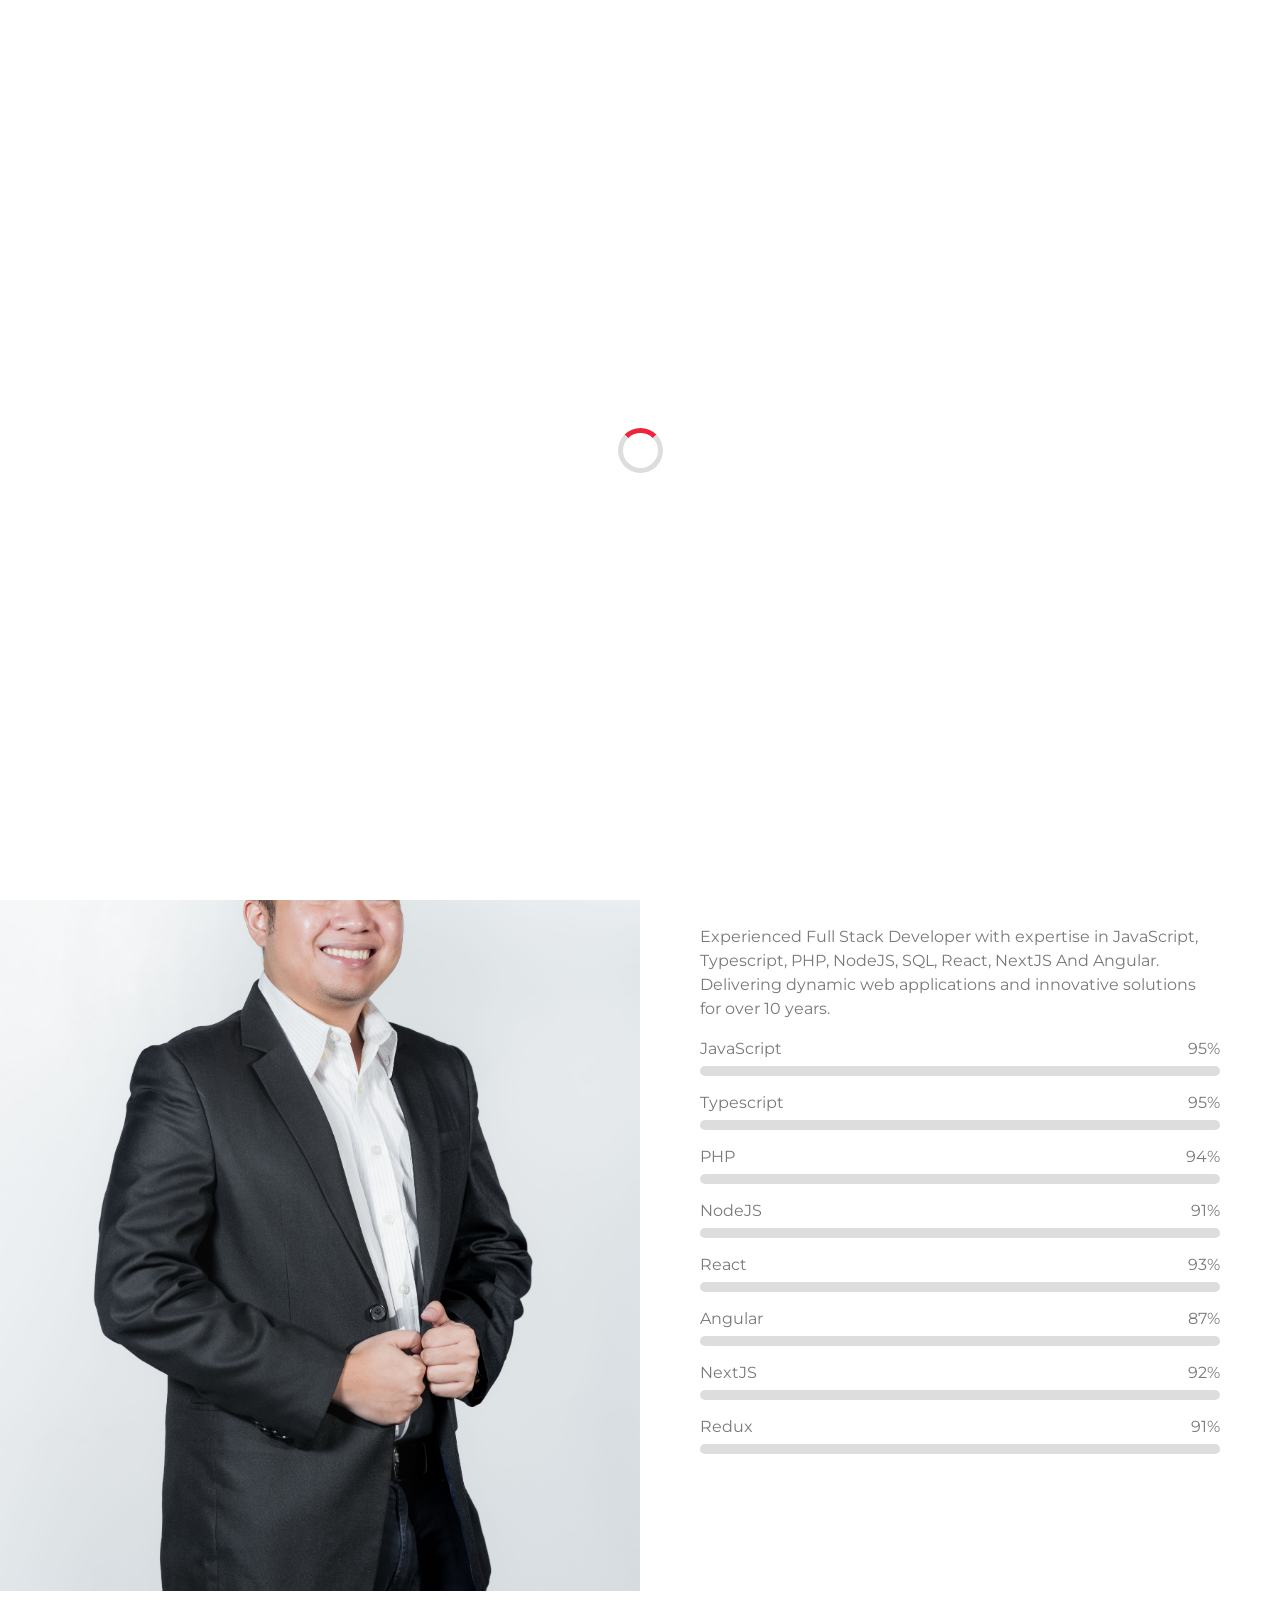
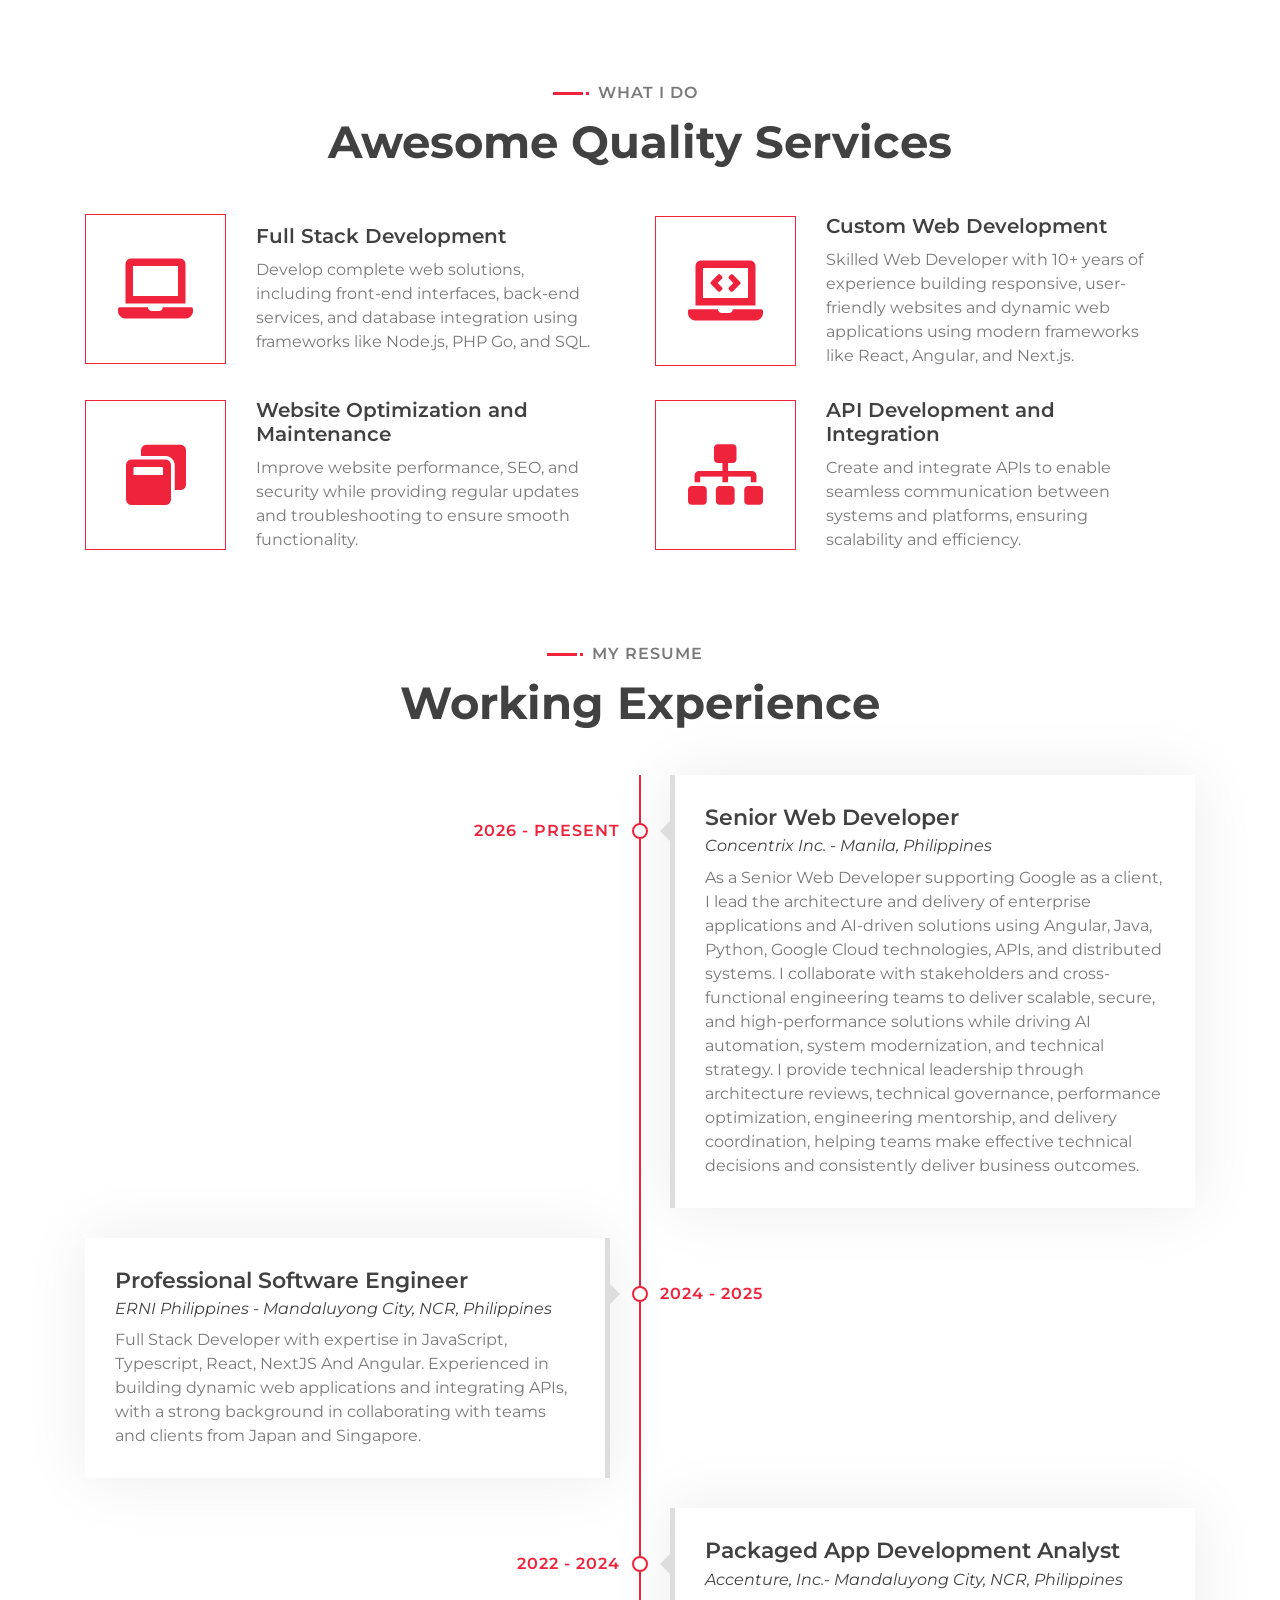
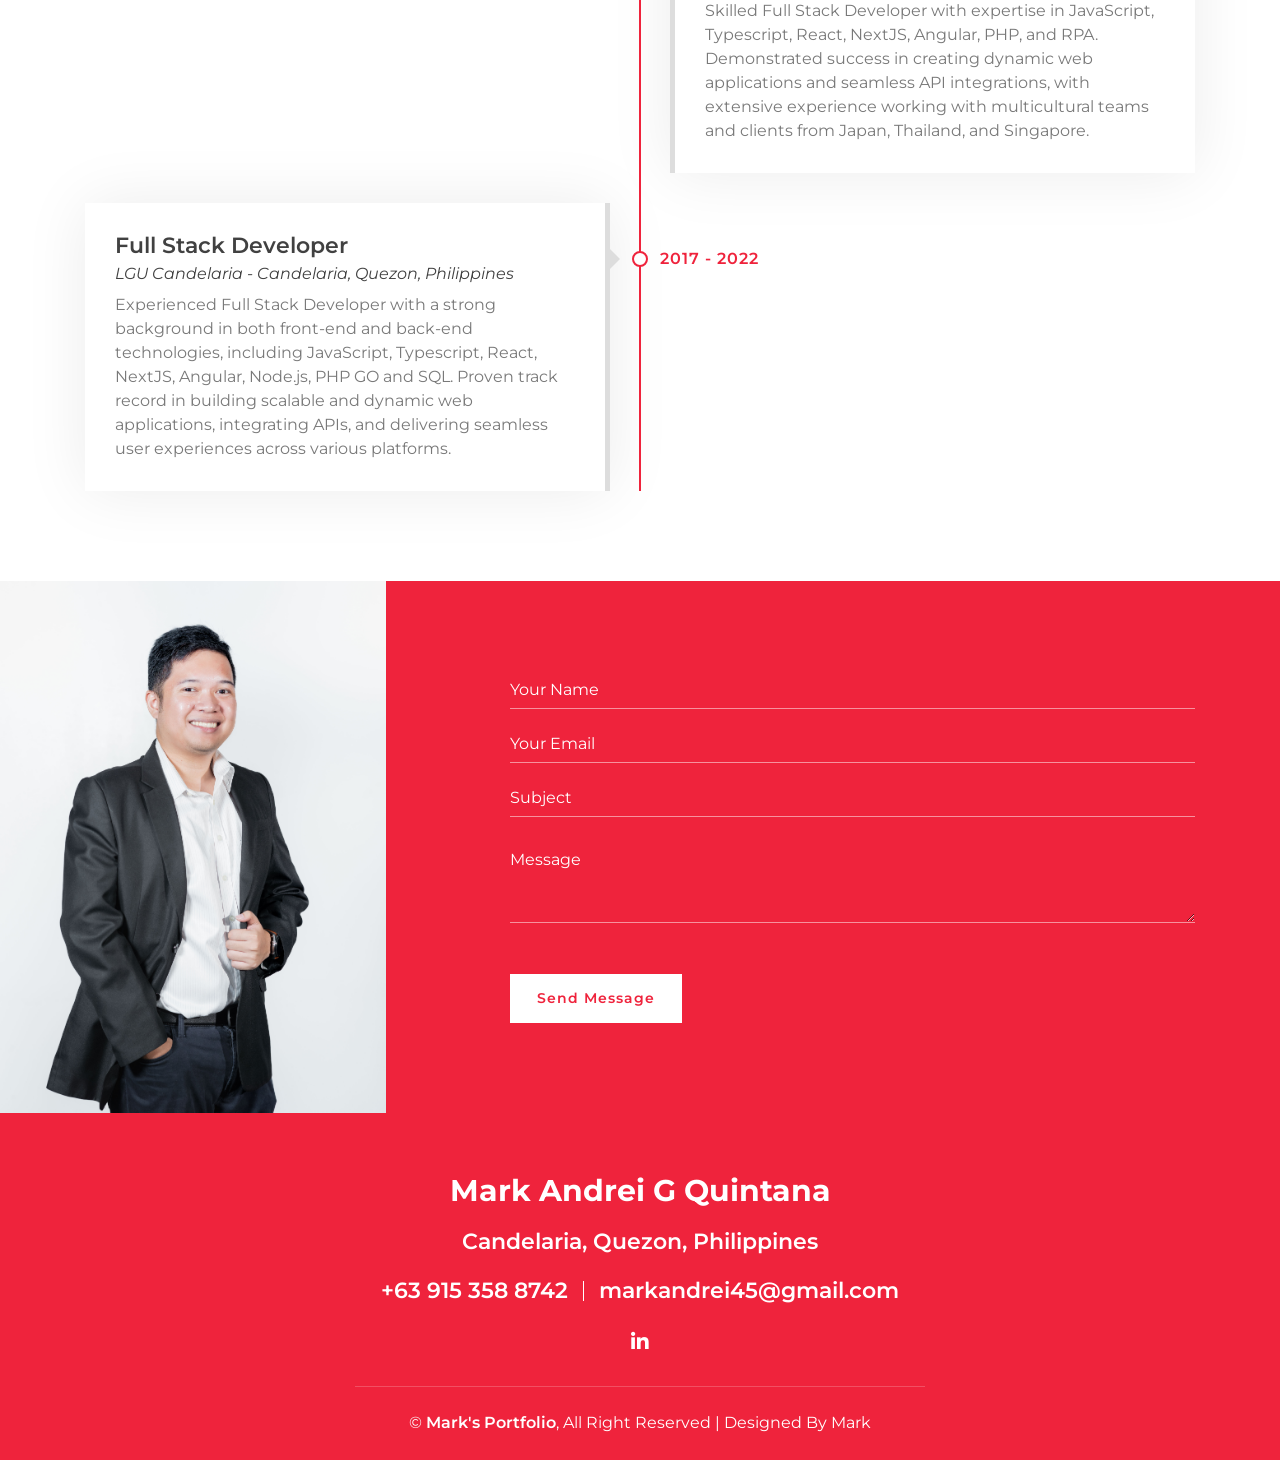
==== index.html @ 2618bac2 ""updated years of experience in the resume"" ====
<!doctype html>
<html lang="en">
  <head>
    <meta charset="utf-8" />
    <title>My Portfolio</title>
    <meta content="width=device-width, initial-scale=1.0" name="viewport" />
    <meta content="Free Website Template" name="keywords" />
    <meta content="Free Website Template" name="description" />

    <!-- Favicon -->
    <link href="img/favicon.ico" rel="icon" />

    <!-- Google Font -->
    <link
      href="https://fonts.googleapis.com/css2?family=Montserrat:wght@300;400;500;600;700&display=swap"
      rel="stylesheet"
    />

    <!-- CSS Libraries -->
    <link
      href="https://stackpath.bootstrapcdn.com/bootstrap/4.4.1/css/bootstrap.min.css"
      rel="stylesheet"
    />
    <link
      href="https://cdnjs.cloudflare.com/ajax/libs/font-awesome/5.10.0/css/all.min.css"
      rel="stylesheet"
    />
    <link href="lib/animate/animate.min.css" rel="stylesheet" />
    <link href="lib/owlcarousel/assets/owl.carousel.min.css" rel="stylesheet" />
    <link href="lib/lightbox/css/lightbox.min.css" rel="stylesheet" />

    <!-- Template Stylesheet -->
    <link href="css/style.css" rel="stylesheet" />
  </head>

  <body data-spy="scroll" data-target=".navbar" data-offset="51">
    <!-- Nav Bar Start -->
    <div class="navbar navbar-expand-lg bg-light navbar-light">
      <div class="container-fluid">
        <a href="index.html" class="navbar-brand">MAGQ</a>
        <button
          type="button"
          class="navbar-toggler"
          data-toggle="collapse"
          data-target="#navbarCollapse"
        >
          <span class="navbar-toggler-icon"></span>
        </button>

        <div
          class="collapse navbar-collapse justify-content-between"
          id="navbarCollapse"
        >
          <div class="navbar-nav ml-auto">
            <a href="#home" class="nav-item nav-link active">Home</a>
            <a href="#about" class="nav-item nav-link">About</a>
            <a href="#service" class="nav-item nav-link">Service</a>
            <a href="#experience" class="nav-item nav-link">Experience</a>
          </div>
        </div>
      </div>
    </div>
    <!-- Nav Bar End -->

    <!-- Hero Start -->
    <div class="hero" id="home">
      <div class="container-fluid">
        <div class="row align-items-center">
          <div class="col-sm-12 col-md-6">
            <div class="hero-content">
              <div class="hero-text">
                <p>I'm</p>
                <h1>Mark Andrei G Quintana</h1>
                <h2></h2>
                <div class="typed-text">
                  Full-Stack Developer, Front-End Developer, Back-End Developer
                </div>
              </div>
              <!-- <div class="hero-btn">
                <a class="btn" href="">Hire Me</a>
                <a class="btn" href="">Contact Me</a>
              </div> -->
            </div>
          </div>
          <div class="col-sm-12 col-md-6 d-none d-md-block">
            <div class="hero-image">
              <img src="img/profile_pic.png" alt="Hero Image" />
            </div>
          </div>
        </div>
      </div>
    </div>
    <!-- Hero End -->

    <!-- About Start -->
    <div class="about wow fadeInUp" data-wow-delay="0.1s" id="about">
      <div class="container-fluid">
        <div class="row align-items-center">
          <div class="col-lg-6">
            <div class="about-img">
              <img src="img/skills_pic.JPG" alt="Image" />
            </div>
          </div>
          <div class="col-lg-6">
            <div class="about-content">
              <div class="section-header text-left">
                <p>Learn About Me</p>
                <h2>10+ Years Experience</h2>
              </div>
              <div class="about-text">
                <p>
                  Experienced Full Stack Developer with expertise in JavaScript,
                  Typescript, PHP, NodeJS, SQL, React, NextJS And Angular.
                  Delivering dynamic web applications and innovative solutions
                  for over 10 years.
                </p>
              </div>
              <div class="skills">
                <div class="skill-name">
                  <p>JavaScript</p>
                  <p>95%</p>
                </div>
                <div class="progress">
                  <div
                    class="progress-bar"
                    role="progressbar"
                    aria-valuenow="95"
                    aria-valuemin="0"
                    aria-valuemax="100"
                  ></div>
                </div>
                <div class="skill-name">
                  <p>Typescript</p>
                  <p>95%</p>
                </div>
                <div class="progress">
                  <div
                    class="progress-bar"
                    role="progressbar"
                    aria-valuenow="95"
                    aria-valuemin="0"
                    aria-valuemax="100"
                  ></div>
                </div>
                <div class="skill-name">
                  <p>PHP</p>
                  <p>94%</p>
                </div>
                <div class="progress">
                  <div
                    class="progress-bar"
                    role="progressbar"
                    aria-valuenow="94"
                    aria-valuemin="0"
                    aria-valuemax="100"
                  ></div>
                </div>
                <div class="skill-name">
                  <p>NodeJS</p>
                  <p>91%</p>
                </div>
                <div class="progress">
                  <div
                    class="progress-bar"
                    role="progressbar"
                    aria-valuenow="91"
                    aria-valuemin="0"
                    aria-valuemax="100"
                  ></div>
                </div>
                <div class="skill-name">
                  <p>React</p>
                  <p>93%</p>
                </div>
                <div class="progress">
                  <div
                    class="progress-bar"
                    role="progressbar"
                    aria-valuenow="93"
                    aria-valuemin="0"
                    aria-valuemax="100"
                  ></div>
                </div>
                <div class="skill-name">
                  <p>Angular</p>
                  <p>87%</p>
                </div>
                <div class="progress">
                  <div
                    class="progress-bar"
                    role="progressbar"
                    aria-valuenow="87"
                    aria-valuemin="0"
                    aria-valuemax="100"
                  ></div>
                </div>
                <div class="skill-name">
                  <p>NextJS</p>
                  <p>92%</p>
                </div>
                <div class="progress">
                  <div
                    class="progress-bar"
                    role="progressbar"
                    aria-valuenow="92"
                    aria-valuemin="0"
                    aria-valuemax="100"
                  ></div>
                </div>
                <div class="skill-name">
                  <p>Redux</p>
                  <p>91%</p>
                </div>
                <div class="progress">
                  <div
                    class="progress-bar"
                    role="progressbar"
                    aria-valuenow="91"
                    aria-valuemin="0"
                    aria-valuemax="100"
                  ></div>
                </div>
              </div>
              <!-- <a class="btn" href="">Learn More</a> -->
            </div>
          </div>
        </div>
      </div>
    </div>
    <!-- About End -->

    <!-- Service Start -->
    <div class="service" id="service">
      <div class="container">
        <div
          class="section-header text-center wow zoomIn"
          data-wow-delay="0.1s"
        >
          <p>What I do</p>
          <h2>Awesome Quality Services</h2>
        </div>
        <div class="row">
          <div class="col-lg-6 wow fadeInUp" data-wow-delay="0.0s">
            <div class="service-item">
              <div class="service-icon">
                <i class="fa fa-laptop"></i>
              </div>
              <div class="service-text">
                <h3>Full Stack Development</h3>
                <p>
                  Develop complete web solutions, including front-end
                  interfaces, back-end services, and database integration using
                  frameworks like Node.js, PHP Go, and SQL.
                </p>
              </div>
            </div>
          </div>
          <div class="col-lg-6 wow fadeInUp" data-wow-delay="0.2s">
            <div class="service-item">
              <div class="service-icon">
                <i class="fa fa-laptop-code"></i>
              </div>
              <div class="service-text">
                <h3>Custom Web Development</h3>
                <p>
                  Skilled Web Developer with 10+ years of experience building
                  responsive, user-friendly websites and dynamic web
                  applications using modern frameworks like React, Angular, and
                  Next.js.
                </p>
              </div>
            </div>
          </div>
          <div class="col-lg-6 wow fadeInUp" data-wow-delay="0.4s">
            <div class="service-item">
              <div class="service-icon">
                <i class="fa fa-window-restore"></i>
              </div>
              <div class="service-text">
                <h3>Website Optimization and Maintenance</h3>
                <p>
                  Improve website performance, SEO, and security while providing
                  regular updates and troubleshooting to ensure smooth
                  functionality.
                </p>
              </div>
            </div>
          </div>
          <div class="col-lg-6 wow fadeInUp" data-wow-delay="0.6s">
            <div class="service-item">
              <div class="service-icon">
                <i class="fa fa-sitemap"></i>
              </div>
              <div class="service-text">
                <h3>API Development and Integration</h3>
                <p>
                  Create and integrate APIs to enable seamless communication
                  between systems and platforms, ensuring scalability and
                  efficiency.
                </p>
              </div>
            </div>
          </div>
        </div>
      </div>
    </div>
    <!-- Service End -->

    <!-- Experience Start -->
    <div class="experience" id="experience">
      <div class="container">
        <header
          class="section-header text-center wow zoomIn"
          data-wow-delay="0.1s"
        >
          <p>My Resume</p>
          <h2>Working Experience</h2>
        </header>
        <div class="timeline">
          <div
            class="timeline-item right wow slideInRight"
            data-wow-delay="0.1s"
          >
            <div class="timeline-text">
              <div class="timeline-date">2026 - Present</div>
              <h2>Senior Web Developer</h2>
              <h4>Concentrix Inc. - Manila, Philippines</h4>
              <p>
                As a Senior Web Developer supporting Google as a client, I lead
                the architecture and delivery of enterprise applications and
                AI-driven solutions using Angular, Java, Python, Google Cloud
                technologies, APIs, and distributed systems. I collaborate with
                stakeholders and cross-functional engineering teams to deliver
                scalable, secure, and high-performance solutions while driving
                AI automation, system modernization, and technical strategy. I
                provide technical leadership through architecture reviews,
                technical governance, performance optimization, engineering
                mentorship, and delivery coordination, helping teams make
                effective technical decisions and consistently deliver business
                outcomes.
              </p>
            </div>
          </div>
          <div class="timeline-item left wow slideInLeft" data-wow-delay="0.1s">
            <div class="timeline-text">
              <div class="timeline-date">2024 - 2025</div>
              <h2>Professional Software Engineer</h2>
              <h4>ERNI Philippines - Mandaluyong City, NCR, Philippines</h4>
              <p>
                Full Stack Developer with expertise in JavaScript, Typescript,
                React, NextJS And Angular. Experienced in building dynamic web
                applications and integrating APIs, with a strong background in
                collaborating with teams and clients from Japan and Singapore.
              </p>
            </div>
          </div>
          <div
            class="timeline-item right wow slideInRight"
            data-wow-delay="0.1s"
          >
            <div class="timeline-text">
              <div class="timeline-date">2022 - 2024</div>
              <h2>Packaged App Development Analyst</h2>
              <h4>Accenture, Inc.- Mandaluyong City, NCR, Philippines</h4>
              <p>
                Skilled Full Stack Developer with expertise in JavaScript,
                Typescript, React, NextJS, Angular, PHP, and RPA. Demonstrated
                success in creating dynamic web applications and seamless API
                integrations, with extensive experience working with
                multicultural teams and clients from Japan, Thailand, and
                Singapore.
              </p>
            </div>
          </div>
          <div class="timeline-item left wow slideInLeft" data-wow-delay="0.1s">
            <div class="timeline-text">
              <div class="timeline-date">2017 - 2022</div>
              <h2>Full Stack Developer</h2>
              <h4>LGU Candelaria - Candelaria, Quezon, Philippines</h4>
              <p>
                Experienced Full Stack Developer with a strong background in
                both front-end and back-end technologies, including JavaScript,
                Typescript, React, NextJS, Angular, Node.js, PHP GO and SQL.
                Proven track record in building scalable and dynamic web
                applications, integrating APIs, and delivering seamless user
                experiences across various platforms.
              </p>
            </div>
          </div>
        </div>
      </div>
    </div>
    <!-- Job Experience End -->

    <!-- Contact Start -->
    <div class="contact wow fadeInUp" data-wow-delay="0.1s" id="contact">
      <div class="container-fluid">
        <div class="container">
          <div class="row align-items-center">
            <div class="col-md-4"></div>
            <div class="col-md-8">
              <div class="contact-form">
                <div id="success"></div>
                <form
                  name="sentMessage"
                  id="contactForm"
                  novalidate="novalidate"
                >
                  <div class="control-group">
                    <input
                      type="text"
                      class="form-control"
                      id="name"
                      placeholder="Your Name"
                      required="required"
                      data-validation-required-message="Please enter your name"
                    />
                    <p class="help-block"></p>
                  </div>
                  <div class="control-group">
                    <input
                      type="email"
                      class="form-control"
                      id="email"
                      placeholder="Your Email"
                      required="required"
                      data-validation-required-message="Please enter your email"
                    />
                    <p class="help-block"></p>
                  </div>
                  <div class="control-group">
                    <input
                      type="text"
                      class="form-control"
                      id="subject"
                      placeholder="Subject"
                      required="required"
                      data-validation-required-message="Please enter a subject"
                    />
                    <p class="help-block"></p>
                  </div>
                  <div class="control-group">
                    <textarea
                      class="form-control"
                      id="message"
                      placeholder="Message"
                      required="required"
                      data-validation-required-message="Please enter your message"
                    ></textarea>
                    <p class="help-block"></p>
                  </div>
                  <div>
                    <button class="btn" type="submit" id="sendMessageButton">
                      Send Message
                    </button>
                  </div>
                </form>
              </div>
            </div>
          </div>
        </div>
      </div>
    </div>
    <!-- Contact End -->

    <!-- Footer Start -->
    <div class="footer wow fadeIn" data-wow-delay="0.3s">
      <div class="container-fluid">
        <div class="container">
          <div class="footer-info">
            <h2>Mark Andrei G Quintana</h2>
            <h3>Candelaria, Quezon, Philippines</h3>
            <div class="footer-menu">
              <p>+63 915 358 8742</p>
              <p>markandrei45@gmail.com</p>
            </div>
            <div class="footer-social">
              <!-- <a href=""><i class="fab fa-twitter"></i></a>
              <a href=""><i class="fab fa-facebook-f"></i></a>
              <a href=""><i class="fab fa-youtube"></i></a>
              <a href=""><i class="fab fa-instagram"></i></a> -->
              <a
                href="https://www.linkedin.com/in/mark-andrei-quintana-9247a7148"
                ><i class="fab fa-linkedin-in"></i
              ></a>
            </div>
          </div>
        </div>
        <div class="container copyright">
          <p>
            &copy; <a href="#">Mark's Portfolio</a>, All Right Reserved |
            Designed By Mark
          </p>
        </div>
      </div>
    </div>
    <!-- Footer End -->

    <!-- Back to top button -->
    <a href="#" class="btn back-to-top"><i class="fa fa-chevron-up"></i></a>

    <!-- Pre Loader -->
    <div id="loader" class="show">
      <div class="loader"></div>
    </div>

    <!-- JavaScript Libraries -->
    <script src="https://code.jquery.com/jquery-3.4.1.min.js"></script>
    <script src="https://stackpath.bootstrapcdn.com/bootstrap/4.4.1/js/bootstrap.bundle.min.js"></script>
    <script src="lib/easing/easing.min.js"></script>
    <script src="lib/wow/wow.min.js"></script>
    <script src="lib/waypoints/waypoints.min.js"></script>
    <script src="lib/typed/typed.min.js"></script>
    <script src="lib/owlcarousel/owl.carousel.min.js"></script>
    <script src="lib/isotope/isotope.pkgd.min.js"></script>
    <script src="lib/lightbox/js/lightbox.min.js"></script>

    <!-- Contact Javascript File -->
    <script src="mail/jqBootstrapValidation.min.js"></script>
    <script src="mail/contact.js"></script>

    <!-- Template Javascript -->
    <script src="js/main.js"></script>
  </body>
</html>
---- css/style.css ----
/*******************************/
/********* General CSS *********/
/*******************************/
body {
  color: #797979;
  background: #ffffff;
  font-family: "Montserrat", sans-serif;
}

h1,
h2,
h3,
h4,
h5,
h6 {
  color: #414141;
}

a {
  color: #313131;
  transition: 0.3s;
}

a:hover,
a:active,
a:focus {
  color: #ef233c;
  outline: none;
  text-decoration: none;
}

.btn:focus,
.form-control:focus {
  box-shadow: none;
}

.container-fluid {
  max-width: 1366px;
}

.btn {
  padding: 12px 25px;
  font-size: 14px;
  font-weight: 600;
  letter-spacing: 1px;
  color: #ffffff;
  background: #ef233c;
  border: 2px solid transparent;
  border-radius: 0;
  box-shadow: inset 0 0 0 50px #ef233c;
  transition: ease-out 0.3s;
  -webkit-transition: ease-out 0.3s;
  -moz-transition: ease-out 0.3s;
}

.btn:hover {
  color: #ef233c;
  background: transparent;
  box-shadow: inset 0 0 0 0 #ef233c;
  border-color: #ef233c;
}

#loader {
  position: fixed;
  top: 0;
  right: 0;
  bottom: 0;
  left: 0;
  display: flex;
  align-items: center;
  justify-content: center;
  background: #ffffff;
  opacity: 0;
  visibility: hidden;
  -webkit-transition: opacity 0.3s ease-out, visibility 0s linear 0.3s;
  -o-transition: opacity 0.3s ease-out, visibility 0s linear 0.3s;
  transition: opacity 0.3s ease-out, visibility 0s linear 0.3s;
  z-index: 999;
}

#loader.show {
  -webkit-transition: opacity 0.6s ease-out, visibility 0s linear 0s;
  -o-transition: opacity 0.6s ease-out, visibility 0s linear 0s;
  transition: opacity 0.6s ease-out, visibility 0s linear 0s;
  visibility: visible;
  opacity: 1;
}

#loader .loader {
  position: relative;
  width: 45px;
  height: 45px;
  border: 5px solid #dddddd;
  border-top: 5px solid #ef233c;
  border-radius: 50%;
  -webkit-animation: spin 2s linear infinite;
  animation: spin 2s linear infinite;
}

@-webkit-keyframes spin {
  0% {
    -webkit-transform: rotate(0deg);
  }
  100% {
    -webkit-transform: rotate(360deg);
  }
}

@keyframes spin {
  0% {
    transform: rotate(0deg);
  }
  100% {
    transform: rotate(360deg);
  }
}

.back-to-top {
  position: fixed;
  display: none;
  width: 44px;
  height: 44px;
  padding: 8px 0;
  text-align: center;
  line-height: 1;
  font-size: 22px;
  right: 15px;
  bottom: 15px;
  z-index: 9;
}

.back-to-top i {
  color: #ffffff;
}

.back-to-top:hover i {
  color: #414141;
}

/**********************************/
/*********** Nav Bar CSS **********/
/**********************************/
.navbar {
  position: relative;
  transition: 0.5s;
  z-index: 999;
}

.navbar.nav-sticky {
  position: fixed;
  top: 0;
  width: 100%;
  box-shadow: 0 2px 5px rgba(0, 0, 0, 0.3);
}

.navbar .navbar-brand {
  margin: 0;
  font-size: 45px;
  line-height: 0px;
  font-weight: 700;
  letter-spacing: 2px;
  transition: 0.5s;
}

.navbar .navbar-brand img {
  max-width: 100%;
  max-height: 40px;
}

.navbar .dropdown-menu {
  margin-top: 0;
  border: 0;
  border-radius: 0;
  background: #f8f9fa;
}

@media (min-width: 992px) {
  .navbar {
    position: absolute;
    width: 100%;
    padding: 30px 60px;
    background: transparent !important;
    border-bottom: 1px dashed rgba(256, 256, 256, 0.2);
    z-index: 9;
  }

  .navbar.nav-sticky {
    padding: 10px 60px;
    background: #ffffff !important;
  }

  .navbar .navbar-brand {
    color: #ffffff;
  }

  .navbar.nav-sticky .navbar-brand {
    color: #ef233c;
  }

  .navbar-light .navbar-nav .nav-link,
  .navbar-light .navbar-nav .nav-link:focus {
    padding: 10px 10px 8px 10px;
    color: #ffffff;
    font-size: 15px;
    font-weight: 500;
  }

  .navbar-light.nav-sticky .navbar-nav .nav-link,
  .navbar-light.nav-sticky .navbar-nav .nav-link:focus {
    color: #414141;
  }

  .navbar-light .navbar-nav .nav-link:hover,
  .navbar-light .navbar-nav .nav-link.active {
    color: #111111;
  }

  .navbar-light.nav-sticky .navbar-nav .nav-link:hover,
  .navbar-light.nav-sticky .navbar-nav .nav-link.active {
    color: #ef233c;
  }
}

@media (max-width: 991.98px) {
  .navbar {
    padding: 15px;
    background: #ffffff !important;
  }

  .navbar .navbar-brand {
    color: #ef233c;
  }

  .navbar .navbar-nav {
    margin-top: 15px;
  }

  .navbar a.nav-link {
    padding: 5px;
  }

  .navbar .dropdown-menu {
    box-shadow: none;
  }
}

/*******************************/
/********** Hero CSS ***********/
/*******************************/
.hero {
  position: relative;
  width: 100%;
  margin-bottom: 45px;
  padding: 120px 0 0 0;
  overflow: hidden;
  background: linear-gradient(rgba(239, 35, 60, 0.95), rgba(239, 35, 60, 0.95)),
    url(../img/hero-bg.jpg);
  background-position: center;
  background-repeat: no-repeat;
  background-size: cover;
}

.hero .container-fluid {
  padding: 0;
}

.hero .hero-image {
  position: relative;
  text-align: right;
  padding-right: 75px;
}

.hero .hero-image img {
  max-width: 80%;
  max-height: 80%;
}

.hero .hero-content {
  position: relative;
  padding-left: 75px;
  display: flex;
  align-items: flex-start;
  justify-content: center;
  flex-direction: column;
}

.hero .hero-text p {
  color: #ffffff;
  font-size: 25px;
  font-weight: 600;
  margin-bottom: 15px;
}

.hero .hero-text h1 {
  color: #ffffff;
  font-size: 60px;
  font-weight: 700;
  letter-spacing: 3px;
  margin-bottom: 15px;
}

.hero .hero-text h2 {
  display: inline-block;
  margin: 0;
  height: 35px;
  color: #ffffff;
  font-size: 35px;
  font-weight: 600;
}

.hero .hero-text .typed-text {
  display: none;
}

.hero .hero-text .typed-cursor {
  font-size: 35px;
  font-weight: 300;
  color: #ffffff;
}

.hero .hero-btn .btn {
  margin-top: 35px;
  color: #ef233c;
  background: #ffffff;
  box-shadow: inset 0 0 0 50px #ffffff;
}

.hero .hero-btn .btn:hover {
  color: #ffffff;
  background: transparent;
  box-shadow: inset 0 0 0 0 #ffffff;
  border-color: #ffffff;
}

.hero .hero-btn .btn:first-child {
  margin-right: 10px;
}

@media (max-width: 991.98px) {
  .hero {
    padding-top: 60px;
  }

  .hero .hero-content {
    padding: 0 15px;
  }

  .hero .hero-text p {
    font-size: 20px;
  }

  .hero .hero-text h1 {
    font-size: 45px;
  }

  .hero .hero-text h2 {
    font-size: 25px;
    height: 25px;
  }

  .hero .hero-btn .btn {
    padding: 12px 30px;
    letter-spacing: 1px;
  }
}

@media (max-width: 767.98px) {
  .hero {
    padding-top: 60px;
    padding-bottom: 60px;
  }

  .hero,
  .hero .hero-text,
  .hero .hero-btn {
    width: 100%;
    text-align: center;
  }

  .hero .hero-text p {
    font-size: 18px;
  }

  .hero .hero-text h1 {
    font-size: 35px;
  }

  .hero .hero-text h2 {
    font-size: 22px;
    height: 22px;
  }

  .hero .hero-btn .btn {
    padding: 10px 15px;
    letter-spacing: 1px;
  }
}

@media (max-width: 575.98px) {
  .hero .hero-text p {
    font-size: 16px;
  }

  .hero .hero-text h1 {
    font-size: 30px;
  }

  .hero .hero-text h2 {
    font-size: 18px;
    height: 18px;
  }

  .hero .hero-btn .btn {
    padding: 8px 10px;
    letter-spacing: 0;
  }
}

/*******************************/
/******* Section Header ********/
/*******************************/
.section-header {
  position: relative;
  margin-bottom: 45px;
}

.section-header p {
  display: inline-block;
  margin: 0 30px;
  margin-bottom: 10px;
  padding-left: 15px;
  position: relative;
  font-size: 16px;
  font-weight: 600;
  letter-spacing: 1px;
  text-transform: uppercase;
  background: #ffffff;
}

.section-header p::before {
  position: absolute;
  content: "";
  height: 3px;
  top: 11px;
  right: 0;
  left: -30px;
  background: #ef233c;
  z-index: -1;
}

.section-header p::after {
  position: absolute;
  content: "";
  width: 3px;
  height: 3px;
  top: 11px;
  left: 3px;
  background: #ef233c;
  z-index: 1;
}

.section-header h2 {
  margin: 0;
  position: relative;
  font-size: 45px;
  font-weight: 700;
}

@media (max-width: 767.98px) {
  .section-header h2 {
    font-size: 30px;
  }
}

/*******************************/
/********** About CSS **********/
/*******************************/
.about {
  position: relative;
  width: 100%;
  margin: -45px 0 45px 0;
}

.about .col-lg-6 {
  padding: 0;
}

.about .section-header {
  margin-bottom: 30px;
}

.about .about-img {
  position: relative;
  height: 100%;
}

.about .about-img img {
  position: relative;
  width: 100%;
  height: 100%;
  object-fit: cover;
}

.about .about-content {
  padding: 0 60px;
}

.about .about-text p {
  font-size: 16px;
}

.about .skills {
  margin-bottom: 30px;
}

.about .skill-name {
  margin-top: 15px;
}

.about .skill-name p {
  display: inline-block;
  margin-bottom: 5px;
  font-size: 16px;
  font-weight: 400;
}

.about .skill-name p:last-child {
  float: right;
}

.about .progress {
  height: 10px;
  border-radius: 10px;
  background: #dddddd;
}

.about .progress .progress-bar {
  width: 0px;
  background: #ef233c;
  border-radius: 10px;
  transition: 2s;
}

.about .about-text a.btn {
  margin-top: 15px;
}

@media (max-width: 991.98px) {
  .about .about-content {
    padding: 45px 15px 0 15px;
  }
}

/*******************************/
/******* Experience CSS ********/
/*******************************/
.experience {
  position: relative;
  padding: 45px 0 15px 0;
}

.experience .timeline {
  position: relative;
  width: 100%;
}

.experience .timeline::after {
  content: "";
  position: absolute;
  width: 2px;
  background: #ef233c;
  top: 0;
  bottom: 0;
  left: 50%;
  margin-left: -1px;
}

.experience .timeline .timeline-item {
  position: relative;
  background: inherit;
  width: 50%;
  margin-bottom: 30px;
}

.experience .timeline .timeline-item.left {
  left: 0;
  padding-right: 30px;
}

.experience .timeline .timeline-item.right {
  left: 50%;
  padding-left: 30px;
}

.experience .timeline .timeline-item::after {
  content: "";
  position: absolute;
  width: 16px;
  height: 16px;
  top: 48px;
  right: -8px;
  background: #ffffff;
  border: 2px solid #ef233c;
  border-radius: 16px;
  z-index: 1;
}

.experience .timeline .timeline-item.right::after {
  left: -8px;
}

.experience .timeline .timeline-item::before {
  content: "";
  position: absolute;
  width: 0;
  height: 0;
  top: 46px;
  right: 10px;
  z-index: 1;
  border: 10px solid;
  border-color: transparent transparent transparent #dddddd;
}

.experience .timeline .timeline-item.right::before {
  left: 10px;
  border-color: transparent #dddddd transparent transparent;
}

.experience .timeline .timeline-date {
  position: absolute;
  width: 100%;
  top: 44px;
  font-size: 16px;
  font-weight: 600;
  color: #ef233c;
  text-transform: uppercase;
  letter-spacing: 1px;
  z-index: 1;
}

.experience .timeline .timeline-item.left .timeline-date {
  text-align: left;
  left: calc(100% + 55px);
}

.experience .timeline .timeline-item.right .timeline-date {
  text-align: right;
  right: calc(100% + 55px);
}

.experience .timeline .timeline-text {
  padding: 30px;
  background: #ffffff;
  position: relative;
  border-right: 5px solid #dddddd;
  box-shadow: 0 0 60px rgba(0, 0, 0, 0.08);
}

.experience .timeline .timeline-item.right .timeline-text {
  border-right: none;
  border-left: 5px solid #dddddd;
}

.experience .timeline .timeline-text h2 {
  margin: 0 0 5px 0;
  font-size: 22px;
  font-weight: 600;
}

.experience .timeline .timeline-text h4 {
  margin: 0 0 10px 0;
  font-size: 16px;
  font-style: italic;
  font-weight: 400;
}

.experience .timeline .timeline-text p {
  margin: 0;
  font-size: 16px;
}

@media (max-width: 767.98px) {
  .experience .timeline::after {
    left: 8px;
  }

  .experience .timeline .timeline-item {
    width: 100%;
    padding-left: 38px;
  }

  .experience .timeline .timeline-item.left {
    padding-right: 0;
  }

  .experience .timeline .timeline-item.right {
    left: 0%;
    padding-left: 38px;
  }

  .experience .timeline .timeline-item.left::after,
  .experience .timeline .timeline-item.right::after {
    left: 0;
  }

  .experience .timeline .timeline-item.left::before,
  .experience .timeline .timeline-item.right::before {
    left: 18px;
    border-color: transparent #dddddd transparent transparent;
  }

  .experience .timeline .timeline-item.left .timeline-date,
  .experience .timeline .timeline-item.right .timeline-date {
    position: relative;
    top: 0;
    right: auto;
    left: 0;
    text-align: left;
    margin-bottom: 10px;
  }

  .experience .timeline .timeline-item.left .timeline-text,
  .experience .timeline .timeline-item.right .timeline-text {
    border-right: none;
    border-left: 5px solid #dddddd;
  }
}

/*******************************/
/********* Service CSS *********/
/*******************************/
.service {
  position: relative;
  width: 100%;
  padding: 45px 0 15px 0;
}

.service .service-item {
  position: relative;
  margin-bottom: 30px;
  display: flex;
  align-items: center;
  box-shadow: inset 0 0 0 0 transparent;
  transition: ease-out 0.5s;
}

.service .service-item:hover {
  box-shadow: inset 800px 0 0 0 #ef233c;
}

.service .service-icon {
  position: relative;
  width: 150px;
  min-height: 150px;
  display: flex;
  align-items: center;
  justify-content: center;
  border: 1px solid #ef233c;
  background: #ffffff;
}

.service .service-icon i {
  position: relative;
  font-size: 60px;
  color: #ef233c;
  transition: 0.3s;
}

.service .service-item:hover i {
  font-size: 75px;
}

.service .service-text {
  position: relative;
  width: calc(100% - 120px);
  padding: 0 30px;
}

.service .service-text h3 {
  margin-bottom: 10px;
  font-size: 20px;
  font-weight: 600;
  transition: 1s;
}

.service .service-text p {
  margin: 0;
  font-size: 16px;
  transition: 1s;
}

.service .service-item:hover .service-text h3,
.service .service-item:hover .service-text p {
  color: #ffffff;
}

@media (max-width: 575.98px) {
  .service .service-text h3 {
    font-size: 16px;
    margin-bottom: 5px;
  }

  .service .service-text p {
    font-size: 14px;
  }
}

/*******************************/
/******** Portfolio CSS ********/
/*******************************/
.portfolio {
  position: relative;
  padding: 45px 0 15px 0;
}

.portfolio #portfolio-filter {
  padding: 0;
  margin: -15px 0 25px 0;
  list-style: none;
  font-size: 0;
  text-align: center;
}

.portfolio #portfolio-filter li {
  cursor: pointer;
  display: inline-block;
  margin: 5px;
  padding: 6px 12px;
  font-size: 14px;
  font-weight: 600;
  color: #ffffff;
  background: #ef233c;
  border: 2px solid transparent;
  border-radius: 0;
  box-shadow: inset 0 0 0 50px #ef233c;
  transition: ease-out 0.3s;
  -webkit-transition: ease-out 0.3s;
  -moz-transition: ease-out 0.3s;
}

.portfolio #portfolio-filter li:hover,
.portfolio #portfolio-filter li.filter-active {
  color: #ef233c;
  background: transparent;
  box-shadow: inset 0 0 0 0 #ef233c;
  border-color: #ef233c;
}

.portfolio .portfolio-item {
  position: relative;
}

.portfolio .portfolio-wrap {
  position: relative;
  width: 100%;
}

.portfolio .portfolio-img {
  position: relative;
  overflow: hidden;
}

.portfolio .portfolio-img img {
  position: relative;
  width: 100%;
  height: 100%;
  object-fit: cover;
  transform: scale(1.1);
  transition: 0.5s;
}

.portfolio .portfolio-item:hover img {
  margin-left: 15px;
}

.portfolio .portfolio-text {
  position: relative;
  height: 60px;
  width: calc(100% - 30px);
  margin: -30px 15px 30px 15px;
  display: flex;
  align-items: center;
  background: #ffffff;
  box-shadow: 0 0 15px rgba(0, 0, 0, 0.12);
}

.portfolio .portfolio-text h3 {
  width: calc(100% - 70px);
  font-size: 18px;
  font-weight: 600;
  margin: 0 0 0 15px;
  white-space: nowrap;
  overflow: hidden;
}

.portfolio .portfolio-text a.btn {
  width: 50px;
  height: 50px;
  padding: 0 0 2px 1px;
  display: flex;
  align-items: center;
  justify-content: center;
  font-size: 45px;
  font-weight: 100;
}

.portfolio .portfolio-item:hover a.btn {
  color: #ef233c;
  background: transparent;
  box-shadow: inset 0 0 0 0 #ef233c;
  border-color: #ef233c;
}

/*******************************/
/********* Banner CSS **********/
/*******************************/
.banner {
  position: relative;
  width: 100%;
  margin: 45px 0;
  padding: 90px 0;
  background: #ef233c;
}

.banner .container {
  max-width: 750px;
  text-align: center;
}

.banner .section-header {
  margin-bottom: 20px;
}

.banner .section-header p {
  color: #414141;
  background: transparent;
}

.banner .section-header p::after {
  display: none;
}

.banner .section-header h2 {
  color: #ffffff;
}

.banner .section-header h2 span {
  color: #414141;
  font-size: 50px;
}

.banner .banner-text p {
  font-size: 18px;
  color: #ffffff;
}

.banner .banner-text .btn {
  margin-top: 15px;
  color: #ef233c;
  background: #ffffff;
  box-shadow: inset 0 0 0 50px #ffffff;
}

.banner .banner-text .btn:hover {
  color: #ffffff;
  background: transparent;
  box-shadow: inset 0 0 0 0 #ffffff;
  border-color: #ffffff;
}

/*******************************/
/********* Pricing CSS *********/
/*******************************/
.price {
  position: relative;
  width: 100%;
  padding: 45px 0 15px 0;
}

.price .row {
  padding: 0 15px;
}

.price .col-md-4 {
  padding: 0;
}

.price .price-item {
  position: relative;
  margin-bottom: 30px;
  background: #ffffff;
}

.price .featured-item {
  box-shadow: 0 0 30px rgba(0, 0, 0, 0.2);
  z-index: 1;
}

.price .price-header,
.price .price-body,
.price .price-footer {
  position: relative;
  text-align: center;
}

.price .price-header {
  padding: 45px 0 30px 0;
  color: #414141;
}

.price .price-item.featured-item .price-header {
  color: #ef233c;
}

.price .price-title h2 {
  font-size: 25px;
  font-weight: 400;
  text-transform: uppercase;
}

.price .price-prices h2 {
  font-size: 45px;
  font-weight: 700;
  margin-left: 10px;
}

.price .price-prices h2 small {
  position: absolute;
  font-size: 18px;
  font-weight: 400;
  margin-top: 9px;
  margin-left: -12px;
}

.price .price-prices h2 span {
  margin-left: 1px;
  font-size: 18px;
  font-weight: 400;
}

.price .price-item.featured-item h2 {
  color: #ef233c;
}

.price .price-body {
  padding: 0 0 20px 0;
}

.price .price-description ul {
  margin: 0;
  padding: 0;
  list-style: none;
}

.price .price-description ul li {
  padding: 0 0 20px 0;
}

.price .price-item .price-action {
  padding-bottom: 45px;
}

.price .price-item .price-action .btn {
  color: #ffffff;
  background: #414141;
  box-shadow: inset 0 0 0 50px #414141;
}

.price .price-item .price-action .btn:hover {
  color: #414141;
  background: transparent;
  box-shadow: inset 0 0 0 0 #414141;
  border-color: #414141;
}

.price .price-item.featured-item .price-action .btn {
  color: #ffffff;
  background: #ef233c;
  box-shadow: inset 0 0 0 50px #ef233c;
}

.price .price-item.featured-item .price-action .btn:hover {
  color: #ef233c;
  background: transparent;
  box-shadow: inset 0 0 0 0 #ef233c;
  border-color: #ef233c;
}

/*******************************/
/*********** Team CSS **********/
/*******************************/
.team {
  position: relative;
  width: 100%;
  padding: 45px 0 15px 0;
}

.team .team-item {
  position: relative;
  background: #ffffff;
  margin-bottom: 30px;
  display: flex;
  align-items: center;
  justify-content: flex-start;
  box-shadow: inset 0 0 0 0 transparent;
  transition: ease-out 0.5s;
}

.team .team-img {
  position: relative;
  width: 50%;
  overflow: hidden;
}

.team .team-img img {
  position: relative;
  width: 100%;
  transition: 0.5s;
}

.team .team-text {
  position: relative;
  width: 50%;
  padding: 0 30px;
}

.team .team-text h2 {
  color: #ef233c;
  font-size: 18px;
  font-weight: 600;
  margin-bottom: 5px;
  transition: 1s;
}

.team .team-text h4 {
  font-size: 14px;
  font-weight: 600;
  margin-bottom: 15px;
  transition: 1s;
}

.team .team-text p {
  margin-bottom: 20px;
  transition: 1s;
}

.team .team-social {
  position: relative;
  display: flex;
  align-items: center;
  justify-content: flex-start;
}

.team .team-social a.btn {
  width: 35px;
  height: 35px;
  padding: 0;
  display: flex;
  align-items: center;
  justify-content: center;
  font-size: 14px;
  font-weight: normal;
  margin-right: 5px;
}

.team .team-item:hover {
  box-shadow: inset 800px 0 0 0 #ef233c;
}

.team .team-item:hover .team-img img {
  transform: scale(1.2);
}

.team .team-item:hover .team-text h2,
.team .team-item:hover .team-text h4,
.team .team-item:hover .team-text p {
  color: #ffffff;
}

.team .team-item:hover .team-social a.btn {
  background: #ffffff;
}

.team .team-item:hover .team-social a.btn:hover {
  border-color: #ffffff;
}

@media (max-width: 575.98px) {
  .team .team-text {
    padding: 0 15px;
  }

  .team .team-text h2 {
    font-size: 16px;
    margin-bottom: 0;
  }

  .team .team-text h4 {
    margin-bottom: 5px;
  }

  .team .team-text p {
    font-size: 14px;
    line-height: 18px;
    margin-bottom: 10px;
  }
}

/*******************************/
/******* Testimonial CSS *******/
/*******************************/
.testimonial {
  position: relative;
  margin: 45px 0;
  padding: 90px 0;
  background: #ef233c;
}

.testimonial .container {
  max-width: 900px;
}

.testimonial .testimonial-icon {
  margin-bottom: 45px;
  text-align: center;
}

.testimonial .testimonial-icon i {
  font-size: 60px;
  color: rgba(256, 256, 256, 0.5);
}

.testimonial .testimonial-item {
  position: relative;
  margin: 0 15px;
  text-align: center;
}

.testimonial .testimonial-img {
  position: relative;
  margin-bottom: 15px;
  z-index: 1;
}

.testimonial .testimonial-item img {
  margin: 0 auto;
  width: 120px;
  padding: 10px;
  border: 5px dotted #ffffff;
  border-radius: 100px;
}

.testimonial .testimonial-text {
  position: relative;
  margin-top: -70px;
  padding: 65px 35px 30px 35px;
  text-align: center;
  background: #ffffff;
  border-radius: 500px;
}

.testimonial .testimonial-item p {
  font-size: 18px;
  font-style: italic;
}

.testimonial .testimonial-text h3 {
  color: #ef233c;
  font-size: 18px;
  font-weight: 600;
  margin-bottom: 10px;
}

.testimonial .testimonial-text h4 {
  color: #666666;
  font-size: 14px;
  margin-bottom: 0;
}

.testimonial .owl-dots {
  margin-top: 15px;
  text-align: center;
}

.testimonial .owl-dot {
  display: inline-block;
  margin: 0 5px;
  width: 12px;
  height: 12px;
  border-radius: 50%;
  background: rgba(256, 256, 256, 0.5);
}

.testimonial .owl-dot.active {
  background: #ffffff;
}

/*******************************/
/********* Contact CSS *********/
/*******************************/
.contact {
  position: relative;
  width: 100%;
  /* margin: 45px 0; */
  margin: 45px 0 0 0;
  background: #ef233c;
}

.contact .container-fluid {
  background: url(../img/contact_pic.JPG) left center no-repeat;
  background-size: contain;
}

.contact .contact-form {
  position: relative;
  padding: 90px 0 90px 45px;
  background: #ef233c;
}

.contact .contact-form input {
  color: #ffffff;
  padding: 15px 0;
  background: none;
  border-radius: 0;
  border: none;
  border-bottom: 1px solid rgba(256, 256, 256, 0.5);
}

.contact .contact-form textarea {
  color: #ffffff;
  height: 90px;
  padding: 15px 0;
  background: none;
  border-radius: 0;
  border: none;
  border-bottom: 1px solid rgba(256, 256, 256, 0.5);
}

.contact .contact-form .form-control::placeholder {
  color: #ffffff;
  opacity: 1;
}

.contact .contact-form .form-control:-ms-input-placeholder,
.contact .contact-form .form-control::-ms-input-placeholder {
  color: #ffffff;
}

.contact .contact-form .btn {
  margin-top: 35px;
  color: #ef233c;
  background: #ffffff;
  box-shadow: inset 0 0 0 50px #ffffff;
}

.contact .contact-form .btn:hover {
  color: #ffffff;
  background: transparent;
  box-shadow: inset 0 0 0 0 #ffffff;
  border-color: #ffffff;
}

.contact .help-block ul {
  margin: 0;
  padding: 0;
  list-style-type: none;
  font-size: 14px;
  font-style: italic;
  color: #ffffff;
}

@media (max-width: 767.98px) {
  .contact .container-fluid {
    background: none;
  }

  .contact .contact-form {
    padding: 90px 0;
  }
}

/*******************************/
/*********** Blog CSS **********/
/*******************************/
.blog {
  position: relative;
  width: 100%;
  padding: 45px 0 15px 0;
}

.blog .blog-item {
  position: relative;
  margin-bottom: 30px;
}

.blog .blog-img {
  position: relative;
  width: 100%;
  overflow: hidden;
}

.blog .blog-img img {
  width: 100%;
  transition: 0.5s;
}

.blog .blog-item:hover img {
  transform: scale(1.1);
}

.blog .blog-text {
  position: relative;
  padding: 30px;
  border-right: 1px solid rgba(0, 0, 0, 0.07);
  border-bottom: 1px solid rgba(0, 0, 0, 0.07);
  border-left: 1px solid rgba(0, 0, 0, 0.07);
}

.blog .blog-text h2 {
  font-size: 25px;
  font-weight: 600;
}

.blog .blog-text p {
  margin-bottom: 10px;
}

.blog .blog-item a.btn {
  margin-top: 10px;
  padding: 8px 15px;
}

.blog .blog-item a.btn i {
  margin-left: 5px;
}

.blog .blog-meta {
  position: relative;
  display: flex;
  margin-bottom: 15px;
}

.blog .blog-meta p {
  margin: 0 10px 0 0;
  font-size: 13px;
}

.blog .blog-meta i {
  color: #414141;
  margin-right: 5px;
}

.blog .blog-meta p:last-child {
  margin: 0;
}

/*******************************/
/********* Footer CSS **********/
/*******************************/
.footer {
  position: relative;
  /* margin-top: 45px; */
  background: #ef233c;
}

.footer .container-fluid {
  padding: 60px 0 0 0;
}

.footer .footer-info {
  position: relative;
  width: 100%;
  text-align: center;
}

.footer .footer-info h2 {
  margin-bottom: 20px;
  font-size: 30px;
  font-weight: 700;
  color: #ffffff;
}

.footer .footer-info h3 {
  margin-bottom: 25px;
  font-size: 22px;
  font-weight: 600;
  color: #ffffff;
}

.footer .footer-menu {
  width: 100%;
  display: flex;
  justify-content: center;
}

.footer .footer-menu p {
  color: #ffffff;
  font-size: 22px;
  font-weight: 600;
  line-height: 20px;
  padding: 0 15px;
  border-right: 1px solid #ffffff;
}

.footer .footer-menu p:last-child {
  border: none;
}

.footer .footer-social {
  position: relative;
  margin-top: 15px;
}

.footer .footer-social a {
  display: inline-block;
}

.footer .footer-social a i {
  margin-right: 15px;
  font-size: 20px;
  color: #ffffff;
  transition: 0.3s;
}

.footer .footer-social a:last-child i {
  margin: 0;
}

.footer .footer-social a:hover i {
  color: #414141;
}

.footer .copyright {
  position: relative;
  text-align: center;
  margin-top: 30px;
  padding-top: 25px;
  padding-bottom: 25px;
}

.footer .copyright::before {
  position: absolute;
  content: "";
  width: 50%;
  height: 1px;
  top: 0;
  left: 25%;
  background: rgba(256, 256, 256, 0.2);
}

.footer .copyright p {
  margin: 0;
  color: #ffffff;
}

.footer .copyright .col-md-6:last-child p {
  text-align: right;
}

.footer .copyright p a {
  color: #ffffff;
  font-weight: 600;
}

.footer .copyright p a:hover {
  color: #414141;
}

@media (max-width: 575.98px) {
  .footer .footer-info h2 {
    margin-bottom: 20px;
    font-size: 20px;
    font-weight: 600;
  }

  .footer .footer-info h3 {
    margin-bottom: 20px;
    font-size: 16px;
  }

  .footer .footer-menu p {
    font-size: 16px;
    line-height: 16px;
    padding: 0 5px;
  }
}
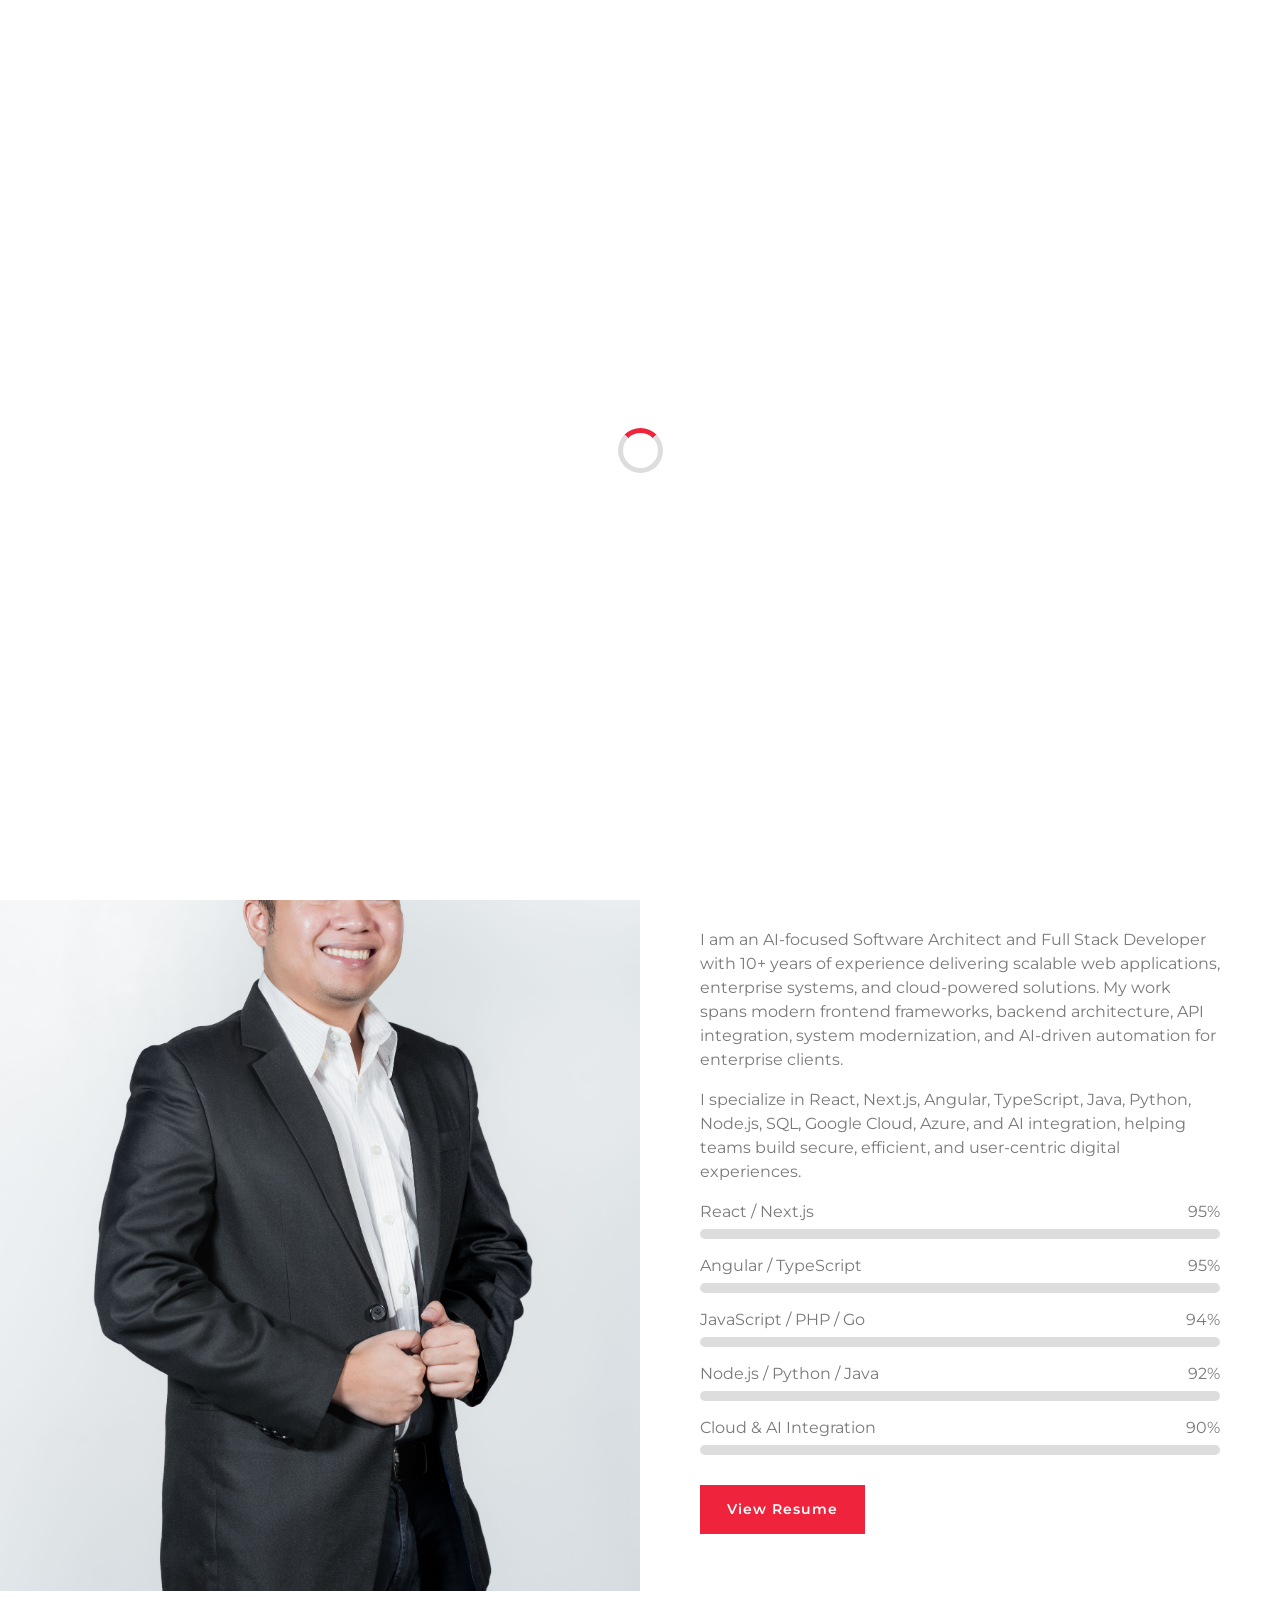
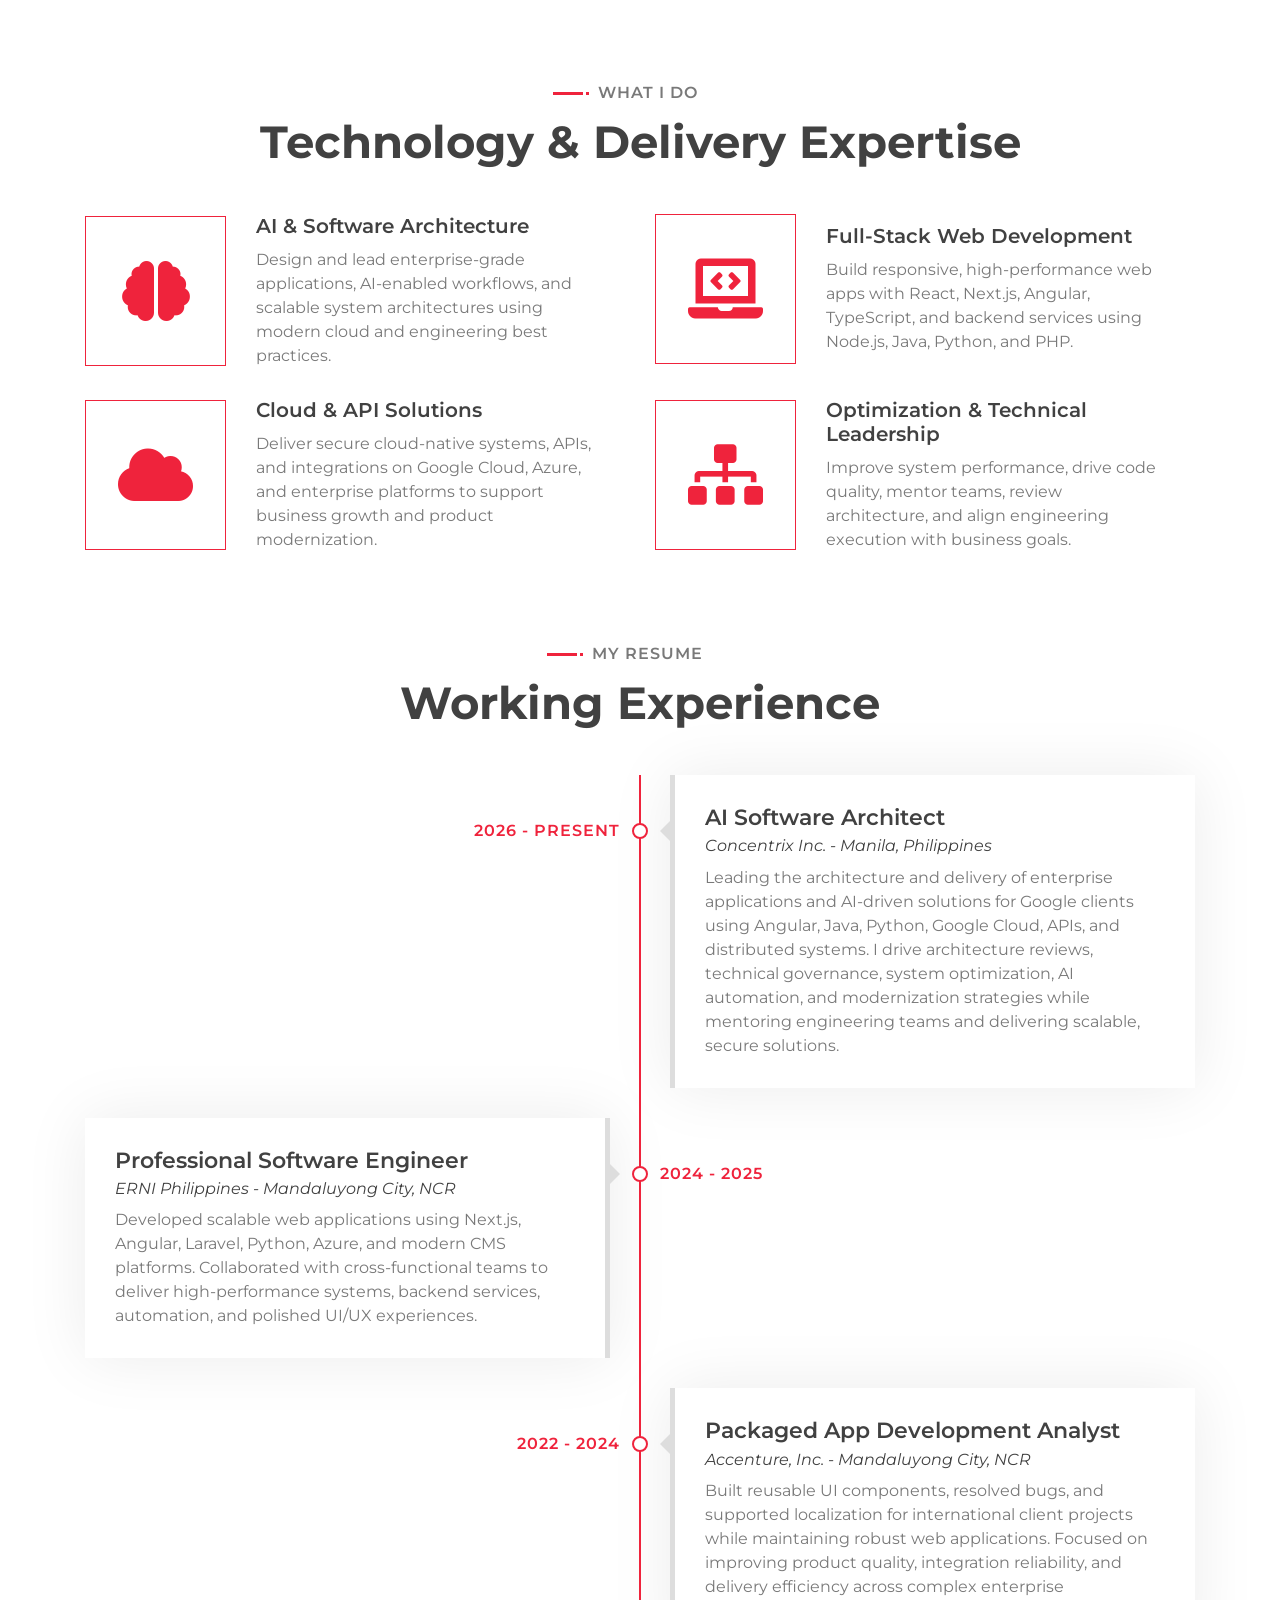
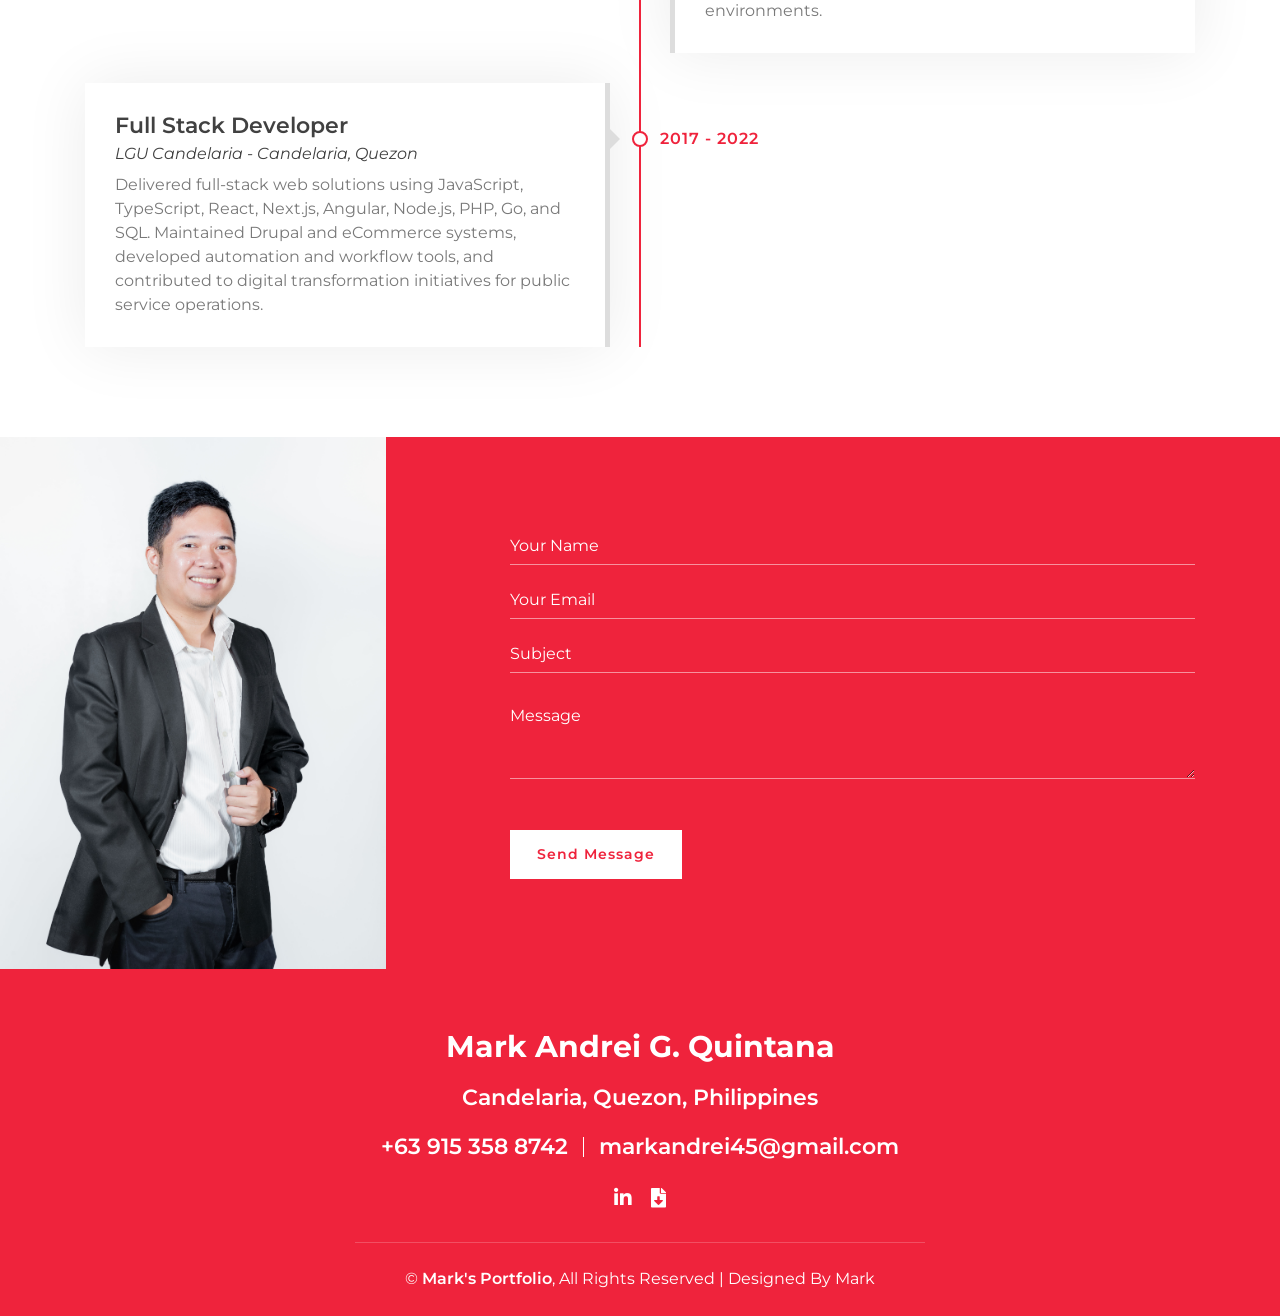
==== commit 4477c604: "Update portfolio content to match current resume and improve contact script handling." ====
--- a/index.html
+++ b/index.html
@@ -2,21 +2,24 @@
 <html lang="en">
   <head>
     <meta charset="utf-8" />
-    <title>My Portfolio</title>
+    <title>Mark Andrei G. Quintana | AI Software Architect & Full Stack Developer</title>
     <meta content="width=device-width, initial-scale=1.0" name="viewport" />
-    <meta content="Free Website Template" name="keywords" />
-    <meta content="Free Website Template" name="description" />
-
-    <!-- Favicon -->
+    <meta
+      content="Mark Andrei G. Quintana, AI Software Architect, Full Stack Developer, React, Next.js, Angular, Java, Python, Google Cloud"
+      name="keywords"
+    />
+    <meta
+      content="Portfolio of Mark Andrei G. Quintana, an AI-focused software architect and full-stack developer specializing in modern web, cloud, and AI-driven solutions."
+      name="description"
+    />
+
     <link href="img/favicon.ico" rel="icon" />
 
-    <!-- Google Font -->
     <link
       href="https://fonts.googleapis.com/css2?family=Montserrat:wght@300;400;500;600;700&display=swap"
       rel="stylesheet"
     />
 
-    <!-- CSS Libraries -->
     <link
       href="https://stackpath.bootstrapcdn.com/bootstrap/4.4.1/css/bootstrap.min.css"
       rel="stylesheet"
@@ -29,15 +32,13 @@
     <link href="lib/owlcarousel/assets/owl.carousel.min.css" rel="stylesheet" />
     <link href="lib/lightbox/css/lightbox.min.css" rel="stylesheet" />
 
-    <!-- Template Stylesheet -->
     <link href="css/style.css" rel="stylesheet" />
   </head>
 
   <body data-spy="scroll" data-target=".navbar" data-offset="51">
-    <!-- Nav Bar Start -->
     <div class="navbar navbar-expand-lg bg-light navbar-light">
       <div class="container-fluid">
-        <a href="index.html" class="navbar-brand">MAGQ</a>
+        <a href="#home" class="navbar-brand">MAGQ</a>
         <button
           type="button"
           class="navbar-toggler"
@@ -54,15 +55,13 @@
           <div class="navbar-nav ml-auto">
             <a href="#home" class="nav-item nav-link active">Home</a>
             <a href="#about" class="nav-item nav-link">About</a>
-            <a href="#service" class="nav-item nav-link">Service</a>
             <a href="#experience" class="nav-item nav-link">Experience</a>
-          </div>
-        </div>
-      </div>
-    </div>
-    <!-- Nav Bar End -->
-
-    <!-- Hero Start -->
+            <a href="#contact" class="nav-item nav-link">Contact</a>
+          </div>
+        </div>
+      </div>
+    </div>
+
     <div class="hero" id="home">
       <div class="container-fluid">
         <div class="row align-items-center">
@@ -70,54 +69,66 @@
             <div class="hero-content">
               <div class="hero-text">
                 <p>I'm</p>
-                <h1>Mark Andrei G Quintana</h1>
+                <h1>Mark Andrei G. Quintana</h1>
                 <h2></h2>
                 <div class="typed-text">
-                  Full-Stack Developer, Front-End Developer, Back-End Developer
-                </div>
-              </div>
-              <!-- <div class="hero-btn">
-                <a class="btn" href="">Hire Me</a>
-                <a class="btn" href="">Contact Me</a>
-              </div> -->
+                  AI Software Architect, Full-Stack Developer, Technical Leader, Cloud & AI Solutions Engineer
+                </div>
+              </div>
+              <div class="hero-btn">
+                <a
+                  class="btn"
+                  href="Mark_Andrei_G_Quinata_CV.pdf"
+                  target="_blank"
+                  rel="noopener noreferrer"
+                  >Download CV</a
+                >
+                <a class="btn" href="#contact">Contact Me</a>
+              </div>
             </div>
           </div>
           <div class="col-sm-12 col-md-6 d-none d-md-block">
             <div class="hero-image">
-              <img src="img/profile_pic.png" alt="Hero Image" />
-            </div>
-          </div>
-        </div>
-      </div>
-    </div>
-    <!-- Hero End -->
-
-    <!-- About Start -->
+              <img src="img/profile_pic.png" alt="Mark Andrei G. Quintana" />
+            </div>
+          </div>
+        </div>
+      </div>
+    </div>
+
     <div class="about wow fadeInUp" data-wow-delay="0.1s" id="about">
       <div class="container-fluid">
         <div class="row align-items-center">
           <div class="col-lg-6">
             <div class="about-img">
-              <img src="img/skills_pic.JPG" alt="Image" />
+              <img src="img/skills_pic.JPG" alt="Profile" />
             </div>
           </div>
           <div class="col-lg-6">
             <div class="about-content">
               <div class="section-header text-left">
                 <p>Learn About Me</p>
-                <h2>10+ Years Experience</h2>
+                <h2>10+ Years of Building Digital Products</h2>
               </div>
               <div class="about-text">
                 <p>
-                  Experienced Full Stack Developer with expertise in JavaScript,
-                  Typescript, PHP, NodeJS, SQL, React, NextJS And Angular.
-                  Delivering dynamic web applications and innovative solutions
-                  for over 10 years.
+                  I am an AI-focused Software Architect and Full Stack Developer
+                  with 10+ years of experience delivering scalable web
+                  applications, enterprise systems, and cloud-powered solutions.
+                  My work spans modern frontend frameworks, backend architecture,
+                  API integration, system modernization, and AI-driven automation
+                  for enterprise clients.
+                </p>
+                <p>
+                  I specialize in React, Next.js, Angular, TypeScript, Java,
+                  Python, Node.js, SQL, Google Cloud, Azure, and AI integration,
+                  helping teams build secure, efficient, and user-centric digital
+                  experiences.
                 </p>
               </div>
               <div class="skills">
                 <div class="skill-name">
-                  <p>JavaScript</p>
+                  <p>React / Next.js</p>
                   <p>95%</p>
                 </div>
                 <div class="progress">
@@ -129,8 +140,9 @@
                     aria-valuemax="100"
                   ></div>
                 </div>
+
                 <div class="skill-name">
-                  <p>Typescript</p>
+                  <p>Angular / TypeScript</p>
                   <p>95%</p>
                 </div>
                 <div class="progress">
@@ -142,8 +154,9 @@
                     aria-valuemax="100"
                   ></div>
                 </div>
+
                 <div class="skill-name">
-                  <p>PHP</p>
+                  <p>JavaScript / PHP / Go</p>
                   <p>94%</p>
                 </div>
                 <div class="progress">
@@ -155,47 +168,9 @@
                     aria-valuemax="100"
                   ></div>
                 </div>
+
                 <div class="skill-name">
-                  <p>NodeJS</p>
-                  <p>91%</p>
-                </div>
-                <div class="progress">
-                  <div
-                    class="progress-bar"
-                    role="progressbar"
-                    aria-valuenow="91"
-                    aria-valuemin="0"
-                    aria-valuemax="100"
-                  ></div>
-                </div>
-                <div class="skill-name">
-                  <p>React</p>
-                  <p>93%</p>
-                </div>
-                <div class="progress">
-                  <div
-                    class="progress-bar"
-                    role="progressbar"
-                    aria-valuenow="93"
-                    aria-valuemin="0"
-                    aria-valuemax="100"
-                  ></div>
-                </div>
-                <div class="skill-name">
-                  <p>Angular</p>
-                  <p>87%</p>
-                </div>
-                <div class="progress">
-                  <div
-                    class="progress-bar"
-                    role="progressbar"
-                    aria-valuenow="87"
-                    aria-valuemin="0"
-                    aria-valuemax="100"
-                  ></div>
-                </div>
-                <div class="skill-name">
-                  <p>NextJS</p>
+                  <p>Node.js / Python / Java</p>
                   <p>92%</p>
                 </div>
                 <div class="progress">
@@ -207,29 +182,28 @@
                     aria-valuemax="100"
                   ></div>
                 </div>
+
                 <div class="skill-name">
-                  <p>Redux</p>
-                  <p>91%</p>
+                  <p>Cloud & AI Integration</p>
+                  <p>90%</p>
                 </div>
                 <div class="progress">
                   <div
                     class="progress-bar"
                     role="progressbar"
-                    aria-valuenow="91"
+                    aria-valuenow="90"
                     aria-valuemin="0"
                     aria-valuemax="100"
                   ></div>
                 </div>
               </div>
-              <!-- <a class="btn" href="">Learn More</a> -->
-            </div>
-          </div>
-        </div>
-      </div>
-    </div>
-    <!-- About End -->
-
-    <!-- Service Start -->
+              <a class="btn" href="Mark_Andrei_G_Quinata_CV.pdf" target="_blank" rel="noopener noreferrer">View Resume</a>
+            </div>
+          </div>
+        </div>
+      </div>
+    </div>
+
     <div class="service" id="service">
       <div class="container">
         <div
@@ -237,20 +211,20 @@
           data-wow-delay="0.1s"
         >
           <p>What I do</p>
-          <h2>Awesome Quality Services</h2>
+          <h2>Technology & Delivery Expertise</h2>
         </div>
         <div class="row">
           <div class="col-lg-6 wow fadeInUp" data-wow-delay="0.0s">
             <div class="service-item">
               <div class="service-icon">
-                <i class="fa fa-laptop"></i>
+                <i class="fa fa-brain"></i>
               </div>
               <div class="service-text">
-                <h3>Full Stack Development</h3>
-                <p>
-                  Develop complete web solutions, including front-end
-                  interfaces, back-end services, and database integration using
-                  frameworks like Node.js, PHP Go, and SQL.
+                <h3>AI & Software Architecture</h3>
+                <p>
+                  Design and lead enterprise-grade applications, AI-enabled
+                  workflows, and scalable system architectures using modern
+                  cloud and engineering best practices.
                 </p>
               </div>
             </div>
@@ -261,12 +235,11 @@
                 <i class="fa fa-laptop-code"></i>
               </div>
               <div class="service-text">
-                <h3>Custom Web Development</h3>
-                <p>
-                  Skilled Web Developer with 10+ years of experience building
-                  responsive, user-friendly websites and dynamic web
-                  applications using modern frameworks like React, Angular, and
-                  Next.js.
+                <h3>Full-Stack Web Development</h3>
+                <p>
+                  Build responsive, high-performance web apps with React, Next.js,
+                  Angular, TypeScript, and backend services using Node.js, Java,
+                  Python, and PHP.
                 </p>
               </div>
             </div>
@@ -274,14 +247,14 @@
           <div class="col-lg-6 wow fadeInUp" data-wow-delay="0.4s">
             <div class="service-item">
               <div class="service-icon">
-                <i class="fa fa-window-restore"></i>
+                <i class="fa fa-cloud"></i>
               </div>
               <div class="service-text">
-                <h3>Website Optimization and Maintenance</h3>
-                <p>
-                  Improve website performance, SEO, and security while providing
-                  regular updates and troubleshooting to ensure smooth
-                  functionality.
+                <h3>Cloud & API Solutions</h3>
+                <p>
+                  Deliver secure cloud-native systems, APIs, and integrations on
+                  Google Cloud, Azure, and enterprise platforms to support
+                  business growth and product modernization.
                 </p>
               </div>
             </div>
@@ -292,21 +265,19 @@
                 <i class="fa fa-sitemap"></i>
               </div>
               <div class="service-text">
-                <h3>API Development and Integration</h3>
-                <p>
-                  Create and integrate APIs to enable seamless communication
-                  between systems and platforms, ensuring scalability and
-                  efficiency.
-                </p>
-              </div>
-            </div>
-          </div>
-        </div>
-      </div>
-    </div>
-    <!-- Service End -->
-
-    <!-- Experience Start -->
+                <h3>Optimization & Technical Leadership</h3>
+                <p>
+                  Improve system performance, drive code quality, mentor teams,
+                  review architecture, and align engineering execution with
+                  business goals.
+                </p>
+              </div>
+            </div>
+          </div>
+        </div>
+      </div>
+    </div>
+
     <div class="experience" id="experience">
       <div class="container">
         <header
@@ -323,37 +294,33 @@
           >
             <div class="timeline-text">
               <div class="timeline-date">2026 - Present</div>
-              <h2>Senior Web Developer</h2>
+              <h2>AI Software Architect</h2>
               <h4>Concentrix Inc. - Manila, Philippines</h4>
               <p>
-                As a Senior Web Developer supporting Google as a client, I lead
-                the architecture and delivery of enterprise applications and
-                AI-driven solutions using Angular, Java, Python, Google Cloud
-                technologies, APIs, and distributed systems. I collaborate with
-                stakeholders and cross-functional engineering teams to deliver
-                scalable, secure, and high-performance solutions while driving
-                AI automation, system modernization, and technical strategy. I
-                provide technical leadership through architecture reviews,
-                technical governance, performance optimization, engineering
-                mentorship, and delivery coordination, helping teams make
-                effective technical decisions and consistently deliver business
-                outcomes.
+                Leading the architecture and delivery of enterprise applications
+                and AI-driven solutions for Google clients using Angular, Java,
+                Python, Google Cloud, APIs, and distributed systems. I drive
+                architecture reviews, technical governance, system optimization,
+                AI automation, and modernization strategies while mentoring
+                engineering teams and delivering scalable, secure solutions.
               </p>
             </div>
           </div>
+
           <div class="timeline-item left wow slideInLeft" data-wow-delay="0.1s">
             <div class="timeline-text">
               <div class="timeline-date">2024 - 2025</div>
               <h2>Professional Software Engineer</h2>
-              <h4>ERNI Philippines - Mandaluyong City, NCR, Philippines</h4>
+              <h4>ERNI Philippines - Mandaluyong City, NCR</h4>
               <p>
-                Full Stack Developer with expertise in JavaScript, Typescript,
-                React, NextJS And Angular. Experienced in building dynamic web
-                applications and integrating APIs, with a strong background in
-                collaborating with teams and clients from Japan and Singapore.
+                Developed scalable web applications using Next.js, Angular,
+                Laravel, Python, Azure, and modern CMS platforms. Collaborated
+                with cross-functional teams to deliver high-performance systems,
+                backend services, automation, and polished UI/UX experiences.
               </p>
             </div>
           </div>
+
           <div
             class="timeline-item right wow slideInRight"
             data-wow-delay="0.1s"
@@ -361,38 +328,35 @@
             <div class="timeline-text">
               <div class="timeline-date">2022 - 2024</div>
               <h2>Packaged App Development Analyst</h2>
-              <h4>Accenture, Inc.- Mandaluyong City, NCR, Philippines</h4>
+              <h4>Accenture, Inc. - Mandaluyong City, NCR</h4>
               <p>
-                Skilled Full Stack Developer with expertise in JavaScript,
-                Typescript, React, NextJS, Angular, PHP, and RPA. Demonstrated
-                success in creating dynamic web applications and seamless API
-                integrations, with extensive experience working with
-                multicultural teams and clients from Japan, Thailand, and
-                Singapore.
+                Built reusable UI components, resolved bugs, and supported
+                localization for international client projects while maintaining
+                robust web applications. Focused on improving product quality,
+                integration reliability, and delivery efficiency across complex
+                enterprise environments.
               </p>
             </div>
           </div>
+
           <div class="timeline-item left wow slideInLeft" data-wow-delay="0.1s">
             <div class="timeline-text">
               <div class="timeline-date">2017 - 2022</div>
               <h2>Full Stack Developer</h2>
-              <h4>LGU Candelaria - Candelaria, Quezon, Philippines</h4>
+              <h4>LGU Candelaria - Candelaria, Quezon</h4>
               <p>
-                Experienced Full Stack Developer with a strong background in
-                both front-end and back-end technologies, including JavaScript,
-                Typescript, React, NextJS, Angular, Node.js, PHP GO and SQL.
-                Proven track record in building scalable and dynamic web
-                applications, integrating APIs, and delivering seamless user
-                experiences across various platforms.
+                Delivered full-stack web solutions using JavaScript, TypeScript,
+                React, Next.js, Angular, Node.js, PHP, Go, and SQL. Maintained
+                Drupal and eCommerce systems, developed automation and workflow
+                tools, and contributed to digital transformation initiatives for
+                public service operations.
               </p>
             </div>
           </div>
         </div>
       </div>
     </div>
-    <!-- Job Experience End -->
-
-    <!-- Contact Start -->
+
     <div class="contact wow fadeInUp" data-wow-delay="0.1s" id="contact">
       <div class="container-fluid">
         <div class="container">
@@ -461,50 +425,50 @@
         </div>
       </div>
     </div>
-    <!-- Contact End -->
-
-    <!-- Footer Start -->
+
     <div class="footer wow fadeIn" data-wow-delay="0.3s">
       <div class="container-fluid">
         <div class="container">
           <div class="footer-info">
-            <h2>Mark Andrei G Quintana</h2>
+            <h2>Mark Andrei G. Quintana</h2>
             <h3>Candelaria, Quezon, Philippines</h3>
             <div class="footer-menu">
               <p>+63 915 358 8742</p>
               <p>markandrei45@gmail.com</p>
             </div>
             <div class="footer-social">
-              <!-- <a href=""><i class="fab fa-twitter"></i></a>
-              <a href=""><i class="fab fa-facebook-f"></i></a>
-              <a href=""><i class="fab fa-youtube"></i></a>
-              <a href=""><i class="fab fa-instagram"></i></a> -->
               <a
                 href="https://www.linkedin.com/in/mark-andrei-quintana-9247a7148"
+                target="_blank"
+                rel="noopener noreferrer"
+                aria-label="LinkedIn"
                 ><i class="fab fa-linkedin-in"></i
               ></a>
+              <a
+                href="Mark_Andrei_G_Quinata_CV.pdf"
+                target="_blank"
+                rel="noopener noreferrer"
+                aria-label="Download Resume"
+                ><i class="fas fa-file-download"></i
+              ></a>
             </div>
           </div>
         </div>
         <div class="container copyright">
           <p>
-            &copy; <a href="#">Mark's Portfolio</a>, All Right Reserved |
+            &copy; <a href="#home">Mark's Portfolio</a>, All Rights Reserved |
             Designed By Mark
           </p>
         </div>
       </div>
     </div>
-    <!-- Footer End -->
-
-    <!-- Back to top button -->
+
     <a href="#" class="btn back-to-top"><i class="fa fa-chevron-up"></i></a>
 
-    <!-- Pre Loader -->
     <div id="loader" class="show">
       <div class="loader"></div>
     </div>
 
-    <!-- JavaScript Libraries -->
     <script src="https://code.jquery.com/jquery-3.4.1.min.js"></script>
     <script src="https://stackpath.bootstrapcdn.com/bootstrap/4.4.1/js/bootstrap.bundle.min.js"></script>
     <script src="lib/easing/easing.min.js"></script>
@@ -515,11 +479,9 @@
     <script src="lib/isotope/isotope.pkgd.min.js"></script>
     <script src="lib/lightbox/js/lightbox.min.js"></script>
 
-    <!-- Contact Javascript File -->
     <script src="mail/jqBootstrapValidation.min.js"></script>
     <script src="mail/contact.js"></script>
 
-    <!-- Template Javascript -->
     <script src="js/main.js"></script>
   </body>
 </html>
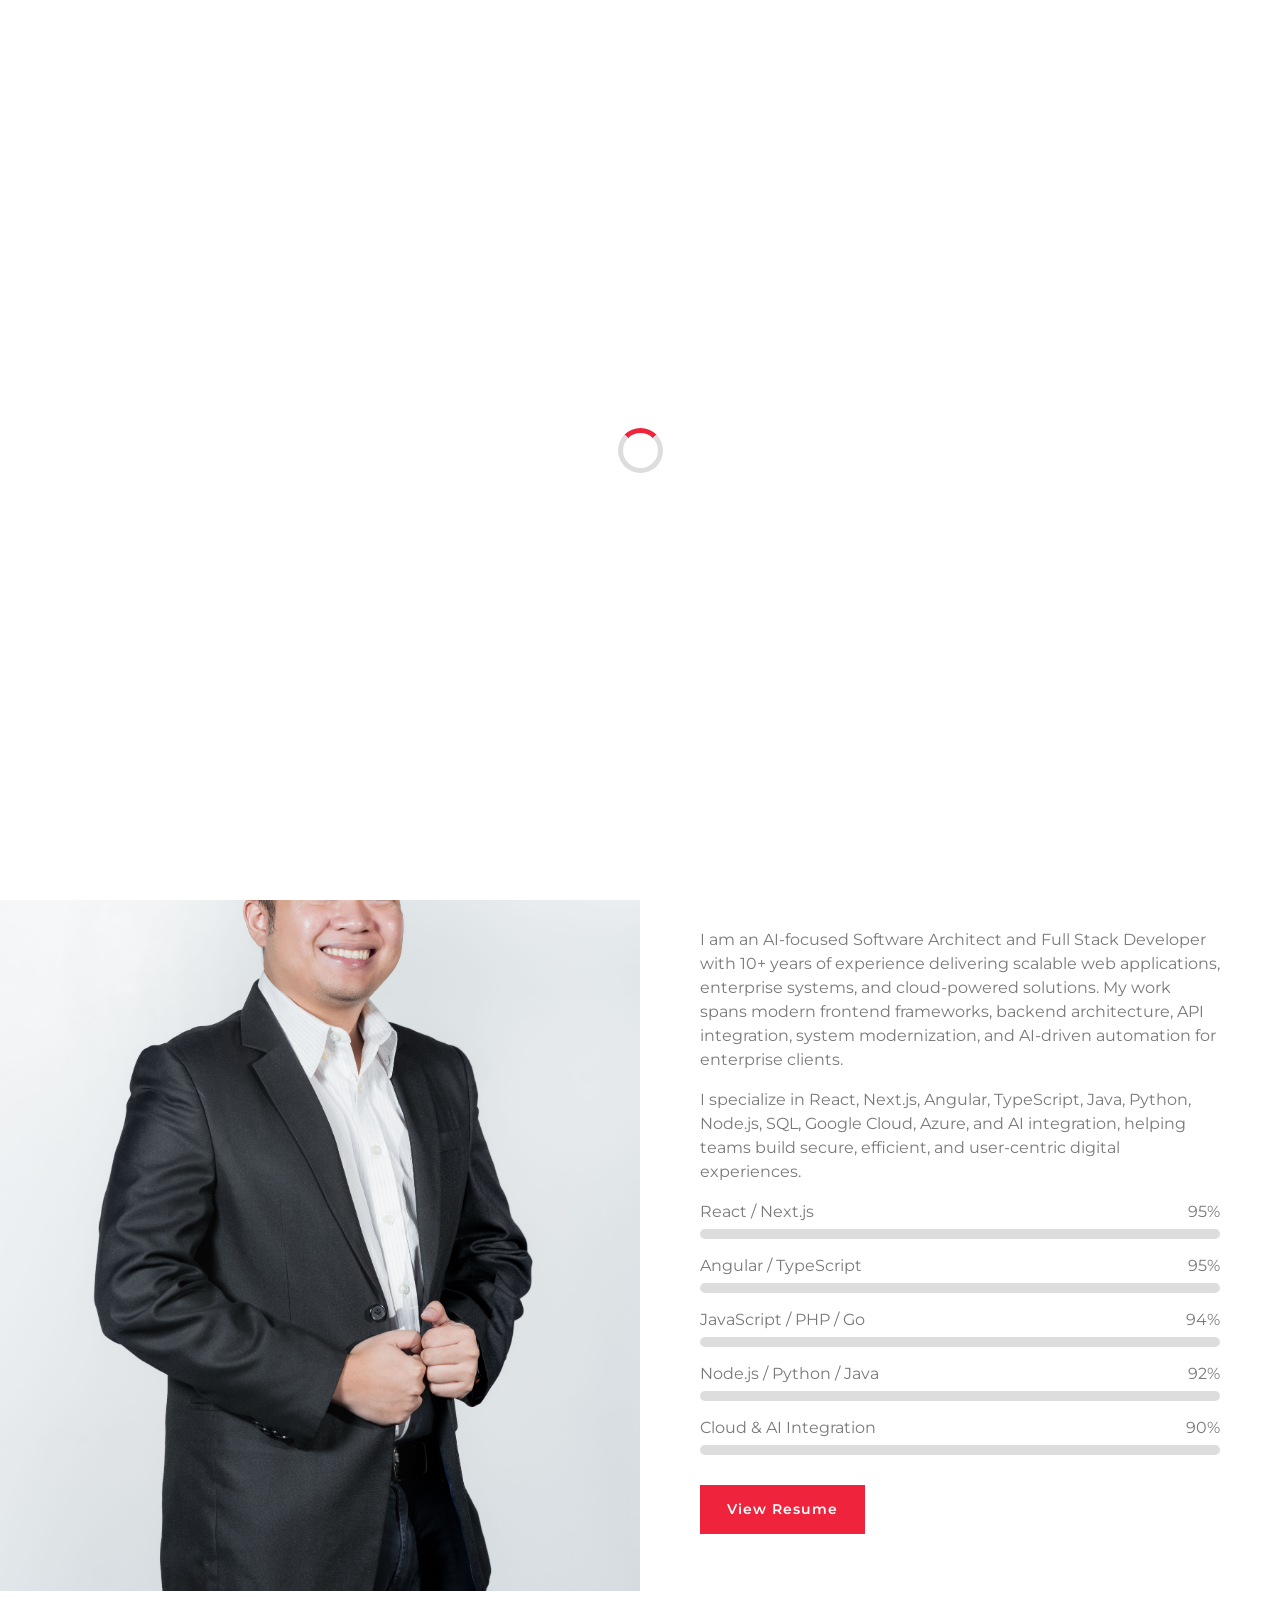
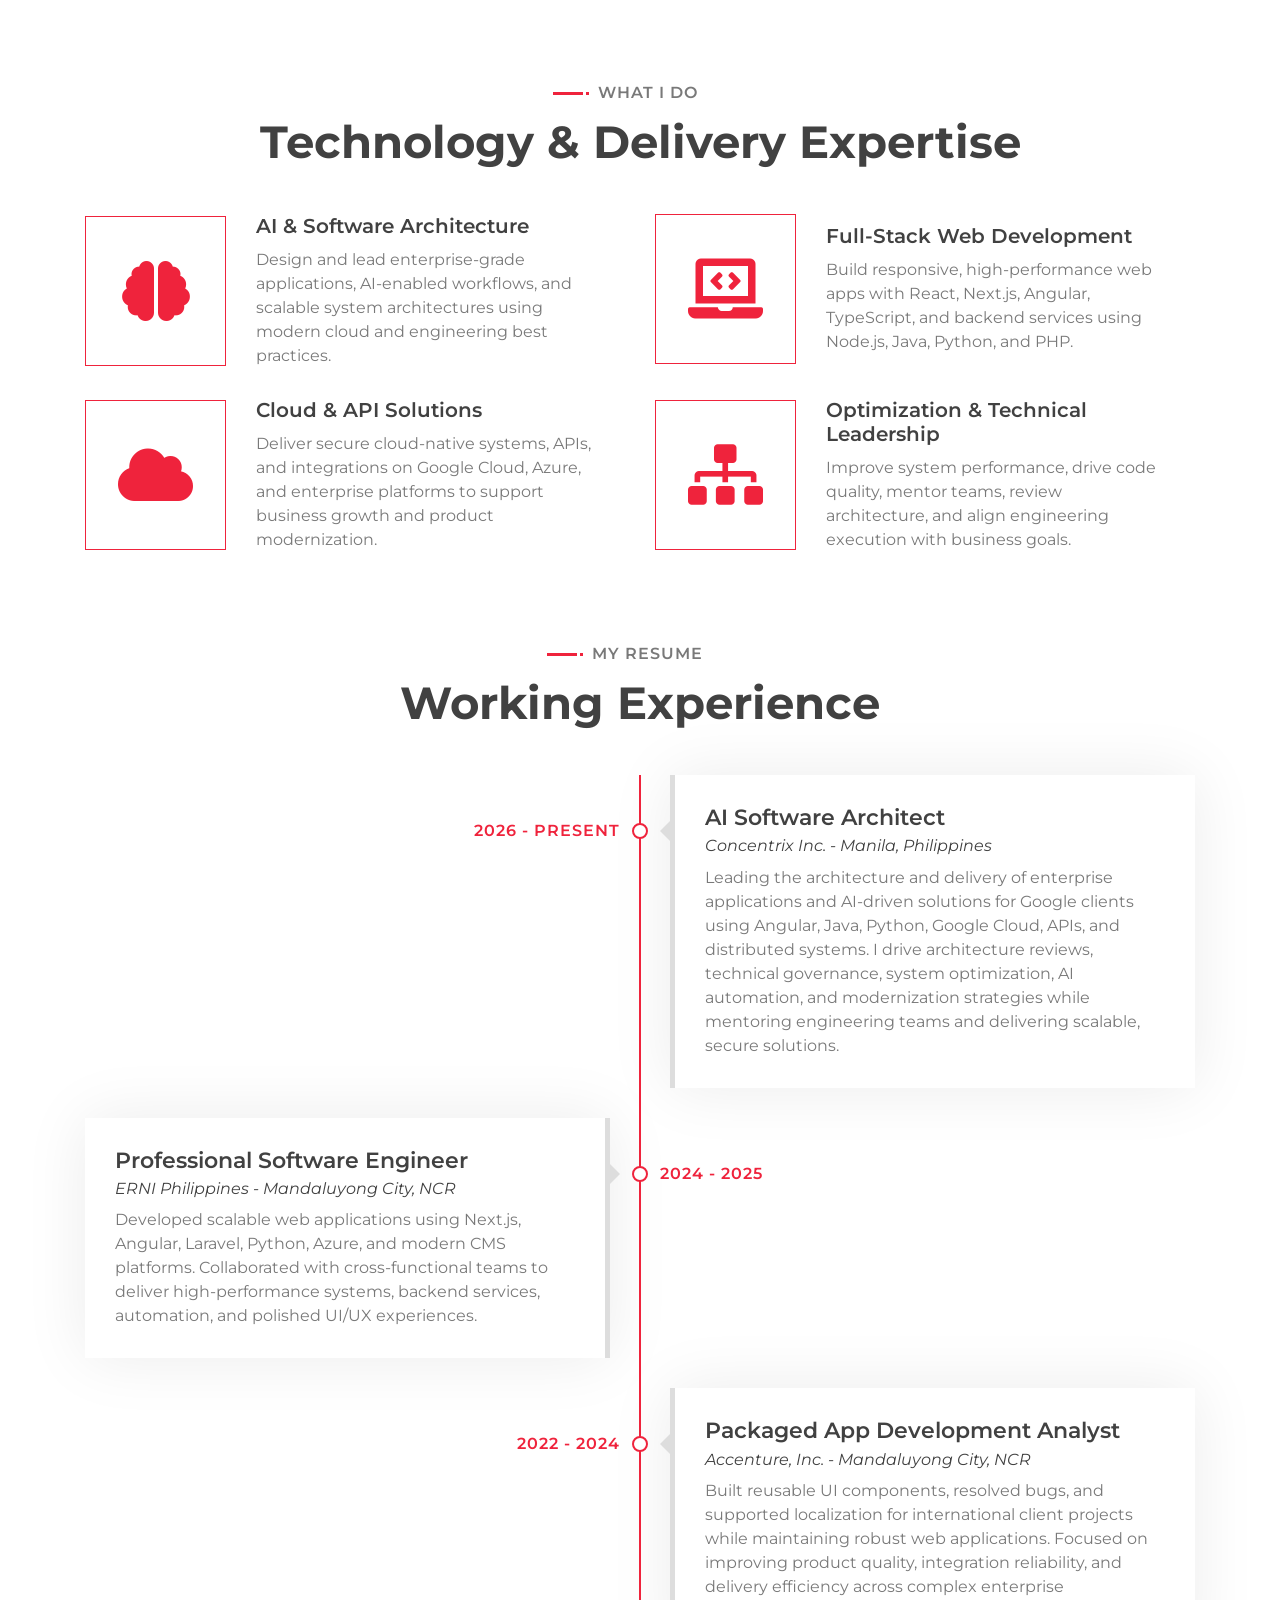
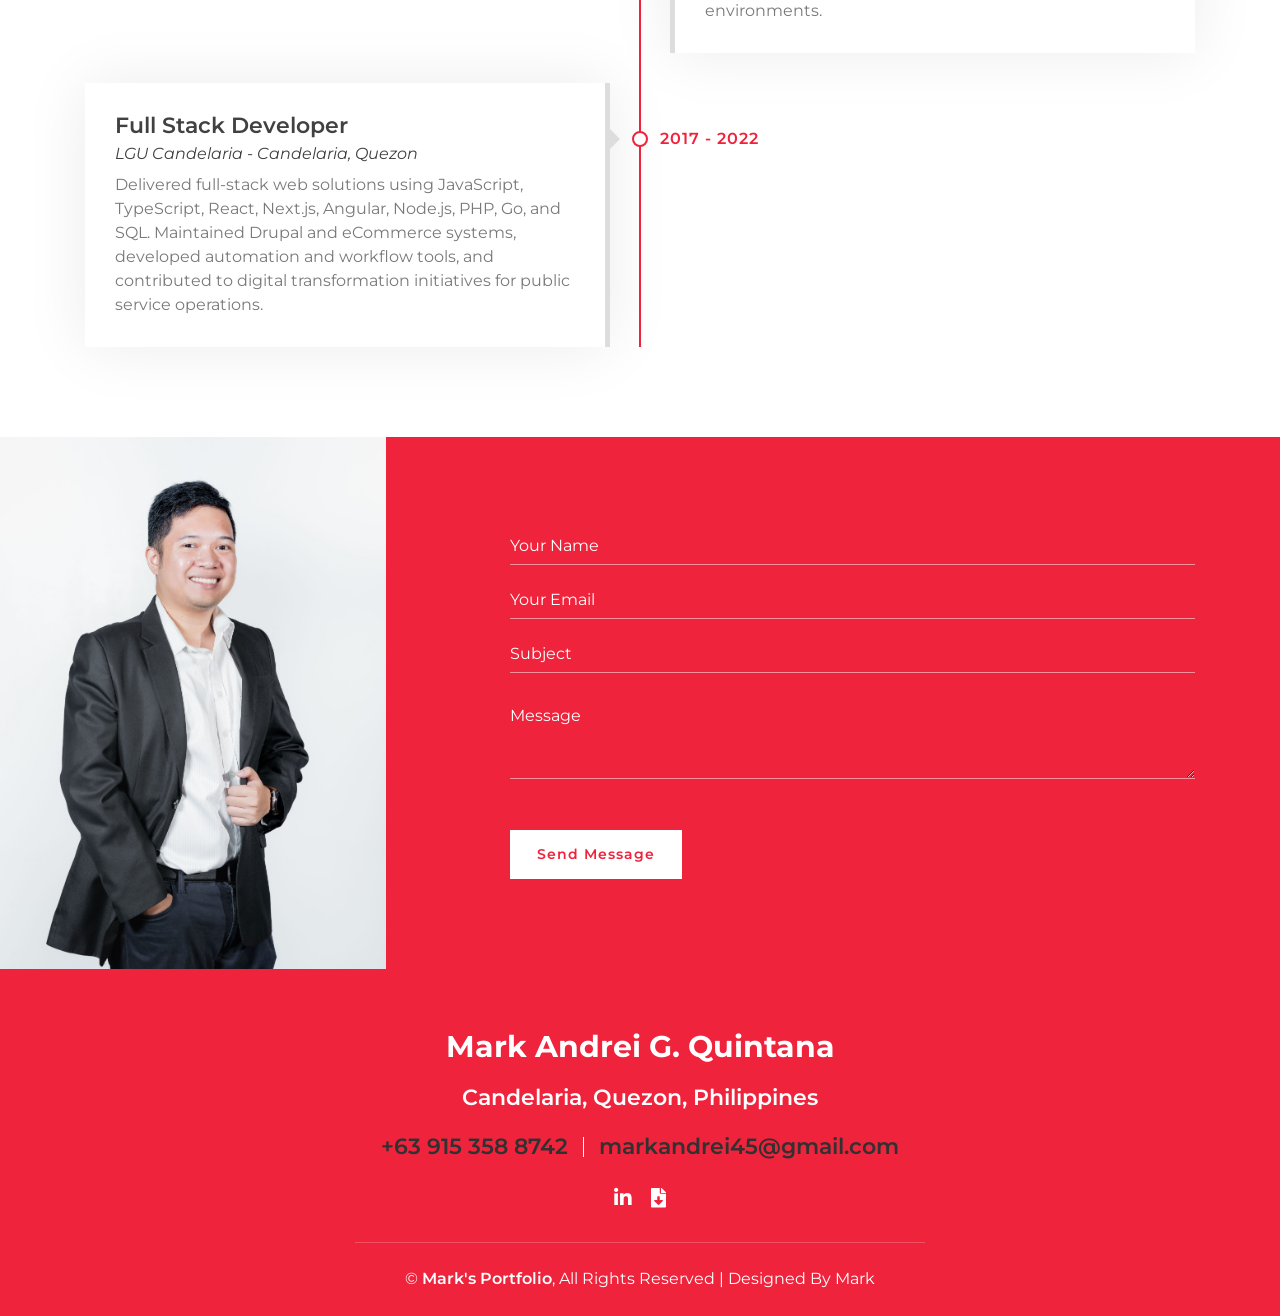
==== commit 85bf1478: "Route the contact form to the user's dummy email using a GitHub Pages compatible mailto flow and upd" ====
--- a/index.html
+++ b/index.html
@@ -433,8 +433,8 @@
             <h2>Mark Andrei G. Quintana</h2>
             <h3>Candelaria, Quezon, Philippines</h3>
             <div class="footer-menu">
-              <p>+63 915 358 8742</p>
-              <p>markandrei45@gmail.com</p>
+              <p><a href="tel:+639153588742">+63 915 358 8742</a></p>
+              <p><a href="mailto:markandrei45@gmail.com">markandrei45@gmail.com</a></p>
             </div>
             <div class="footer-social">
               <a
@@ -448,7 +448,7 @@
                 href="Mark_Andrei_G_Quinata_CV.pdf"
                 target="_blank"
                 rel="noopener noreferrer"
-                aria-label="Download Resume"
+                aria-label="Open Resume PDF"
                 ><i class="fas fa-file-download"></i
               ></a>
             </div>
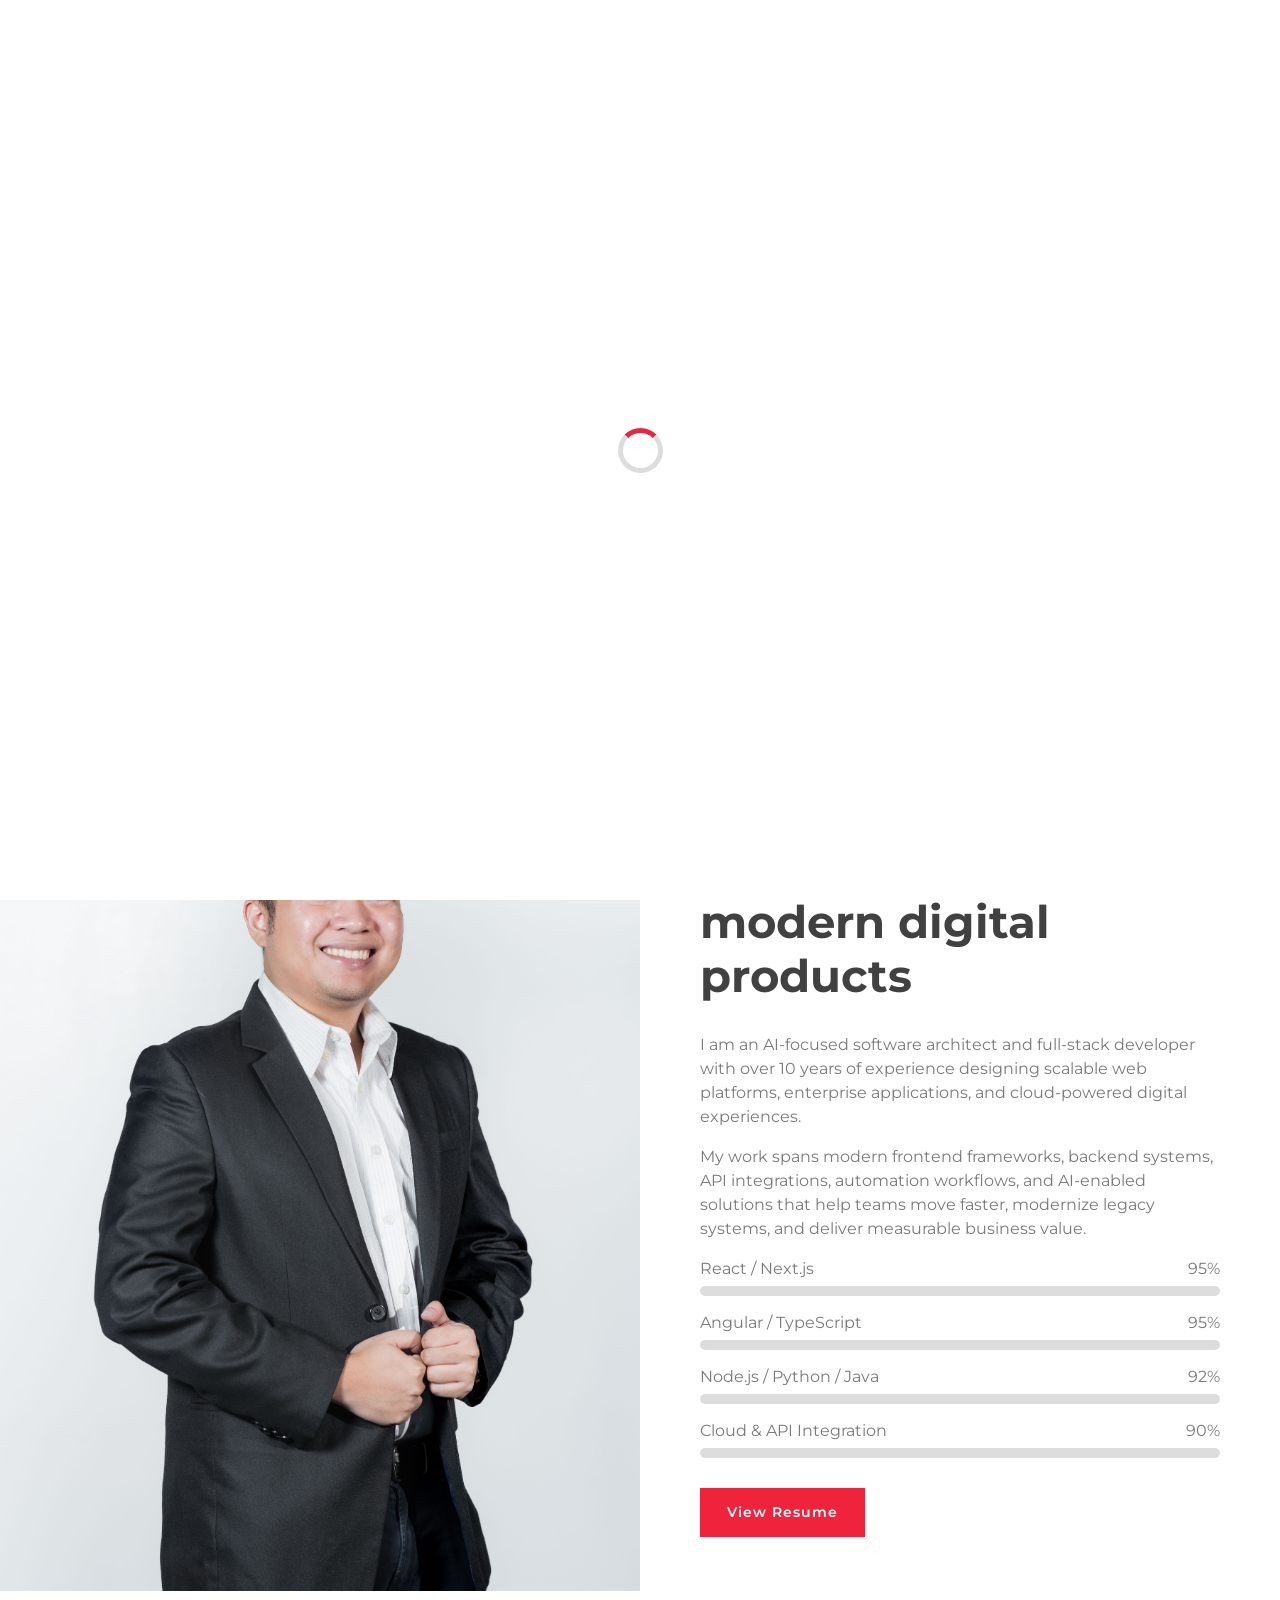
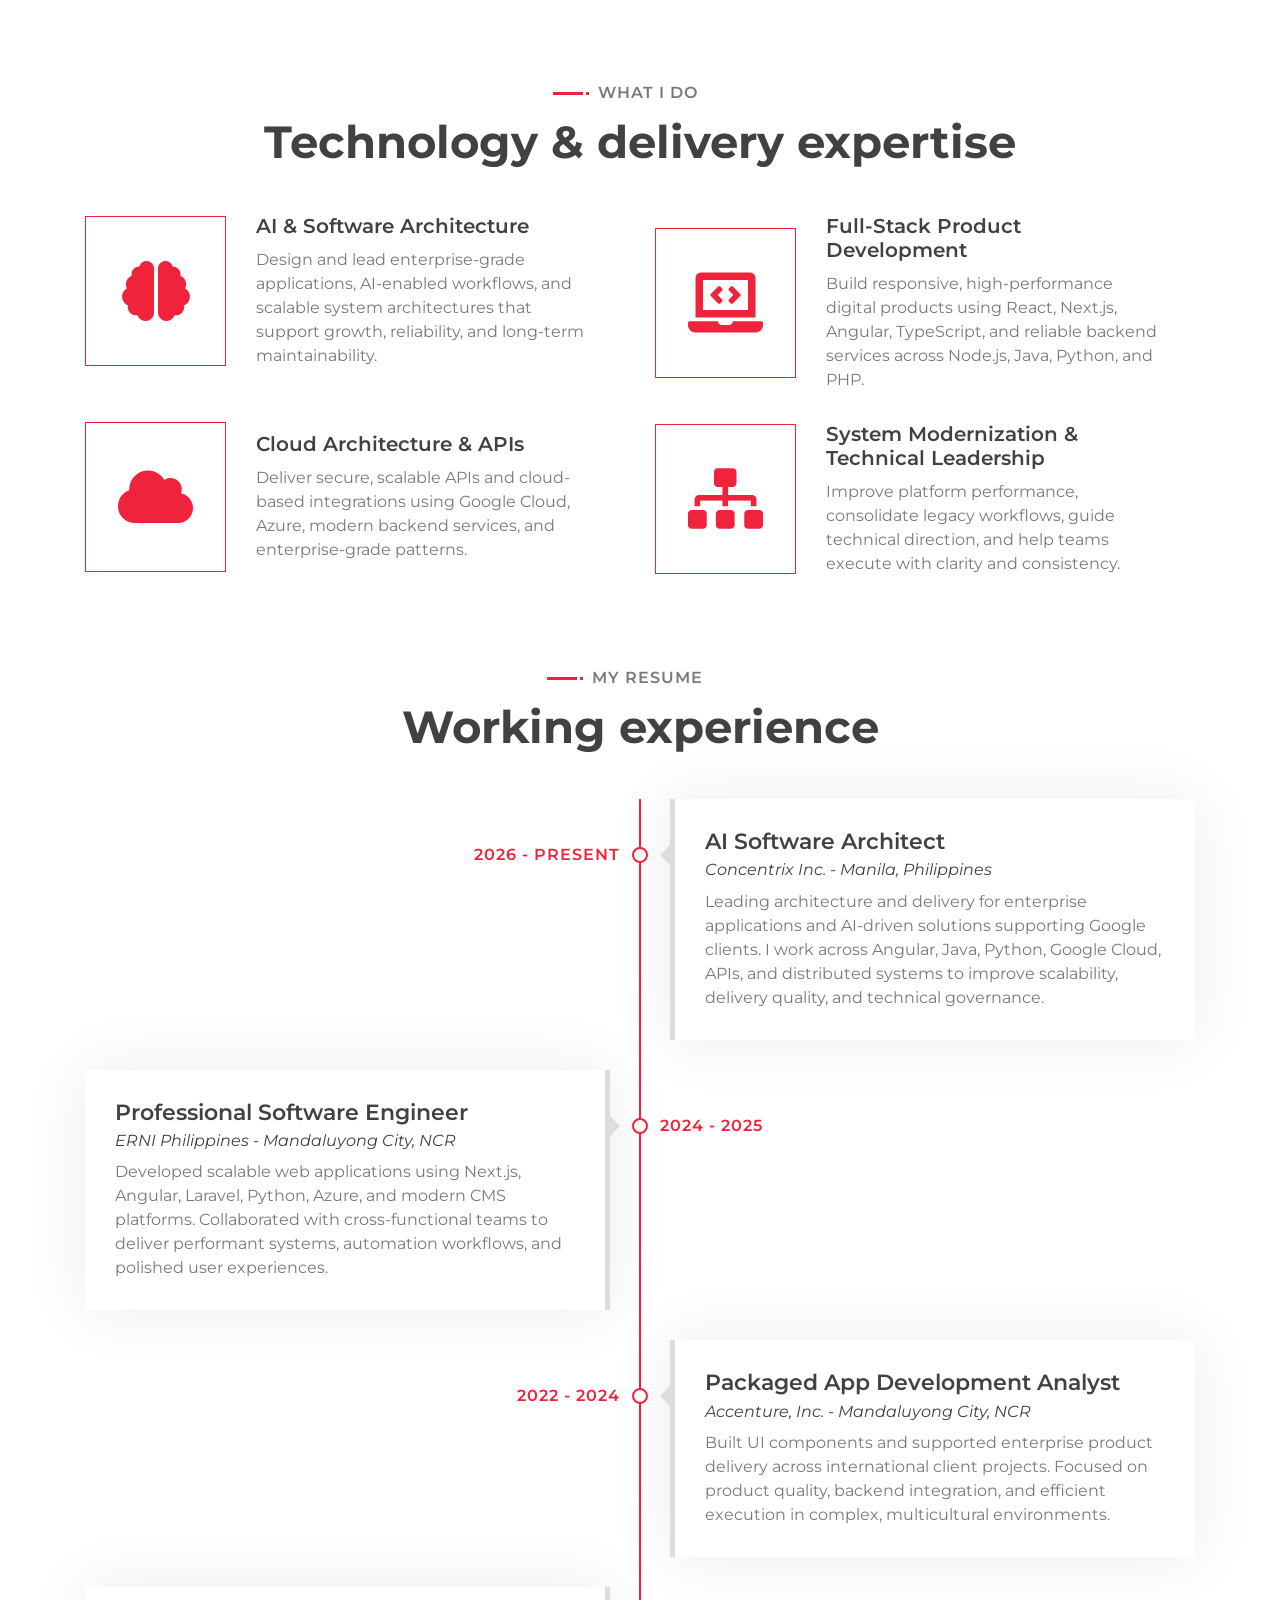
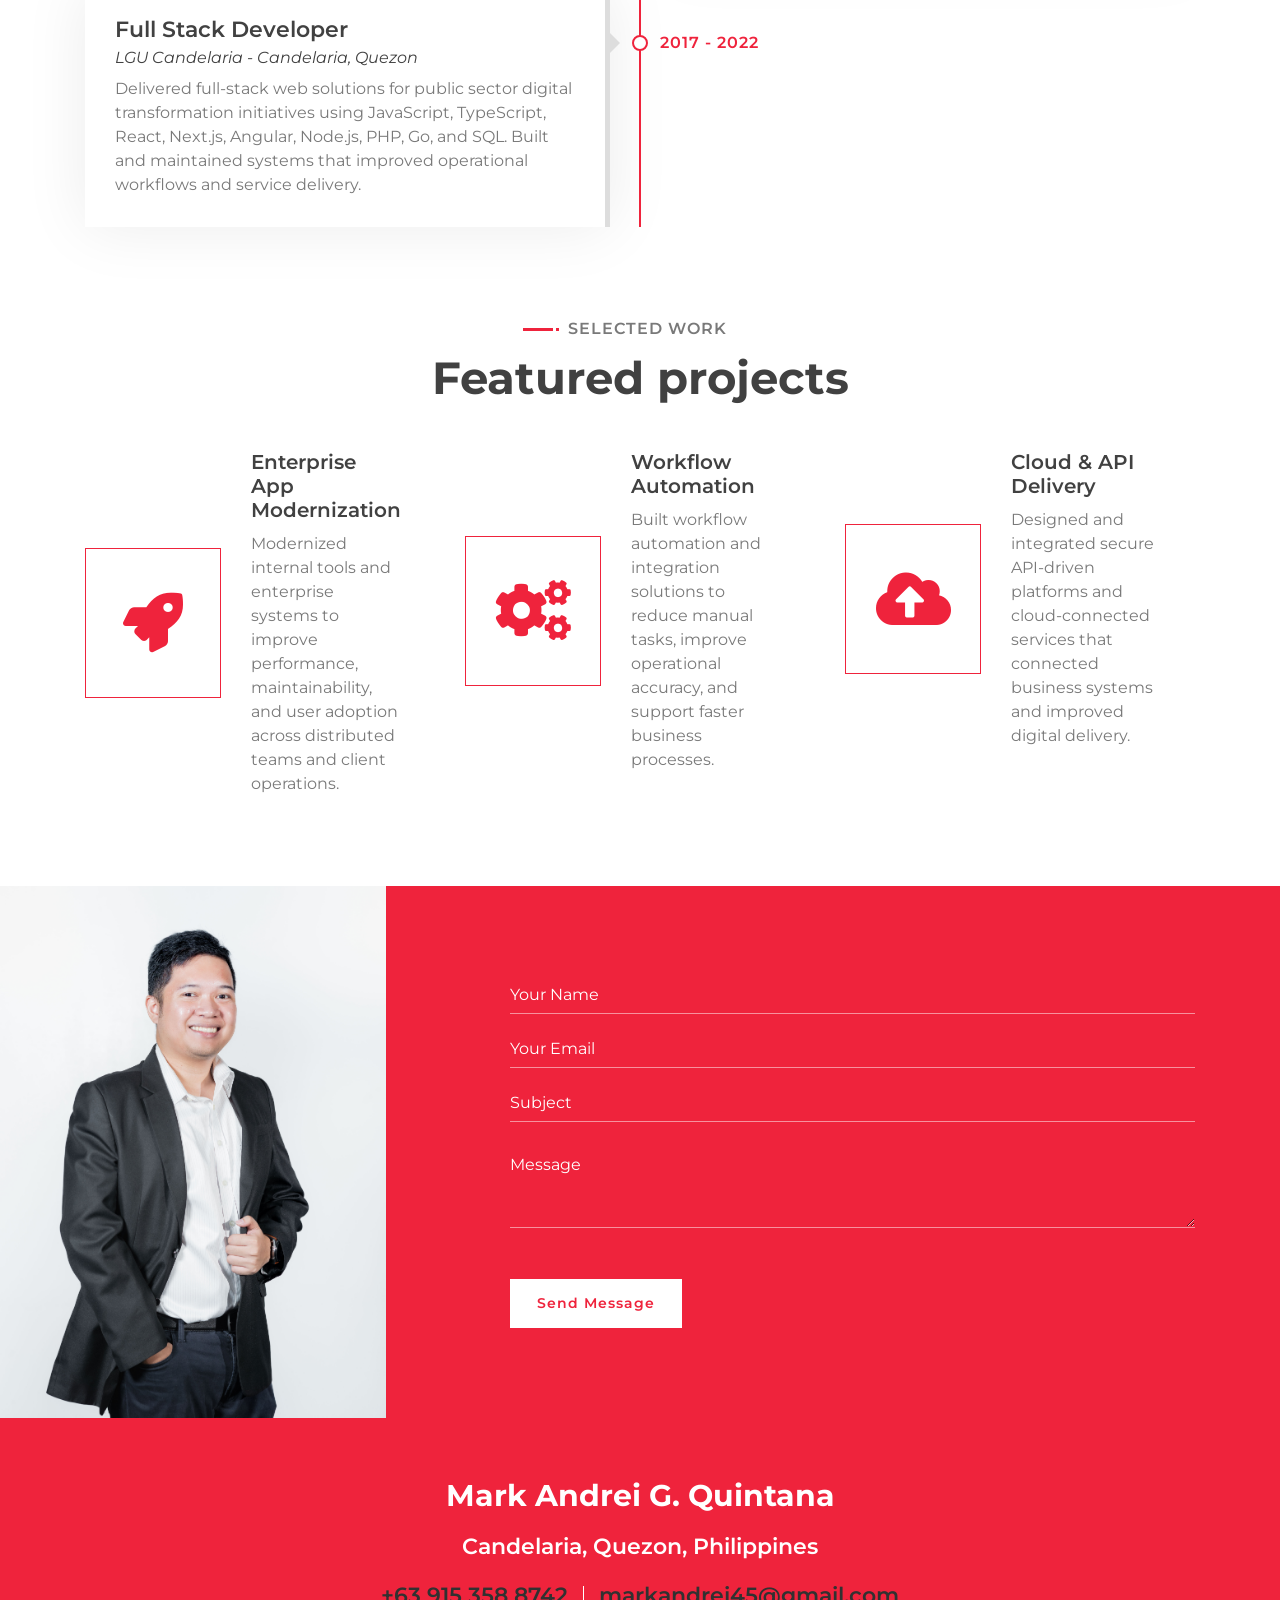
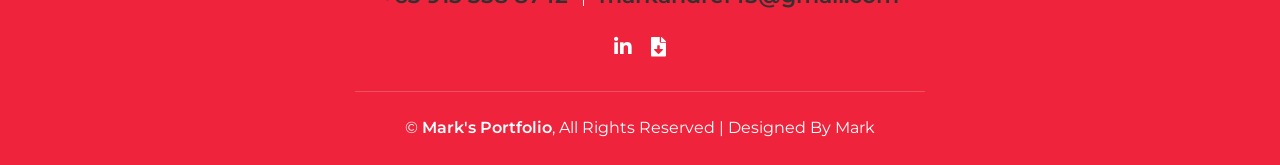
==== commit d4c815f6: "Apply the first-pass portfolio redesign to improve positioning, messaging, experience framing, and p" ====
--- a/index.html
+++ b/index.html
@@ -56,6 +56,7 @@
             <a href="#home" class="nav-item nav-link active">Home</a>
             <a href="#about" class="nav-item nav-link">About</a>
             <a href="#experience" class="nav-item nav-link">Experience</a>
+            <a href="#projects" class="nav-item nav-link">Projects</a>
             <a href="#contact" class="nav-item nav-link">Contact</a>
           </div>
         </div>
@@ -72,7 +73,7 @@
                 <h1>Mark Andrei G. Quintana</h1>
                 <h2></h2>
                 <div class="typed-text">
-                  AI Software Architect, Full-Stack Developer, Technical Leader, Cloud & AI Solutions Engineer
+                  AI Software Architect, Full-Stack Developer, Cloud & AI Solutions Engineer
                 </div>
               </div>
               <div class="hero-btn">
@@ -108,22 +109,14 @@
             <div class="about-content">
               <div class="section-header text-left">
                 <p>Learn About Me</p>
-                <h2>10+ Years of Building Digital Products</h2>
+                <h2>AI-focused engineering for modern digital products</h2>
               </div>
               <div class="about-text">
                 <p>
-                  I am an AI-focused Software Architect and Full Stack Developer
-                  with 10+ years of experience delivering scalable web
-                  applications, enterprise systems, and cloud-powered solutions.
-                  My work spans modern frontend frameworks, backend architecture,
-                  API integration, system modernization, and AI-driven automation
-                  for enterprise clients.
-                </p>
-                <p>
-                  I specialize in React, Next.js, Angular, TypeScript, Java,
-                  Python, Node.js, SQL, Google Cloud, Azure, and AI integration,
-                  helping teams build secure, efficient, and user-centric digital
-                  experiences.
+                  I am an AI-focused software architect and full-stack developer with over 10 years of experience designing scalable web platforms, enterprise applications, and cloud-powered digital experiences.
+                </p>
+                <p>
+                  My work spans modern frontend frameworks, backend systems, API integrations, automation workflows, and AI-enabled solutions that help teams move faster, modernize legacy systems, and deliver measurable business value.
                 </p>
               </div>
               <div class="skills">
@@ -156,20 +149,6 @@
                 </div>
 
                 <div class="skill-name">
-                  <p>JavaScript / PHP / Go</p>
-                  <p>94%</p>
-                </div>
-                <div class="progress">
-                  <div
-                    class="progress-bar"
-                    role="progressbar"
-                    aria-valuenow="94"
-                    aria-valuemin="0"
-                    aria-valuemax="100"
-                  ></div>
-                </div>
-
-                <div class="skill-name">
                   <p>Node.js / Python / Java</p>
                   <p>92%</p>
                 </div>
@@ -184,7 +163,7 @@
                 </div>
 
                 <div class="skill-name">
-                  <p>Cloud & AI Integration</p>
+                  <p>Cloud & API Integration</p>
                   <p>90%</p>
                 </div>
                 <div class="progress">
@@ -211,7 +190,7 @@
           data-wow-delay="0.1s"
         >
           <p>What I do</p>
-          <h2>Technology & Delivery Expertise</h2>
+          <h2>Technology & delivery expertise</h2>
         </div>
         <div class="row">
           <div class="col-lg-6 wow fadeInUp" data-wow-delay="0.0s">
@@ -222,9 +201,7 @@
               <div class="service-text">
                 <h3>AI & Software Architecture</h3>
                 <p>
-                  Design and lead enterprise-grade applications, AI-enabled
-                  workflows, and scalable system architectures using modern
-                  cloud and engineering best practices.
+                  Design and lead enterprise-grade applications, AI-enabled workflows, and scalable system architectures that support growth, reliability, and long-term maintainability.
                 </p>
               </div>
             </div>
@@ -235,11 +212,9 @@
                 <i class="fa fa-laptop-code"></i>
               </div>
               <div class="service-text">
-                <h3>Full-Stack Web Development</h3>
-                <p>
-                  Build responsive, high-performance web apps with React, Next.js,
-                  Angular, TypeScript, and backend services using Node.js, Java,
-                  Python, and PHP.
+                <h3>Full-Stack Product Development</h3>
+                <p>
+                  Build responsive, high-performance digital products using React, Next.js, Angular, TypeScript, and reliable backend services across Node.js, Java, Python, and PHP.
                 </p>
               </div>
             </div>
@@ -250,11 +225,9 @@
                 <i class="fa fa-cloud"></i>
               </div>
               <div class="service-text">
-                <h3>Cloud & API Solutions</h3>
-                <p>
-                  Deliver secure cloud-native systems, APIs, and integrations on
-                  Google Cloud, Azure, and enterprise platforms to support
-                  business growth and product modernization.
+                <h3>Cloud Architecture & APIs</h3>
+                <p>
+                  Deliver secure, scalable APIs and cloud-based integrations using Google Cloud, Azure, modern backend services, and enterprise-grade patterns.
                 </p>
               </div>
             </div>
@@ -265,11 +238,9 @@
                 <i class="fa fa-sitemap"></i>
               </div>
               <div class="service-text">
-                <h3>Optimization & Technical Leadership</h3>
-                <p>
-                  Improve system performance, drive code quality, mentor teams,
-                  review architecture, and align engineering execution with
-                  business goals.
+                <h3>System Modernization & Technical Leadership</h3>
+                <p>
+                  Improve platform performance, consolidate legacy workflows, guide technical direction, and help teams execute with clarity and consistency.
                 </p>
               </div>
             </div>
@@ -285,7 +256,7 @@
           data-wow-delay="0.1s"
         >
           <p>My Resume</p>
-          <h2>Working Experience</h2>
+          <h2>Working experience</h2>
         </header>
         <div class="timeline">
           <div
@@ -297,12 +268,7 @@
               <h2>AI Software Architect</h2>
               <h4>Concentrix Inc. - Manila, Philippines</h4>
               <p>
-                Leading the architecture and delivery of enterprise applications
-                and AI-driven solutions for Google clients using Angular, Java,
-                Python, Google Cloud, APIs, and distributed systems. I drive
-                architecture reviews, technical governance, system optimization,
-                AI automation, and modernization strategies while mentoring
-                engineering teams and delivering scalable, secure solutions.
+                Leading architecture and delivery for enterprise applications and AI-driven solutions supporting Google clients. I work across Angular, Java, Python, Google Cloud, APIs, and distributed systems to improve scalability, delivery quality, and technical governance.
               </p>
             </div>
           </div>
@@ -313,10 +279,7 @@
               <h2>Professional Software Engineer</h2>
               <h4>ERNI Philippines - Mandaluyong City, NCR</h4>
               <p>
-                Developed scalable web applications using Next.js, Angular,
-                Laravel, Python, Azure, and modern CMS platforms. Collaborated
-                with cross-functional teams to deliver high-performance systems,
-                backend services, automation, and polished UI/UX experiences.
+                Developed scalable web applications using Next.js, Angular, Laravel, Python, Azure, and modern CMS platforms. Collaborated with cross-functional teams to deliver performant systems, automation workflows, and polished user experiences.
               </p>
             </div>
           </div>
@@ -330,11 +293,7 @@
               <h2>Packaged App Development Analyst</h2>
               <h4>Accenture, Inc. - Mandaluyong City, NCR</h4>
               <p>
-                Built reusable UI components, resolved bugs, and supported
-                localization for international client projects while maintaining
-                robust web applications. Focused on improving product quality,
-                integration reliability, and delivery efficiency across complex
-                enterprise environments.
+                Built UI components and supported enterprise product delivery across international client projects. Focused on product quality, backend integration, and efficient execution in complex, multicultural environments.
               </p>
             </div>
           </div>
@@ -345,12 +304,61 @@
               <h2>Full Stack Developer</h2>
               <h4>LGU Candelaria - Candelaria, Quezon</h4>
               <p>
-                Delivered full-stack web solutions using JavaScript, TypeScript,
-                React, Next.js, Angular, Node.js, PHP, Go, and SQL. Maintained
-                Drupal and eCommerce systems, developed automation and workflow
-                tools, and contributed to digital transformation initiatives for
-                public service operations.
+                Delivered full-stack web solutions for public sector digital transformation initiatives using JavaScript, TypeScript, React, Next.js, Angular, Node.js, PHP, Go, and SQL. Built and maintained systems that improved operational workflows and service delivery.
               </p>
+            </div>
+          </div>
+        </div>
+      </div>
+    </div>
+
+    <div class="service" id="projects">
+      <div class="container">
+        <div
+          class="section-header text-center wow zoomIn"
+          data-wow-delay="0.1s"
+        >
+          <p>Selected work</p>
+          <h2>Featured projects</h2>
+        </div>
+        <div class="row">
+          <div class="col-lg-4 wow fadeInUp" data-wow-delay="0.0s">
+            <div class="service-item">
+              <div class="service-icon">
+                <i class="fa fa-rocket"></i>
+              </div>
+              <div class="service-text">
+                <h3>Enterprise App Modernization</h3>
+                <p>
+                  Modernized internal tools and enterprise systems to improve performance, maintainability, and user adoption across distributed teams and client operations.
+                </p>
+              </div>
+            </div>
+          </div>
+          <div class="col-lg-4 wow fadeInUp" data-wow-delay="0.2s">
+            <div class="service-item">
+              <div class="service-icon">
+                <i class="fa fa-cogs"></i>
+              </div>
+              <div class="service-text">
+                <h3>Workflow Automation</h3>
+                <p>
+                  Built workflow automation and integration solutions to reduce manual tasks, improve operational accuracy, and support faster business processes.
+                </p>
+              </div>
+            </div>
+          </div>
+          <div class="col-lg-4 wow fadeInUp" data-wow-delay="0.4s">
+            <div class="service-item">
+              <div class="service-icon">
+                <i class="fa fa-cloud-upload-alt"></i>
+              </div>
+              <div class="service-text">
+                <h3>Cloud & API Delivery</h3>
+                <p>
+                  Designed and integrated secure API-driven platforms and cloud-connected services that connected business systems and improved digital delivery.
+                </p>
+              </div>
             </div>
           </div>
         </div>
@@ -448,7 +456,7 @@
                 href="Mark_Andrei_G_Quinata_CV.pdf"
                 target="_blank"
                 rel="noopener noreferrer"
-                aria-label="Open Resume PDF"
+                aria-label="Download resume"
                 ><i class="fas fa-file-download"></i
               ></a>
             </div>
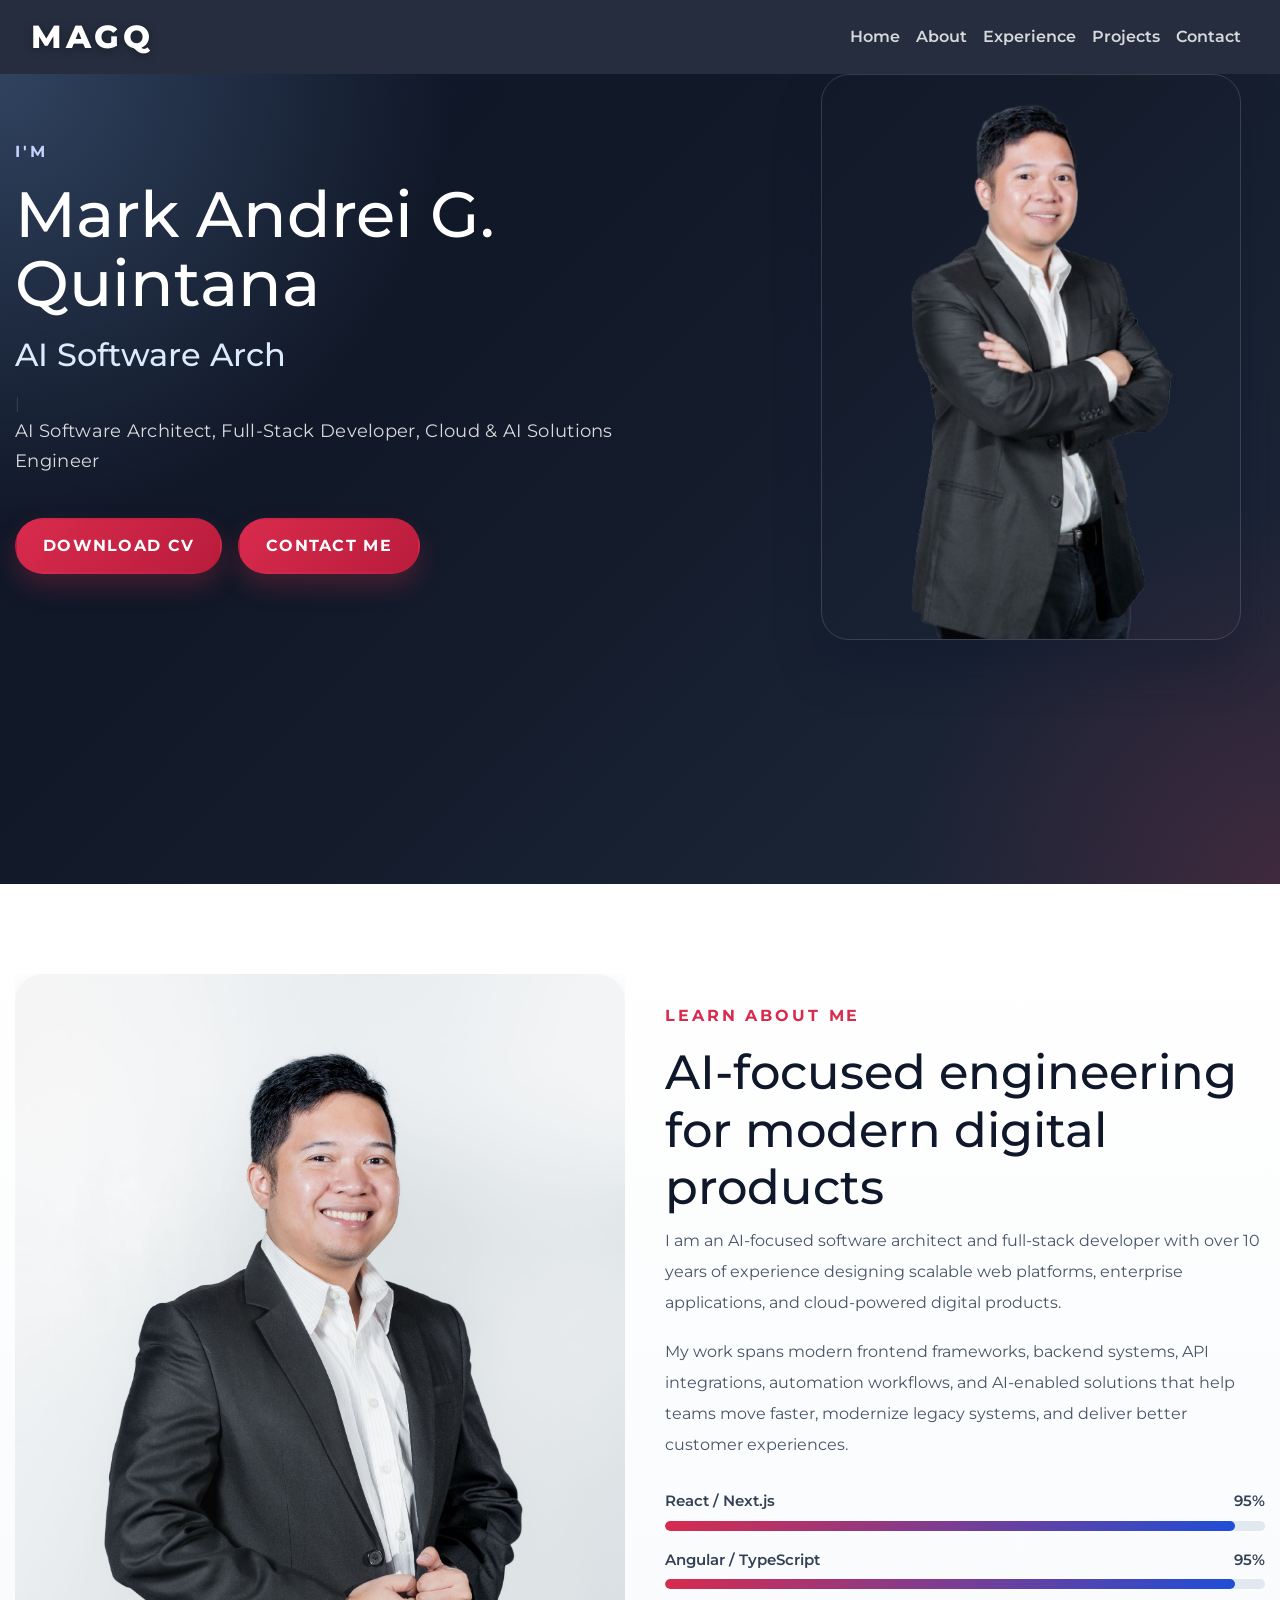
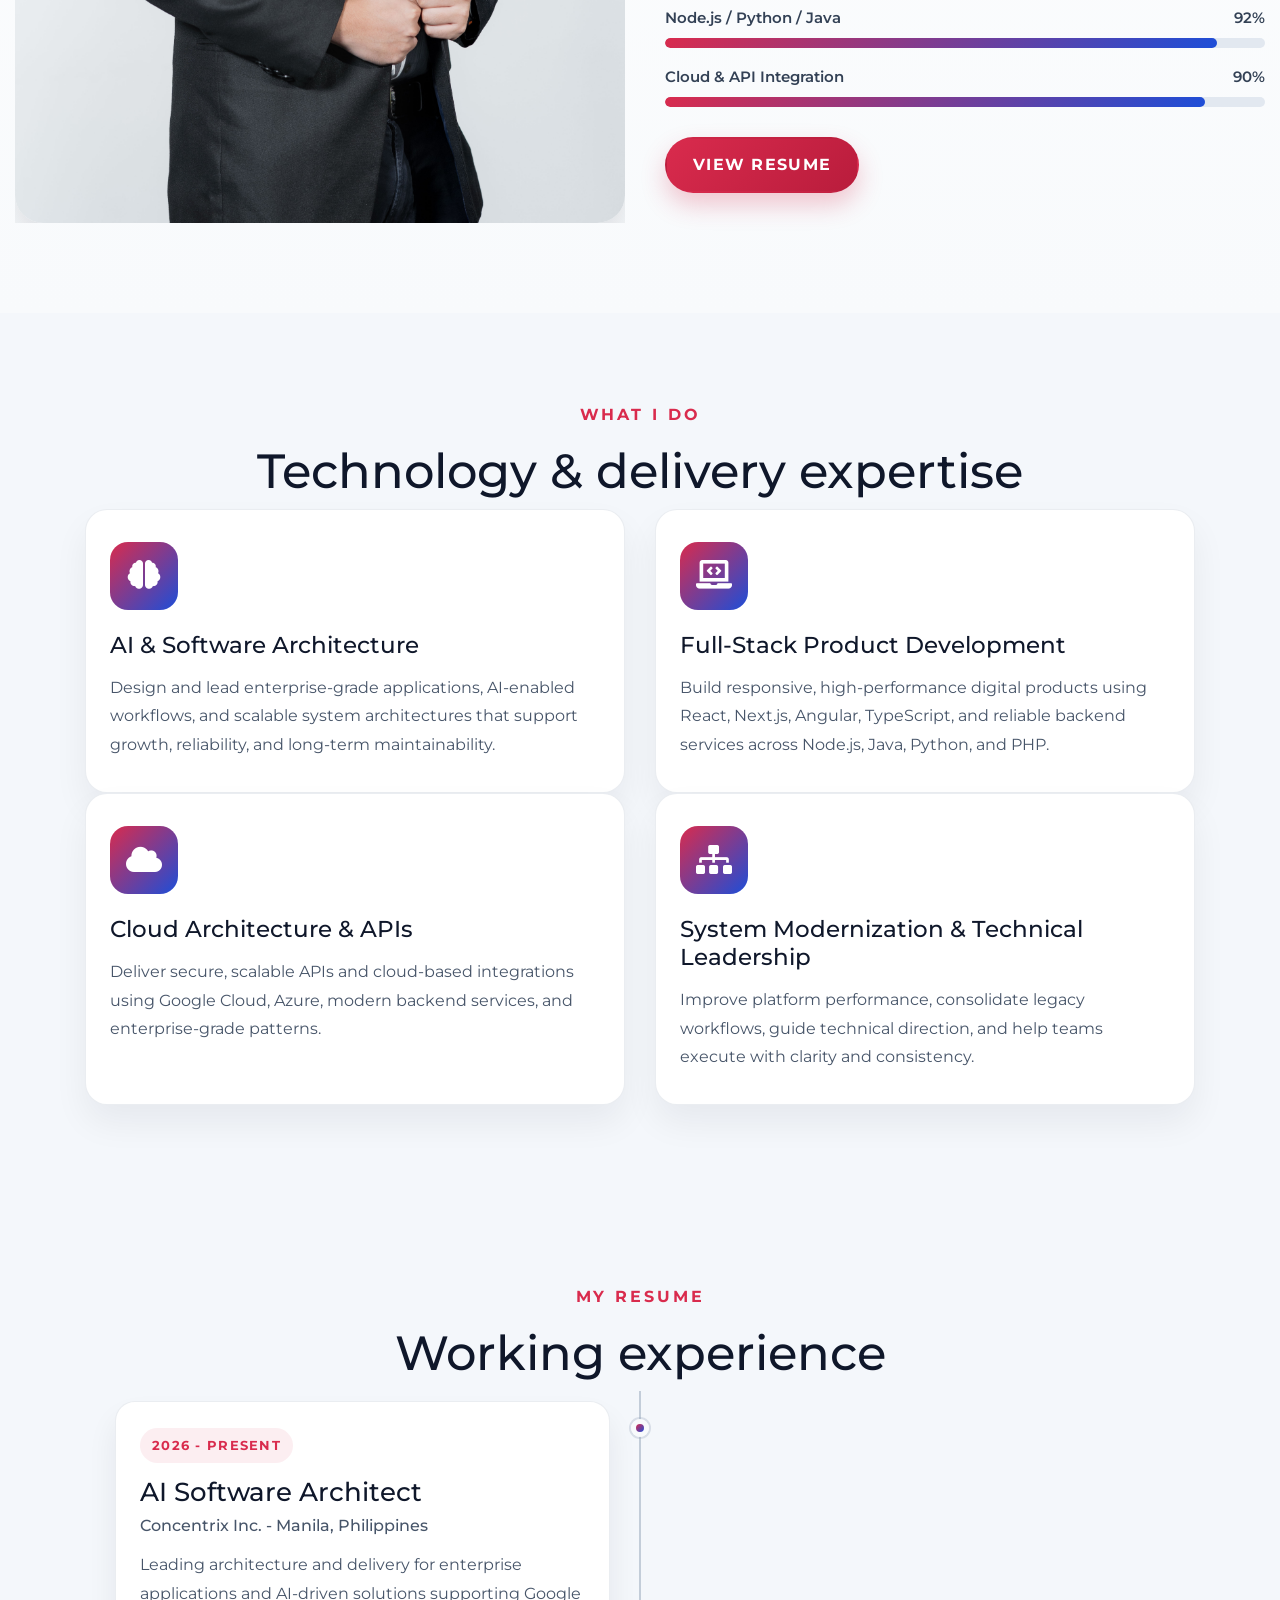
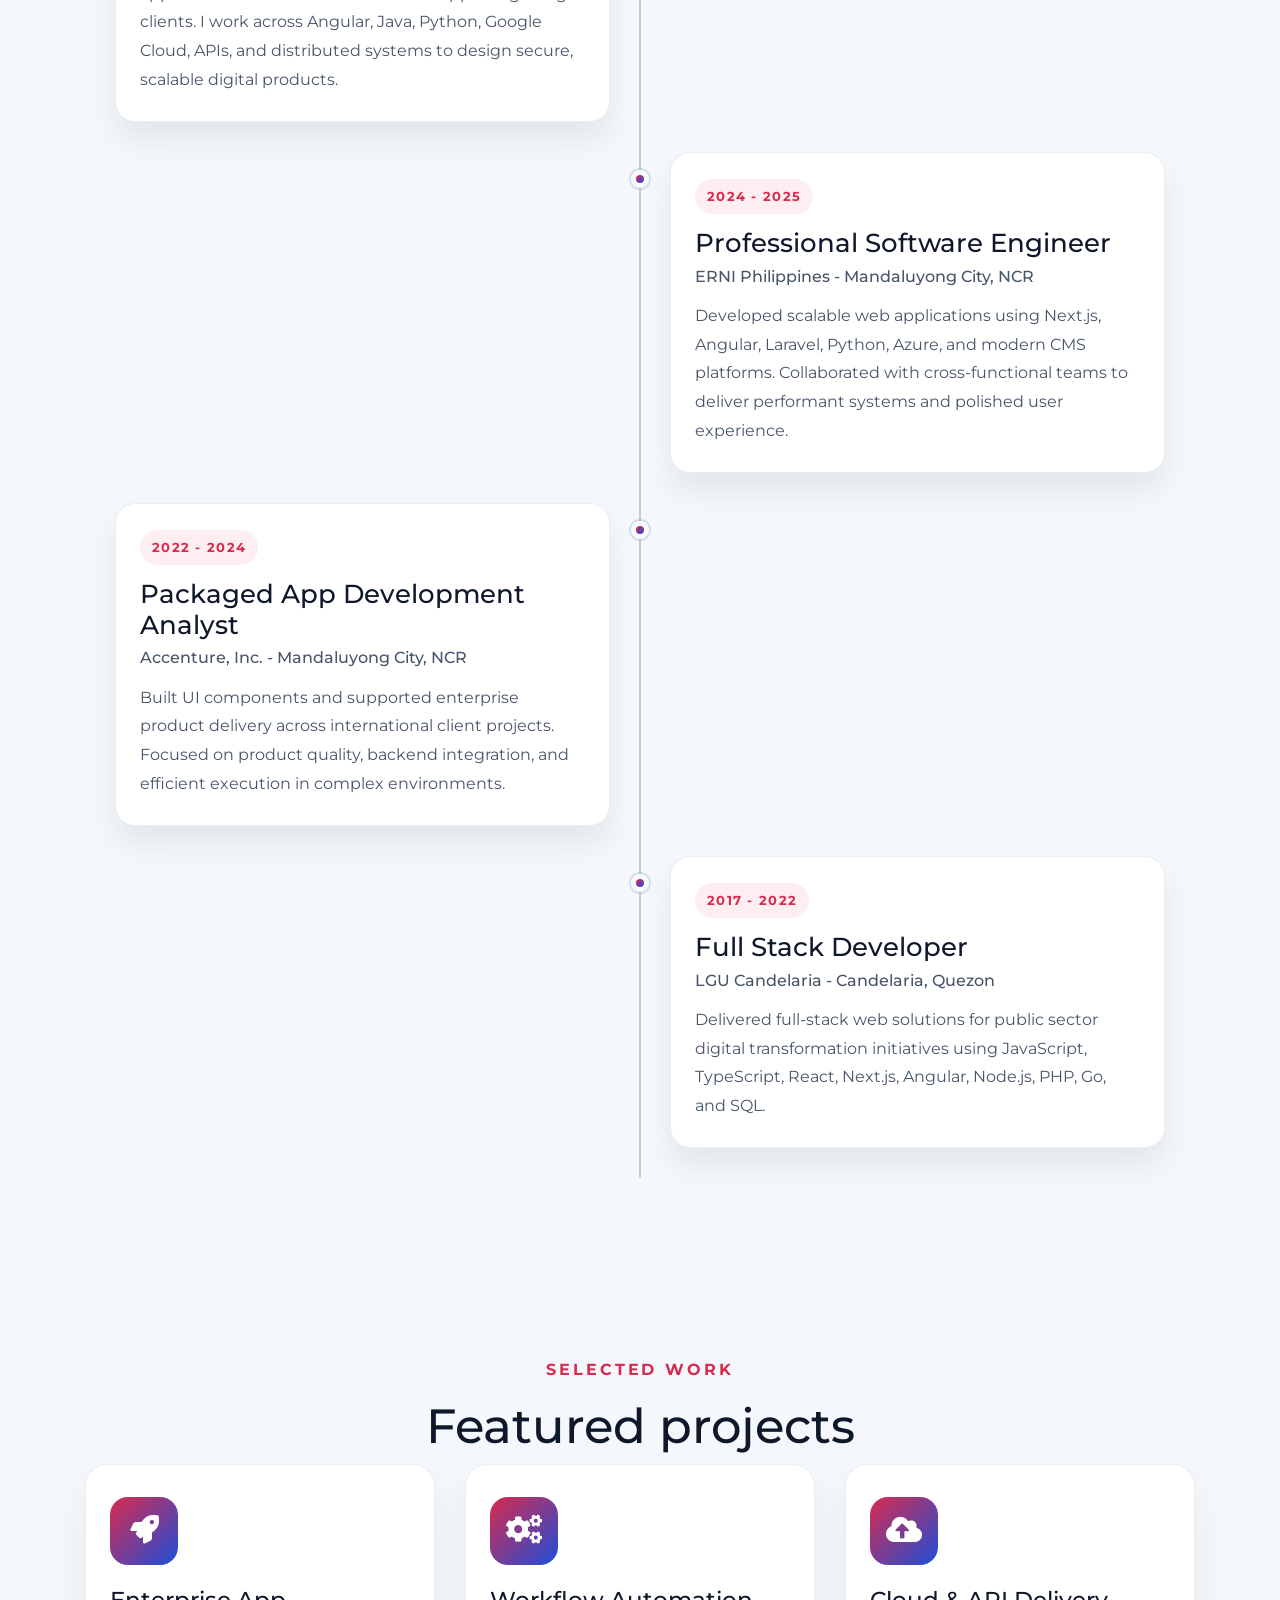
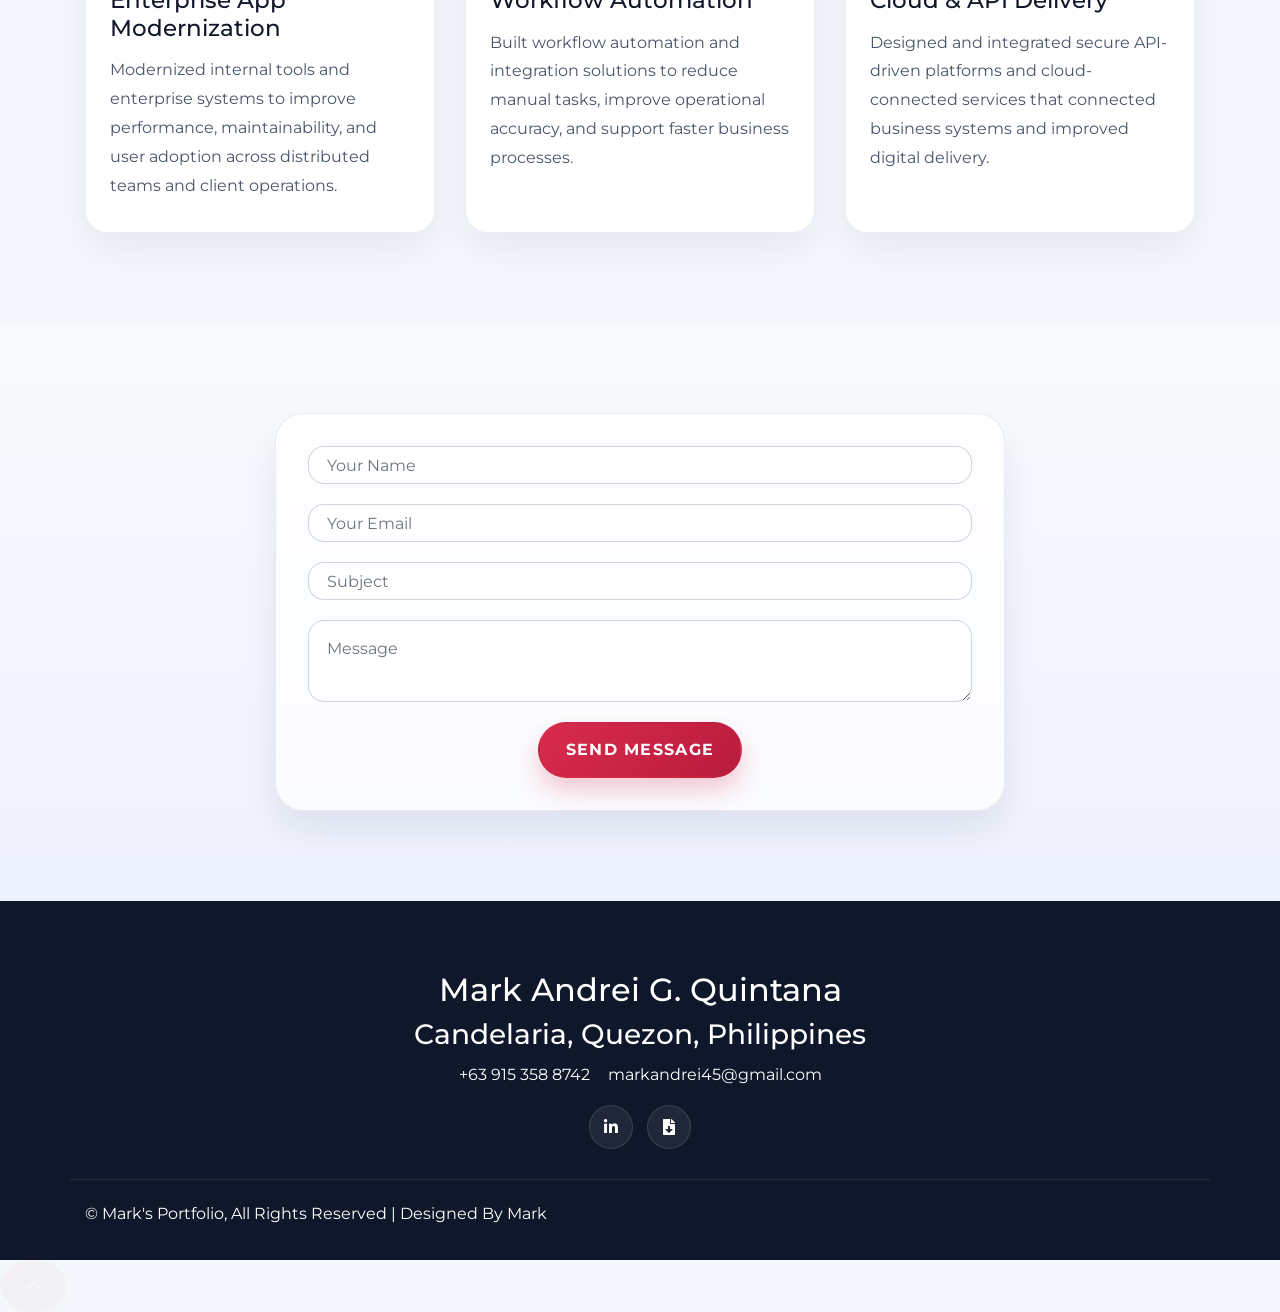
==== commit aaf627e1: "Center the contact form on desktop without disturbing the rest of the redesign layout" ====
--- a/index.html
+++ b/index.html
@@ -113,10 +113,10 @@
               </div>
               <div class="about-text">
                 <p>
-                  I am an AI-focused software architect and full-stack developer with over 10 years of experience designing scalable web platforms, enterprise applications, and cloud-powered digital experiences.
-                </p>
-                <p>
-                  My work spans modern frontend frameworks, backend systems, API integrations, automation workflows, and AI-enabled solutions that help teams move faster, modernize legacy systems, and deliver measurable business value.
+                  I am an AI-focused software architect and full-stack developer with over 10 years of experience designing scalable web platforms, enterprise applications, and cloud-powered digital products.
+                </p>
+                <p>
+                  My work spans modern frontend frameworks, backend systems, API integrations, automation workflows, and AI-enabled solutions that help teams move faster, modernize legacy systems, and deliver better customer experiences.
                 </p>
               </div>
               <div class="skills">
@@ -268,7 +268,7 @@
               <h2>AI Software Architect</h2>
               <h4>Concentrix Inc. - Manila, Philippines</h4>
               <p>
-                Leading architecture and delivery for enterprise applications and AI-driven solutions supporting Google clients. I work across Angular, Java, Python, Google Cloud, APIs, and distributed systems to improve scalability, delivery quality, and technical governance.
+                Leading architecture and delivery for enterprise applications and AI-driven solutions supporting Google clients. I work across Angular, Java, Python, Google Cloud, APIs, and distributed systems to design secure, scalable digital products.
               </p>
             </div>
           </div>
@@ -279,7 +279,7 @@
               <h2>Professional Software Engineer</h2>
               <h4>ERNI Philippines - Mandaluyong City, NCR</h4>
               <p>
-                Developed scalable web applications using Next.js, Angular, Laravel, Python, Azure, and modern CMS platforms. Collaborated with cross-functional teams to deliver performant systems, automation workflows, and polished user experiences.
+                Developed scalable web applications using Next.js, Angular, Laravel, Python, Azure, and modern CMS platforms. Collaborated with cross-functional teams to deliver performant systems and polished user experience.
               </p>
             </div>
           </div>
@@ -293,7 +293,7 @@
               <h2>Packaged App Development Analyst</h2>
               <h4>Accenture, Inc. - Mandaluyong City, NCR</h4>
               <p>
-                Built UI components and supported enterprise product delivery across international client projects. Focused on product quality, backend integration, and efficient execution in complex, multicultural environments.
+                Built UI components and supported enterprise product delivery across international client projects. Focused on product quality, backend integration, and efficient execution in complex environments.
               </p>
             </div>
           </div>
@@ -304,7 +304,7 @@
               <h2>Full Stack Developer</h2>
               <h4>LGU Candelaria - Candelaria, Quezon</h4>
               <p>
-                Delivered full-stack web solutions for public sector digital transformation initiatives using JavaScript, TypeScript, React, Next.js, Angular, Node.js, PHP, Go, and SQL. Built and maintained systems that improved operational workflows and service delivery.
+                Delivered full-stack web solutions for public sector digital transformation initiatives using JavaScript, TypeScript, React, Next.js, Angular, Node.js, PHP, Go, and SQL.
               </p>
             </div>
           </div>
@@ -368,9 +368,8 @@
     <div class="contact wow fadeInUp" data-wow-delay="0.1s" id="contact">
       <div class="container-fluid">
         <div class="container">
-          <div class="row align-items-center">
-            <div class="col-md-4"></div>
-            <div class="col-md-8">
+          <div class="row justify-content-center">
+            <div class="col-md-10 col-lg-8">
               <div class="contact-form">
                 <div id="success"></div>
                 <form
@@ -421,7 +420,7 @@
                     ></textarea>
                     <p class="help-block"></p>
                   </div>
-                  <div>
+                  <div class="text-center">
                     <button class="btn" type="submit" id="sendMessageButton">
                       Send Message
                     </button>
--- a/css/style.css
+++ b/css/style.css
@@ -1,10 +1,23 @@
+
 /*******************************/
-/********* General CSS *********/
+/******** Second Pass CSS ******/
 /*******************************/
+html {
+  background: #f4f7fb;
+}
+
 body {
-  color: #797979;
-  background: #ffffff;
+  background: #f4f7fb;
+  color: #334155;
   font-family: "Montserrat", sans-serif;
+}
+
+p,
+li,
+span,
+small,
+label {
+  color: inherit;
 }
 
 h1,
@@ -13,1574 +26,514 @@
 h4,
 h5,
 h6 {
-  color: #414141;
-}
-
-a {
-  color: #313131;
-  transition: 0.3s;
-}
-
-a:hover,
-a:active,
-a:focus {
-  color: #ef233c;
-  outline: none;
-  text-decoration: none;
-}
-
-.btn:focus,
-.form-control:focus {
+  color: #0f172a;
+}
+
+.section-header p {
+  color: #d92b4d;
+  font-weight: 700;
+  letter-spacing: 0.18rem;
+  text-transform: uppercase;
+}
+
+.section-header h2 {
+  font-size: clamp(2.1rem, 4vw, 3rem);
+  line-height: 1.2;
+  margin-top: 10px;
+}
+
+.hero {
+  position: relative;
+  background: linear-gradient(135deg, #0f172a 0%, #111827 35%, #1e293b 100%);
+  min-height: 90vh;
+  overflow: hidden;
+}
+
+.hero::before {
+  content: "";
+  position: absolute;
+  inset: 0;
+  background: radial-gradient(circle at top left, rgba(147, 197, 253, 0.25), transparent 30%),
+    radial-gradient(circle at bottom right, rgba(217, 43, 77, 0.18), transparent 25%);
+  z-index: 0;
+}
+
+.hero .container-fluid,
+.hero .container,
+.about,
+.service,
+.experience,
+.contact,
+.footer {
+  position: relative;
+  z-index: 1;
+}
+
+.hero .hero-text p {
+  color: #c7d2fe;
+  font-size: 1rem;
+  font-weight: 700;
+  letter-spacing: 0.2rem;
+  text-transform: uppercase;
+}
+
+.hero .hero-text h1 {
+  color: #ffffff;
+  font-size: clamp(2.6rem, 5vw, 5.2rem);
+  line-height: 1.08;
+  margin-bottom: 18px;
+}
+
+.hero .hero-text h2 {
+  color: #dbeafe;
+  font-size: clamp(1.2rem, 2.5vw, 2rem);
+  margin-bottom: 18px;
+}
+
+.hero .typed-text {
+  color: rgba(255, 255, 255, 0.84);
+  font-size: 1.1rem;
+  letter-spacing: 0.02rem;
+  max-width: 40rem;
+  line-height: 1.7;
+}
+
+.hero .hero-image {
+  display: flex;
+  justify-content: center;
+  align-items: center;
+  min-height: 100%;
+  padding: 0 24px;
+}
+
+.hero .hero-image img {
+  display: block;
+  width: min(100%, 420px);
+  max-width: 420px;
+  height: auto;
+  object-fit: cover;
+  margin-left: auto;
+  border-radius: 28px;
+  box-shadow: 0 28px 45px rgba(15, 23, 42, 0.35);
+  border: 1px solid rgba(255, 255, 255, 0.15);
+}
+
+.hero .hero-btn {
+  margin-top: 42px;
+  display: flex;
+  flex-wrap: wrap;
+  gap: 16px;
+}
+
+.hero .btn,
+.btn {
+  padding: 14px 26px;
+  border-radius: 999px;
+  background: linear-gradient(135deg, #d92b4d 0%, #b91c3c 100%);
+  border: 2px solid transparent;
+  box-shadow: 0 12px 24px rgba(217, 43, 77, 0.25);
+  font-weight: 700;
+  letter-spacing: 0.08rem;
+  text-transform: uppercase;
+  color: #ffffff;
+}
+
+.hero .btn:hover,
+.btn:hover {
+  color: #ffffff;
+  background: transparent;
+  border-color: rgba(255, 255, 255, 0.85);
   box-shadow: none;
 }
 
-.container-fluid {
-  max-width: 1366px;
-}
-
-.btn {
-  padding: 12px 25px;
-  font-size: 14px;
+.navbar {
+  background: rgba(15, 23, 42, 0.9) !important;
+  backdrop-filter: blur(8px);
+}
+
+.navbar-light .navbar-nav .nav-link {
+  color: rgba(255, 255, 255, 0.82);
   font-weight: 600;
-  letter-spacing: 1px;
-  color: #ffffff;
-  background: #ef233c;
-  border: 2px solid transparent;
-  border-radius: 0;
-  box-shadow: inset 0 0 0 50px #ef233c;
-  transition: ease-out 0.3s;
-  -webkit-transition: ease-out 0.3s;
-  -moz-transition: ease-out 0.3s;
-}
-
-.btn:hover {
-  color: #ef233c;
-  background: transparent;
-  box-shadow: inset 0 0 0 0 #ef233c;
-  border-color: #ef233c;
-}
-
-#loader {
-  position: fixed;
-  top: 0;
-  right: 0;
-  bottom: 0;
-  left: 0;
+}
+
+.navbar-light .navbar-nav .nav-link:hover,
+.navbar-light .navbar-nav .nav-link.active {
+  color: #ffffff;
+}
+
+.navbar .navbar-brand {
+  font-size: 2rem;
+  letter-spacing: 0.22rem;
+  color: #ffffff;
+  font-weight: 800;
+  text-shadow: 0 2px 8px rgba(0, 0, 0, 0.35);
+}
+
+.navbar.nav-sticky {
+  box-shadow: 0 10px 25px rgba(15, 23, 42, 0.12);
+}
+
+.navbar.nav-sticky .navbar-brand {
+  color: #d92b4d;
+  text-shadow: none;
+}
+
+.navbar.nav-sticky .navbar-nav .nav-link {
+  color: #0f172a;
+}
+
+.navbar.nav-sticky .navbar-nav .nav-link:hover,
+.navbar.nav-sticky .navbar-nav .nav-link.active {
+  color: #d92b4d;
+}
+
+.about,
+.service,
+.experience,
+.contact,
+.footer {
+  position: relative;
+  z-index: 1;
+}
+
+.about,
+.service,
+.experience,
+.contact {
+  padding-top: 90px;
+  padding-bottom: 90px;
+}
+
+.about {
+  background: linear-gradient(180deg, #ffffff 0%, #f8fafc 100%);
+}
+
+.about .about-img {
+  position: relative;
   display: flex;
   align-items: center;
   justify-content: center;
+  overflow: hidden;
+}
+
+.about .about-img img {
+  display: block;
+  width: 100%;
+  max-width: 100%;
+  height: auto;
+  border-radius: 28px;
+  box-shadow: 0 18px 35px rgba(15, 23, 42, 0.13);
+}
+
+.about-content {
+  padding-left: 10px;
+}
+
+.about-text p {
+  color: #475569;
+  font-size: 1.02rem;
+  line-height: 1.9;
+  margin-bottom: 18px;
+}
+
+.skills {
+  margin-top: 30px;
+  margin-bottom: 30px;
+}
+
+.skill-name {
+  display: flex;
+  justify-content: space-between;
+  align-items: center;
+  margin-bottom: 8px;
+}
+
+.skill-name p {
+  font-size: 0.95rem;
+  font-weight: 600;
+  color: #334155;
+  margin-bottom: 0;
+}
+
+.progress {
+  height: 10px;
+  overflow: hidden;
+  background-color: #e2e8f0;
+  border-radius: 999px;
+  margin-bottom: 18px;
+}
+
+.progress-bar {
+  background: linear-gradient(135deg, #d92b4d 0%, #1d4ed8 100%);
+  border-radius: 999px;
+}
+
+.service-item {
   background: #ffffff;
-  opacity: 0;
-  visibility: hidden;
-  -webkit-transition: opacity 0.3s ease-out, visibility 0s linear 0.3s;
-  -o-transition: opacity 0.3s ease-out, visibility 0s linear 0.3s;
-  transition: opacity 0.3s ease-out, visibility 0s linear 0.3s;
-  z-index: 999;
-}
-
-#loader.show {
-  -webkit-transition: opacity 0.6s ease-out, visibility 0s linear 0s;
-  -o-transition: opacity 0.6s ease-out, visibility 0s linear 0s;
-  transition: opacity 0.6s ease-out, visibility 0s linear 0s;
-  visibility: visible;
-  opacity: 1;
-}
-
-#loader .loader {
+  border: 1px solid rgba(148, 163, 184, 0.2);
+  border-radius: 22px;
+  padding: 32px 24px;
+  box-shadow: 0 18px 35px rgba(15, 23, 42, 0.06);
+  height: 100%;
+  transition: transform 0.3s ease, box-shadow 0.3s ease;
+}
+
+.service-item:hover {
+  transform: translateY(-8px);
+  box-shadow: 0 22px 38px rgba(15, 23, 42, 0.12);
+}
+
+.service-icon {
+  display: inline-flex;
+  align-items: center;
+  justify-content: center;
+  width: 68px;
+  height: 68px;
+  border-radius: 18px;
+  background: linear-gradient(135deg, #d92b4d 0%, #1d4ed8 100%);
+  color: #ffffff;
+  font-size: 1.8rem;
+  margin-bottom: 22px;
+}
+
+.service-text h3 {
+  font-size: 1.45rem;
+  margin-bottom: 14px;
+}
+
+.service-text p {
+  color: #475569;
+  line-height: 1.8;
+  margin-bottom: 0;
+}
+
+.timeline {
   position: relative;
-  width: 45px;
-  height: 45px;
-  border: 5px solid #dddddd;
-  border-top: 5px solid #ef233c;
+  padding-top: 10px;
+}
+
+.timeline::before {
+  content: "";
+  position: absolute;
+  left: 50%;
+  top: 0;
+  bottom: 0;
+  width: 2px;
+  background: rgba(148, 163, 184, 0.5);
+  transform: translateX(-50%);
+}
+
+.timeline-item {
+  position: relative;
+  width: 50%;
+  padding: 0 30px 30px 30px;
+}
+
+.timeline-item:nth-child(odd) {
+  left: 0;
+}
+
+.timeline-item:nth-child(even) {
+  left: 50%;
+}
+
+.timeline-item::before {
+  content: "";
+  position: absolute;
+  top: 18px;
+  width: 18px;
+  height: 18px;
   border-radius: 50%;
-  -webkit-animation: spin 2s linear infinite;
-  animation: spin 2s linear infinite;
-}
-
-@-webkit-keyframes spin {
-  0% {
-    -webkit-transform: rotate(0deg);
-  }
-  100% {
-    -webkit-transform: rotate(360deg);
-  }
-}
-
-@keyframes spin {
-  0% {
-    transform: rotate(0deg);
-  }
-  100% {
-    transform: rotate(360deg);
-  }
-}
-
-.back-to-top {
-  position: fixed;
-  display: none;
+  background: linear-gradient(135deg, #d92b4d 0%, #1d4ed8 100%);
+  border: 5px solid #f8fafc;
+  box-shadow: 0 0 0 2px rgba(148, 163, 184, 0.3);
+}
+
+.timeline-item:nth-child(odd)::before {
+  right: -9px;
+}
+
+.timeline-item:nth-child(even)::before {
+  left: -9px;
+}
+
+.timeline-text {
+  background: #ffffff;
+  border: 1px solid rgba(148, 163, 184, 0.2);
+  border-radius: 20px;
+  box-shadow: 0 18px 30px rgba(15, 23, 42, 0.07);
+  padding: 26px 24px;
+}
+
+.timeline-date {
+  display: inline-block;
+  background: rgba(217, 43, 77, 0.08);
+  color: #d92b4d;
+  font-weight: 700;
+  font-size: 0.8rem;
+  letter-spacing: 0.08rem;
+  text-transform: uppercase;
+  padding: 8px 12px;
+  border-radius: 999px;
+  margin-bottom: 14px;
+}
+
+.timeline-text h2 {
+  font-size: 1.6rem;
+  margin-bottom: 8px;
+}
+
+.timeline-text h4 {
+  color: #475569;
+  font-size: 1rem;
+  margin-bottom: 16px;
+}
+
+.timeline-text p {
+  color: #475569;
+  line-height: 1.8;
+  margin-bottom: 0;
+}
+
+.contact {
+  background: linear-gradient(180deg, #f8fafc 0%, #eef2ff 100%);
+}
+
+.contact-form {
+  background: rgba(255, 255, 255, 0.75);
+  border: 1px solid rgba(148, 163, 184, 0.2);
+  border-radius: 28px;
+  padding: 32px;
+  box-shadow: 0 20px 35px rgba(15, 23, 42, 0.08);
+}
+
+.control-group {
+  margin-bottom: 20px;
+}
+
+.form-control {
+  border: 1px solid rgba(148, 163, 184, 0.45);
+  border-radius: 16px;
+  background: rgba(255, 255, 255, 0.9);
+  padding: 16px 18px;
+  color: #0f172a;
+  box-shadow: none;
+}
+
+.form-control:focus {
+  border-color: rgba(29, 78, 216, 0.55);
+  box-shadow: 0 0 0 3px rgba(29, 78, 216, 0.12);
+}
+
+#success .alert {
+  border-radius: 16px;
+  border: none;
+  padding: 16px 18px;
+}
+
+.footer {
+  background: #0f172a;
+  color: rgba(255, 255, 255, 0.85);
+  padding-top: 70px;
+}
+
+.footer h2,
+.footer h3,
+.footer p,
+.footer a {
+  color: #ffffff;
+}
+
+.footer-info {
+  text-align: center;
+}
+
+.footer-menu {
+  display: flex;
+  justify-content: center;
+  gap: 18px;
+  flex-wrap: wrap;
+  margin: 12px 0;
+}
+
+.footer-menu p {
+  margin: 0;
+}
+
+.footer-social {
+  display: flex;
+  justify-content: center;
+  gap: 14px;
+  margin-top: 18px;
+}
+
+.footer-social a {
+  display: inline-flex;
+  align-items: center;
+  justify-content: center;
   width: 44px;
   height: 44px;
-  padding: 8px 0;
-  text-align: center;
-  line-height: 1;
-  font-size: 22px;
-  right: 15px;
-  bottom: 15px;
-  z-index: 9;
-}
-
-.back-to-top i {
-  color: #ffffff;
-}
-
-.back-to-top:hover i {
-  color: #414141;
-}
-
-/**********************************/
-/*********** Nav Bar CSS **********/
-/**********************************/
-.navbar {
-  position: relative;
-  transition: 0.5s;
-  z-index: 999;
-}
-
-.navbar.nav-sticky {
-  position: fixed;
-  top: 0;
-  width: 100%;
-  box-shadow: 0 2px 5px rgba(0, 0, 0, 0.3);
-}
-
-.navbar .navbar-brand {
-  margin: 0;
-  font-size: 45px;
-  line-height: 0px;
-  font-weight: 700;
-  letter-spacing: 2px;
-  transition: 0.5s;
-}
-
-.navbar .navbar-brand img {
-  max-width: 100%;
-  max-height: 40px;
-}
-
-.navbar .dropdown-menu {
-  margin-top: 0;
-  border: 0;
-  border-radius: 0;
-  background: #f8f9fa;
-}
-
-@media (min-width: 992px) {
-  .navbar {
-    position: absolute;
-    width: 100%;
-    padding: 30px 60px;
-    background: transparent !important;
-    border-bottom: 1px dashed rgba(256, 256, 256, 0.2);
-    z-index: 9;
-  }
-
-  .navbar.nav-sticky {
-    padding: 10px 60px;
-    background: #ffffff !important;
-  }
-
-  .navbar .navbar-brand {
-    color: #ffffff;
-  }
-
-  .navbar.nav-sticky .navbar-brand {
-    color: #ef233c;
-  }
-
-  .navbar-light .navbar-nav .nav-link,
-  .navbar-light .navbar-nav .nav-link:focus {
-    padding: 10px 10px 8px 10px;
-    color: #ffffff;
-    font-size: 15px;
-    font-weight: 500;
-  }
-
-  .navbar-light.nav-sticky .navbar-nav .nav-link,
-  .navbar-light.nav-sticky .navbar-nav .nav-link:focus {
-    color: #414141;
-  }
-
-  .navbar-light .navbar-nav .nav-link:hover,
-  .navbar-light .navbar-nav .nav-link.active {
-    color: #111111;
-  }
-
-  .navbar-light.nav-sticky .navbar-nav .nav-link:hover,
-  .navbar-light.nav-sticky .navbar-nav .nav-link.active {
-    color: #ef233c;
-  }
-}
-
-@media (max-width: 991.98px) {
-  .navbar {
-    padding: 15px;
-    background: #ffffff !important;
-  }
-
-  .navbar .navbar-brand {
-    color: #ef233c;
-  }
-
-  .navbar .navbar-nav {
-    margin-top: 15px;
-  }
-
-  .navbar a.nav-link {
-    padding: 5px;
-  }
-
-  .navbar .dropdown-menu {
-    box-shadow: none;
-  }
-}
-
-/*******************************/
-/********** Hero CSS ***********/
-/*******************************/
-.hero {
-  position: relative;
-  width: 100%;
-  margin-bottom: 45px;
-  padding: 120px 0 0 0;
-  overflow: hidden;
-  background: linear-gradient(rgba(239, 35, 60, 0.95), rgba(239, 35, 60, 0.95)),
-    url(../img/hero-bg.jpg);
-  background-position: center;
-  background-repeat: no-repeat;
-  background-size: cover;
-}
-
-.hero .container-fluid {
-  padding: 0;
-}
-
-.hero .hero-image {
-  position: relative;
-  text-align: right;
-  padding-right: 75px;
-}
-
-.hero .hero-image img {
-  max-width: 80%;
-  max-height: 80%;
-}
-
-.hero .hero-content {
-  position: relative;
-  padding-left: 75px;
-  display: flex;
-  align-items: flex-start;
-  justify-content: center;
-  flex-direction: column;
-}
-
-.hero .hero-text p {
-  color: #ffffff;
-  font-size: 25px;
-  font-weight: 600;
-  margin-bottom: 15px;
-}
-
-.hero .hero-text h1 {
-  color: #ffffff;
-  font-size: 60px;
-  font-weight: 700;
-  letter-spacing: 3px;
-  margin-bottom: 15px;
-}
-
-.hero .hero-text h2 {
-  display: inline-block;
-  margin: 0;
-  height: 35px;
-  color: #ffffff;
-  font-size: 35px;
-  font-weight: 600;
-}
-
-.hero .hero-text .typed-text {
-  display: none;
-}
-
-.hero .hero-text .typed-cursor {
-  font-size: 35px;
-  font-weight: 300;
-  color: #ffffff;
-}
-
-.hero .hero-btn .btn {
-  margin-top: 35px;
-  color: #ef233c;
-  background: #ffffff;
-  box-shadow: inset 0 0 0 50px #ffffff;
-}
-
-.hero .hero-btn .btn:hover {
-  color: #ffffff;
-  background: transparent;
-  box-shadow: inset 0 0 0 0 #ffffff;
-  border-color: #ffffff;
-}
-
-.hero .hero-btn .btn:first-child {
-  margin-right: 10px;
+  border-radius: 50%;
+  background: rgba(255, 255, 255, 0.07);
+  border: 1px solid rgba(255, 255, 255, 0.12);
+  transition: all 0.3s ease;
+}
+
+.footer-social a:hover {
+  background: #d92b4d;
+  border-color: #d92b4d;
+  transform: translateY(-2px);
+}
+
+.copyright {
+  border-top: 1px solid rgba(255, 255, 255, 0.1);
+  margin-top: 30px;
+  padding-top: 22px;
+  padding-bottom: 18px;
+}
+
+.back-to-top {
+  background: linear-gradient(135deg, #d92b4d 0%, #b91c3c 100%);
+  border: none;
+  border-radius: 50%;
+  box-shadow: 0 16px 28px rgba(217, 43, 77, 0.25);
+}
+
+.back-to-top:hover {
+  border-color: transparent;
 }
 
 @media (max-width: 991.98px) {
   .hero {
-    padding-top: 60px;
+    min-height: auto;
+    padding-top: 120px;
+    padding-bottom: 50px;
   }
 
-  .hero .hero-content {
-    padding: 0 15px;
+  .timeline::before,
+  .timeline-item,
+  .timeline-item:nth-child(even),
+  .timeline-item:nth-child(odd) {
+    left: 0;
+    width: 100%;
   }
 
-  .hero .hero-text p {
-    font-size: 20px;
+  .timeline::before {
+    left: 14px;
+    transform: none;
   }
 
-  .hero .hero-text h1 {
-    font-size: 45px;
-  }
-
-  .hero .hero-text h2 {
-    font-size: 25px;
-    height: 25px;
-  }
-
-  .hero .hero-btn .btn {
-    padding: 12px 30px;
-    letter-spacing: 1px;
-  }
-}
-
-@media (max-width: 767.98px) {
-  .hero {
-    padding-top: 60px;
-    padding-bottom: 60px;
-  }
-
-  .hero,
-  .hero .hero-text,
-  .hero .hero-btn {
-    width: 100%;
-    text-align: center;
-  }
-
-  .hero .hero-text p {
-    font-size: 18px;
-  }
-
-  .hero .hero-text h1 {
-    font-size: 35px;
-  }
-
-  .hero .hero-text h2 {
-    font-size: 22px;
-    height: 22px;
-  }
-
-  .hero .hero-btn .btn {
-    padding: 10px 15px;
-    letter-spacing: 1px;
-  }
-}
-
-@media (max-width: 575.98px) {
-  .hero .hero-text p {
-    font-size: 16px;
-  }
-
-  .hero .hero-text h1 {
-    font-size: 30px;
-  }
-
-  .hero .hero-text h2 {
-    font-size: 18px;
-    height: 18px;
-  }
-
-  .hero .hero-btn .btn {
-    padding: 8px 10px;
-    letter-spacing: 0;
-  }
-}
-
-/*******************************/
-/******* Section Header ********/
-/*******************************/
-.section-header {
-  position: relative;
-  margin-bottom: 45px;
-}
-
-.section-header p {
-  display: inline-block;
-  margin: 0 30px;
-  margin-bottom: 10px;
-  padding-left: 15px;
-  position: relative;
-  font-size: 16px;
-  font-weight: 600;
-  letter-spacing: 1px;
-  text-transform: uppercase;
-  background: #ffffff;
-}
-
-.section-header p::before {
-  position: absolute;
-  content: "";
-  height: 3px;
-  top: 11px;
-  right: 0;
-  left: -30px;
-  background: #ef233c;
-  z-index: -1;
-}
-
-.section-header p::after {
-  position: absolute;
-  content: "";
-  width: 3px;
-  height: 3px;
-  top: 11px;
-  left: 3px;
-  background: #ef233c;
-  z-index: 1;
-}
-
-.section-header h2 {
-  margin: 0;
-  position: relative;
-  font-size: 45px;
-  font-weight: 700;
-}
-
-@media (max-width: 767.98px) {
-  .section-header h2 {
-    font-size: 30px;
-  }
-}
-
-/*******************************/
-/********** About CSS **********/
-/*******************************/
-.about {
-  position: relative;
-  width: 100%;
-  margin: -45px 0 45px 0;
-}
-
-.about .col-lg-6 {
-  padding: 0;
-}
-
-.about .section-header {
-  margin-bottom: 30px;
-}
-
-.about .about-img {
-  position: relative;
-  height: 100%;
-}
-
-.about .about-img img {
-  position: relative;
-  width: 100%;
-  height: 100%;
-  object-fit: cover;
-}
-
-.about .about-content {
-  padding: 0 60px;
-}
-
-.about .about-text p {
-  font-size: 16px;
-}
-
-.about .skills {
-  margin-bottom: 30px;
-}
-
-.about .skill-name {
-  margin-top: 15px;
-}
-
-.about .skill-name p {
-  display: inline-block;
-  margin-bottom: 5px;
-  font-size: 16px;
-  font-weight: 400;
-}
-
-.about .skill-name p:last-child {
-  float: right;
-}
-
-.about .progress {
-  height: 10px;
-  border-radius: 10px;
-  background: #dddddd;
-}
-
-.about .progress .progress-bar {
-  width: 0px;
-  background: #ef233c;
-  border-radius: 10px;
-  transition: 2s;
-}
-
-.about .about-text a.btn {
-  margin-top: 15px;
-}
-
-@media (max-width: 991.98px) {
-  .about .about-content {
-    padding: 45px 15px 0 15px;
-  }
-}
-
-/*******************************/
-/******* Experience CSS ********/
-/*******************************/
-.experience {
-  position: relative;
-  padding: 45px 0 15px 0;
-}
-
-.experience .timeline {
-  position: relative;
-  width: 100%;
-}
-
-.experience .timeline::after {
-  content: "";
-  position: absolute;
-  width: 2px;
-  background: #ef233c;
-  top: 0;
-  bottom: 0;
-  left: 50%;
-  margin-left: -1px;
-}
-
-.experience .timeline .timeline-item {
-  position: relative;
-  background: inherit;
-  width: 50%;
-  margin-bottom: 30px;
-}
-
-.experience .timeline .timeline-item.left {
-  left: 0;
-  padding-right: 30px;
-}
-
-.experience .timeline .timeline-item.right {
-  left: 50%;
-  padding-left: 30px;
-}
-
-.experience .timeline .timeline-item::after {
-  content: "";
-  position: absolute;
-  width: 16px;
-  height: 16px;
-  top: 48px;
-  right: -8px;
-  background: #ffffff;
-  border: 2px solid #ef233c;
-  border-radius: 16px;
-  z-index: 1;
-}
-
-.experience .timeline .timeline-item.right::after {
-  left: -8px;
-}
-
-.experience .timeline .timeline-item::before {
-  content: "";
-  position: absolute;
-  width: 0;
-  height: 0;
-  top: 46px;
-  right: 10px;
-  z-index: 1;
-  border: 10px solid;
-  border-color: transparent transparent transparent #dddddd;
-}
-
-.experience .timeline .timeline-item.right::before {
-  left: 10px;
-  border-color: transparent #dddddd transparent transparent;
-}
-
-.experience .timeline .timeline-date {
-  position: absolute;
-  width: 100%;
-  top: 44px;
-  font-size: 16px;
-  font-weight: 600;
-  color: #ef233c;
-  text-transform: uppercase;
-  letter-spacing: 1px;
-  z-index: 1;
-}
-
-.experience .timeline .timeline-item.left .timeline-date {
-  text-align: left;
-  left: calc(100% + 55px);
-}
-
-.experience .timeline .timeline-item.right .timeline-date {
-  text-align: right;
-  right: calc(100% + 55px);
-}
-
-.experience .timeline .timeline-text {
-  padding: 30px;
-  background: #ffffff;
-  position: relative;
-  border-right: 5px solid #dddddd;
-  box-shadow: 0 0 60px rgba(0, 0, 0, 0.08);
-}
-
-.experience .timeline .timeline-item.right .timeline-text {
-  border-right: none;
-  border-left: 5px solid #dddddd;
-}
-
-.experience .timeline .timeline-text h2 {
-  margin: 0 0 5px 0;
-  font-size: 22px;
-  font-weight: 600;
-}
-
-.experience .timeline .timeline-text h4 {
-  margin: 0 0 10px 0;
-  font-size: 16px;
-  font-style: italic;
-  font-weight: 400;
-}
-
-.experience .timeline .timeline-text p {
-  margin: 0;
-  font-size: 16px;
-}
-
-@media (max-width: 767.98px) {
-  .experience .timeline::after {
-    left: 8px;
-  }
-
-  .experience .timeline .timeline-item {
-    width: 100%;
-    padding-left: 38px;
-  }
-
-  .experience .timeline .timeline-item.left {
+  .timeline-item {
+    padding-left: 42px;
     padding-right: 0;
   }
 
-  .experience .timeline .timeline-item.right {
-    left: 0%;
-    padding-left: 38px;
+  .timeline-item::before {
+    left: 4px !important;
+    right: auto !important;
   }
 
-  .experience .timeline .timeline-item.left::after,
-  .experience .timeline .timeline-item.right::after {
-    left: 0;
+  .hero-image img {
+    margin: 36px auto 0;
   }
-
-  .experience .timeline .timeline-item.left::before,
-  .experience .timeline .timeline-item.right::before {
-    left: 18px;
-    border-color: transparent #dddddd transparent transparent;
-  }
-
-  .experience .timeline .timeline-item.left .timeline-date,
-  .experience .timeline .timeline-item.right .timeline-date {
-    position: relative;
-    top: 0;
-    right: auto;
-    left: 0;
-    text-align: left;
-    margin-bottom: 10px;
-  }
-
-  .experience .timeline .timeline-item.left .timeline-text,
-  .experience .timeline .timeline-item.right .timeline-text {
-    border-right: none;
-    border-left: 5px solid #dddddd;
-  }
-}
-
-/*******************************/
-/********* Service CSS *********/
-/*******************************/
-.service {
-  position: relative;
-  width: 100%;
-  padding: 45px 0 15px 0;
-}
-
-.service .service-item {
-  position: relative;
-  margin-bottom: 30px;
-  display: flex;
-  align-items: center;
-  box-shadow: inset 0 0 0 0 transparent;
-  transition: ease-out 0.5s;
-}
-
-.service .service-item:hover {
-  box-shadow: inset 800px 0 0 0 #ef233c;
-}
-
-.service .service-icon {
-  position: relative;
-  width: 150px;
-  min-height: 150px;
-  display: flex;
-  align-items: center;
-  justify-content: center;
-  border: 1px solid #ef233c;
-  background: #ffffff;
-}
-
-.service .service-icon i {
-  position: relative;
-  font-size: 60px;
-  color: #ef233c;
-  transition: 0.3s;
-}
-
-.service .service-item:hover i {
-  font-size: 75px;
-}
-
-.service .service-text {
-  position: relative;
-  width: calc(100% - 120px);
-  padding: 0 30px;
-}
-
-.service .service-text h3 {
-  margin-bottom: 10px;
-  font-size: 20px;
-  font-weight: 600;
-  transition: 1s;
-}
-
-.service .service-text p {
-  margin: 0;
-  font-size: 16px;
-  transition: 1s;
-}
-
-.service .service-item:hover .service-text h3,
-.service .service-item:hover .service-text p {
-  color: #ffffff;
-}
-
-@media (max-width: 575.98px) {
-  .service .service-text h3 {
-    font-size: 16px;
-    margin-bottom: 5px;
-  }
-
-  .service .service-text p {
-    font-size: 14px;
-  }
-}
-
-/*******************************/
-/******** Portfolio CSS ********/
-/*******************************/
-.portfolio {
-  position: relative;
-  padding: 45px 0 15px 0;
-}
-
-.portfolio #portfolio-filter {
-  padding: 0;
-  margin: -15px 0 25px 0;
-  list-style: none;
-  font-size: 0;
-  text-align: center;
-}
-
-.portfolio #portfolio-filter li {
-  cursor: pointer;
-  display: inline-block;
-  margin: 5px;
-  padding: 6px 12px;
-  font-size: 14px;
-  font-weight: 600;
-  color: #ffffff;
-  background: #ef233c;
-  border: 2px solid transparent;
-  border-radius: 0;
-  box-shadow: inset 0 0 0 50px #ef233c;
-  transition: ease-out 0.3s;
-  -webkit-transition: ease-out 0.3s;
-  -moz-transition: ease-out 0.3s;
-}
-
-.portfolio #portfolio-filter li:hover,
-.portfolio #portfolio-filter li.filter-active {
-  color: #ef233c;
-  background: transparent;
-  box-shadow: inset 0 0 0 0 #ef233c;
-  border-color: #ef233c;
-}
-
-.portfolio .portfolio-item {
-  position: relative;
-}
-
-.portfolio .portfolio-wrap {
-  position: relative;
-  width: 100%;
-}
-
-.portfolio .portfolio-img {
-  position: relative;
-  overflow: hidden;
-}
-
-.portfolio .portfolio-img img {
-  position: relative;
-  width: 100%;
-  height: 100%;
-  object-fit: cover;
-  transform: scale(1.1);
-  transition: 0.5s;
-}
-
-.portfolio .portfolio-item:hover img {
-  margin-left: 15px;
-}
-
-.portfolio .portfolio-text {
-  position: relative;
-  height: 60px;
-  width: calc(100% - 30px);
-  margin: -30px 15px 30px 15px;
-  display: flex;
-  align-items: center;
-  background: #ffffff;
-  box-shadow: 0 0 15px rgba(0, 0, 0, 0.12);
-}
-
-.portfolio .portfolio-text h3 {
-  width: calc(100% - 70px);
-  font-size: 18px;
-  font-weight: 600;
-  margin: 0 0 0 15px;
-  white-space: nowrap;
-  overflow: hidden;
-}
-
-.portfolio .portfolio-text a.btn {
-  width: 50px;
-  height: 50px;
-  padding: 0 0 2px 1px;
-  display: flex;
-  align-items: center;
-  justify-content: center;
-  font-size: 45px;
-  font-weight: 100;
-}
-
-.portfolio .portfolio-item:hover a.btn {
-  color: #ef233c;
-  background: transparent;
-  box-shadow: inset 0 0 0 0 #ef233c;
-  border-color: #ef233c;
-}
-
-/*******************************/
-/********* Banner CSS **********/
-/*******************************/
-.banner {
-  position: relative;
-  width: 100%;
-  margin: 45px 0;
-  padding: 90px 0;
-  background: #ef233c;
-}
-
-.banner .container {
-  max-width: 750px;
-  text-align: center;
-}
-
-.banner .section-header {
-  margin-bottom: 20px;
-}
-
-.banner .section-header p {
-  color: #414141;
-  background: transparent;
-}
-
-.banner .section-header p::after {
-  display: none;
-}
-
-.banner .section-header h2 {
-  color: #ffffff;
-}
-
-.banner .section-header h2 span {
-  color: #414141;
-  font-size: 50px;
-}
-
-.banner .banner-text p {
-  font-size: 18px;
-  color: #ffffff;
-}
-
-.banner .banner-text .btn {
-  margin-top: 15px;
-  color: #ef233c;
-  background: #ffffff;
-  box-shadow: inset 0 0 0 50px #ffffff;
-}
-
-.banner .banner-text .btn:hover {
-  color: #ffffff;
-  background: transparent;
-  box-shadow: inset 0 0 0 0 #ffffff;
-  border-color: #ffffff;
-}
-
-/*******************************/
-/********* Pricing CSS *********/
-/*******************************/
-.price {
-  position: relative;
-  width: 100%;
-  padding: 45px 0 15px 0;
-}
-
-.price .row {
-  padding: 0 15px;
-}
-
-.price .col-md-4 {
-  padding: 0;
-}
-
-.price .price-item {
-  position: relative;
-  margin-bottom: 30px;
-  background: #ffffff;
-}
-
-.price .featured-item {
-  box-shadow: 0 0 30px rgba(0, 0, 0, 0.2);
-  z-index: 1;
-}
-
-.price .price-header,
-.price .price-body,
-.price .price-footer {
-  position: relative;
-  text-align: center;
-}
-
-.price .price-header {
-  padding: 45px 0 30px 0;
-  color: #414141;
-}
-
-.price .price-item.featured-item .price-header {
-  color: #ef233c;
-}
-
-.price .price-title h2 {
-  font-size: 25px;
-  font-weight: 400;
-  text-transform: uppercase;
-}
-
-.price .price-prices h2 {
-  font-size: 45px;
-  font-weight: 700;
-  margin-left: 10px;
-}
-
-.price .price-prices h2 small {
-  position: absolute;
-  font-size: 18px;
-  font-weight: 400;
-  margin-top: 9px;
-  margin-left: -12px;
-}
-
-.price .price-prices h2 span {
-  margin-left: 1px;
-  font-size: 18px;
-  font-weight: 400;
-}
-
-.price .price-item.featured-item h2 {
-  color: #ef233c;
-}
-
-.price .price-body {
-  padding: 0 0 20px 0;
-}
-
-.price .price-description ul {
-  margin: 0;
-  padding: 0;
-  list-style: none;
-}
-
-.price .price-description ul li {
-  padding: 0 0 20px 0;
-}
-
-.price .price-item .price-action {
-  padding-bottom: 45px;
-}
-
-.price .price-item .price-action .btn {
-  color: #ffffff;
-  background: #414141;
-  box-shadow: inset 0 0 0 50px #414141;
-}
-
-.price .price-item .price-action .btn:hover {
-  color: #414141;
-  background: transparent;
-  box-shadow: inset 0 0 0 0 #414141;
-  border-color: #414141;
-}
-
-.price .price-item.featured-item .price-action .btn {
-  color: #ffffff;
-  background: #ef233c;
-  box-shadow: inset 0 0 0 50px #ef233c;
-}
-
-.price .price-item.featured-item .price-action .btn:hover {
-  color: #ef233c;
-  background: transparent;
-  box-shadow: inset 0 0 0 0 #ef233c;
-  border-color: #ef233c;
-}
-
-/*******************************/
-/*********** Team CSS **********/
-/*******************************/
-.team {
-  position: relative;
-  width: 100%;
-  padding: 45px 0 15px 0;
-}
-
-.team .team-item {
-  position: relative;
-  background: #ffffff;
-  margin-bottom: 30px;
-  display: flex;
-  align-items: center;
-  justify-content: flex-start;
-  box-shadow: inset 0 0 0 0 transparent;
-  transition: ease-out 0.5s;
-}
-
-.team .team-img {
-  position: relative;
-  width: 50%;
-  overflow: hidden;
-}
-
-.team .team-img img {
-  position: relative;
-  width: 100%;
-  transition: 0.5s;
-}
-
-.team .team-text {
-  position: relative;
-  width: 50%;
-  padding: 0 30px;
-}
-
-.team .team-text h2 {
-  color: #ef233c;
-  font-size: 18px;
-  font-weight: 600;
-  margin-bottom: 5px;
-  transition: 1s;
-}
-
-.team .team-text h4 {
-  font-size: 14px;
-  font-weight: 600;
-  margin-bottom: 15px;
-  transition: 1s;
-}
-
-.team .team-text p {
-  margin-bottom: 20px;
-  transition: 1s;
-}
-
-.team .team-social {
-  position: relative;
-  display: flex;
-  align-items: center;
-  justify-content: flex-start;
-}
-
-.team .team-social a.btn {
-  width: 35px;
-  height: 35px;
-  padding: 0;
-  display: flex;
-  align-items: center;
-  justify-content: center;
-  font-size: 14px;
-  font-weight: normal;
-  margin-right: 5px;
-}
-
-.team .team-item:hover {
-  box-shadow: inset 800px 0 0 0 #ef233c;
-}
-
-.team .team-item:hover .team-img img {
-  transform: scale(1.2);
-}
-
-.team .team-item:hover .team-text h2,
-.team .team-item:hover .team-text h4,
-.team .team-item:hover .team-text p {
-  color: #ffffff;
-}
-
-.team .team-item:hover .team-social a.btn {
-  background: #ffffff;
-}
-
-.team .team-item:hover .team-social a.btn:hover {
-  border-color: #ffffff;
-}
-
-@media (max-width: 575.98px) {
-  .team .team-text {
-    padding: 0 15px;
-  }
-
-  .team .team-text h2 {
-    font-size: 16px;
-    margin-bottom: 0;
-  }
-
-  .team .team-text h4 {
-    margin-bottom: 5px;
-  }
-
-  .team .team-text p {
-    font-size: 14px;
-    line-height: 18px;
-    margin-bottom: 10px;
-  }
-}
-
-/*******************************/
-/******* Testimonial CSS *******/
-/*******************************/
-.testimonial {
-  position: relative;
-  margin: 45px 0;
-  padding: 90px 0;
-  background: #ef233c;
-}
-
-.testimonial .container {
-  max-width: 900px;
-}
-
-.testimonial .testimonial-icon {
-  margin-bottom: 45px;
-  text-align: center;
-}
-
-.testimonial .testimonial-icon i {
-  font-size: 60px;
-  color: rgba(256, 256, 256, 0.5);
-}
-
-.testimonial .testimonial-item {
-  position: relative;
-  margin: 0 15px;
-  text-align: center;
-}
-
-.testimonial .testimonial-img {
-  position: relative;
-  margin-bottom: 15px;
-  z-index: 1;
-}
-
-.testimonial .testimonial-item img {
-  margin: 0 auto;
-  width: 120px;
-  padding: 10px;
-  border: 5px dotted #ffffff;
-  border-radius: 100px;
-}
-
-.testimonial .testimonial-text {
-  position: relative;
-  margin-top: -70px;
-  padding: 65px 35px 30px 35px;
-  text-align: center;
-  background: #ffffff;
-  border-radius: 500px;
-}
-
-.testimonial .testimonial-item p {
-  font-size: 18px;
-  font-style: italic;
-}
-
-.testimonial .testimonial-text h3 {
-  color: #ef233c;
-  font-size: 18px;
-  font-weight: 600;
-  margin-bottom: 10px;
-}
-
-.testimonial .testimonial-text h4 {
-  color: #666666;
-  font-size: 14px;
-  margin-bottom: 0;
-}
-
-.testimonial .owl-dots {
-  margin-top: 15px;
-  text-align: center;
-}
-
-.testimonial .owl-dot {
-  display: inline-block;
-  margin: 0 5px;
-  width: 12px;
-  height: 12px;
-  border-radius: 50%;
-  background: rgba(256, 256, 256, 0.5);
-}
-
-.testimonial .owl-dot.active {
-  background: #ffffff;
-}
-
-/*******************************/
-/********* Contact CSS *********/
-/*******************************/
-.contact {
-  position: relative;
-  width: 100%;
-  /* margin: 45px 0; */
-  margin: 45px 0 0 0;
-  background: #ef233c;
-}
-
-.contact .container-fluid {
-  background: url(../img/contact_pic.JPG) left center no-repeat;
-  background-size: contain;
-}
-
-.contact .contact-form {
-  position: relative;
-  padding: 90px 0 90px 45px;
-  background: #ef233c;
-}
-
-.contact .contact-form input {
-  color: #ffffff;
-  padding: 15px 0;
-  background: none;
-  border-radius: 0;
-  border: none;
-  border-bottom: 1px solid rgba(256, 256, 256, 0.5);
-}
-
-.contact .contact-form textarea {
-  color: #ffffff;
-  height: 90px;
-  padding: 15px 0;
-  background: none;
-  border-radius: 0;
-  border: none;
-  border-bottom: 1px solid rgba(256, 256, 256, 0.5);
-}
-
-.contact .contact-form .form-control::placeholder {
-  color: #ffffff;
-  opacity: 1;
-}
-
-.contact .contact-form .form-control:-ms-input-placeholder,
-.contact .contact-form .form-control::-ms-input-placeholder {
-  color: #ffffff;
-}
-
-.contact .contact-form .btn {
-  margin-top: 35px;
-  color: #ef233c;
-  background: #ffffff;
-  box-shadow: inset 0 0 0 50px #ffffff;
-}
-
-.contact .contact-form .btn:hover {
-  color: #ffffff;
-  background: transparent;
-  box-shadow: inset 0 0 0 0 #ffffff;
-  border-color: #ffffff;
-}
-
-.contact .help-block ul {
-  margin: 0;
-  padding: 0;
-  list-style-type: none;
-  font-size: 14px;
-  font-style: italic;
-  color: #ffffff;
-}
-
-@media (max-width: 767.98px) {
-  .contact .container-fluid {
-    background: none;
-  }
-
-  .contact .contact-form {
-    padding: 90px 0;
-  }
-}
-
-/*******************************/
-/*********** Blog CSS **********/
-/*******************************/
-.blog {
-  position: relative;
-  width: 100%;
-  padding: 45px 0 15px 0;
-}
-
-.blog .blog-item {
-  position: relative;
-  margin-bottom: 30px;
-}
-
-.blog .blog-img {
-  position: relative;
-  width: 100%;
-  overflow: hidden;
-}
-
-.blog .blog-img img {
-  width: 100%;
-  transition: 0.5s;
-}
-
-.blog .blog-item:hover img {
-  transform: scale(1.1);
-}
-
-.blog .blog-text {
-  position: relative;
-  padding: 30px;
-  border-right: 1px solid rgba(0, 0, 0, 0.07);
-  border-bottom: 1px solid rgba(0, 0, 0, 0.07);
-  border-left: 1px solid rgba(0, 0, 0, 0.07);
-}
-
-.blog .blog-text h2 {
-  font-size: 25px;
-  font-weight: 600;
-}
-
-.blog .blog-text p {
-  margin-bottom: 10px;
-}
-
-.blog .blog-item a.btn {
-  margin-top: 10px;
-  padding: 8px 15px;
-}
-
-.blog .blog-item a.btn i {
-  margin-left: 5px;
-}
-
-.blog .blog-meta {
-  position: relative;
-  display: flex;
-  margin-bottom: 15px;
-}
-
-.blog .blog-meta p {
-  margin: 0 10px 0 0;
-  font-size: 13px;
-}
-
-.blog .blog-meta i {
-  color: #414141;
-  margin-right: 5px;
-}
-
-.blog .blog-meta p:last-child {
-  margin: 0;
-}
-
-/*******************************/
-/********* Footer CSS **********/
-/*******************************/
-.footer {
-  position: relative;
-  /* margin-top: 45px; */
-  background: #ef233c;
-}
-
-.footer .container-fluid {
-  padding: 60px 0 0 0;
-}
-
-.footer .footer-info {
-  position: relative;
-  width: 100%;
-  text-align: center;
-}
-
-.footer .footer-info h2 {
-  margin-bottom: 20px;
-  font-size: 30px;
-  font-weight: 700;
-  color: #ffffff;
-}
-
-.footer .footer-info h3 {
-  margin-bottom: 25px;
-  font-size: 22px;
-  font-weight: 600;
-  color: #ffffff;
-}
-
-.footer .footer-menu {
-  width: 100%;
-  display: flex;
-  justify-content: center;
-}
-
-.footer .footer-menu p {
-  color: #ffffff;
-  font-size: 22px;
-  font-weight: 600;
-  line-height: 20px;
-  padding: 0 15px;
-  border-right: 1px solid #ffffff;
-}
-
-.footer .footer-menu p:last-child {
-  border: none;
-}
-
-.footer .footer-social {
-  position: relative;
-  margin-top: 15px;
-}
-
-.footer .footer-social a {
-  display: inline-block;
-}
-
-.footer .footer-social a i {
-  margin-right: 15px;
-  font-size: 20px;
-  color: #ffffff;
-  transition: 0.3s;
-}
-
-.footer .footer-social a:last-child i {
-  margin: 0;
-}
-
-.footer .footer-social a:hover i {
-  color: #414141;
-}
-
-.footer .copyright {
-  position: relative;
-  text-align: center;
-  margin-top: 30px;
-  padding-top: 25px;
-  padding-bottom: 25px;
-}
-
-.footer .copyright::before {
-  position: absolute;
-  content: "";
-  width: 50%;
-  height: 1px;
-  top: 0;
-  left: 25%;
-  background: rgba(256, 256, 256, 0.2);
-}
-
-.footer .copyright p {
-  margin: 0;
-  color: #ffffff;
-}
-
-.footer .copyright .col-md-6:last-child p {
-  text-align: right;
-}
-
-.footer .copyright p a {
-  color: #ffffff;
-  font-weight: 600;
-}
-
-.footer .copyright p a:hover {
-  color: #414141;
-}
-
-@media (max-width: 575.98px) {
-  .footer .footer-info h2 {
-    margin-bottom: 20px;
-    font-size: 20px;
-    font-weight: 600;
-  }
-
-  .footer .footer-info h3 {
-    margin-bottom: 20px;
-    font-size: 16px;
-  }
-
-  .footer .footer-menu p {
-    font-size: 16px;
-    line-height: 16px;
-    padding: 0 5px;
-  }
-}
+}
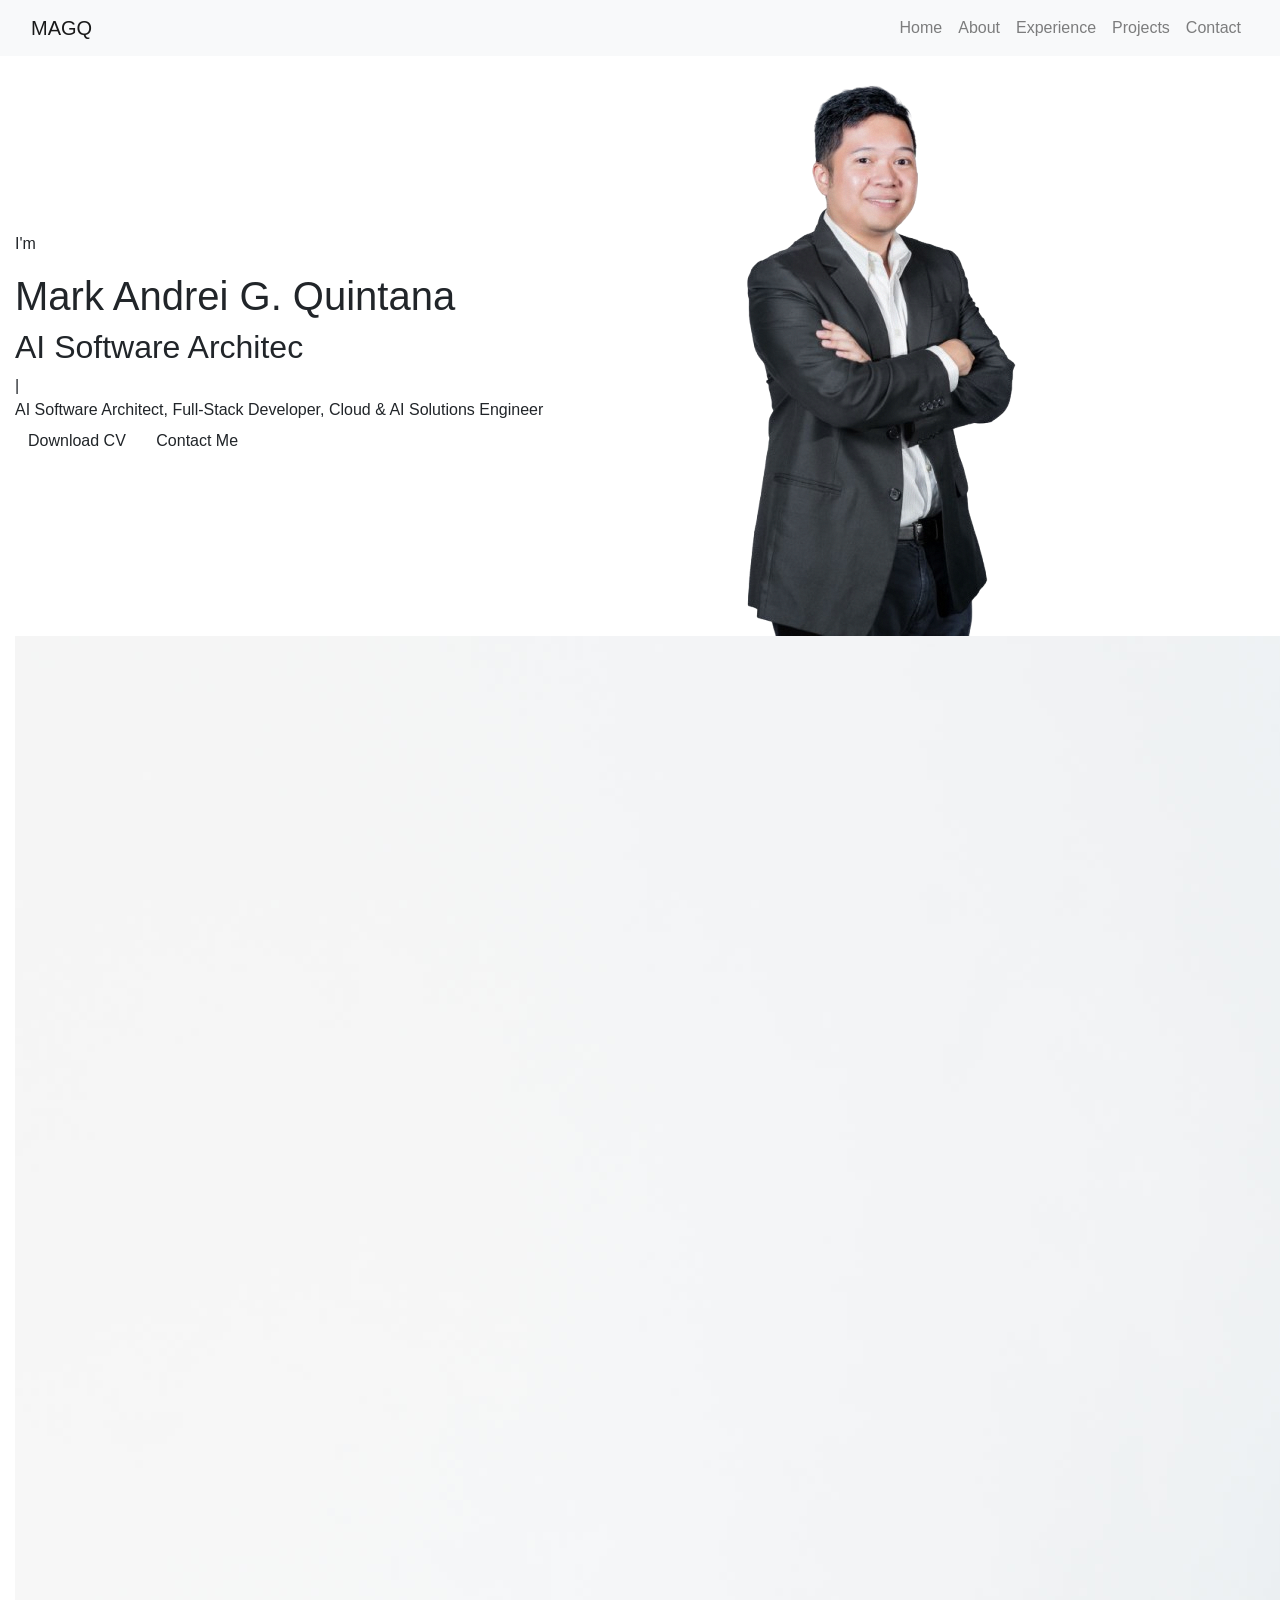
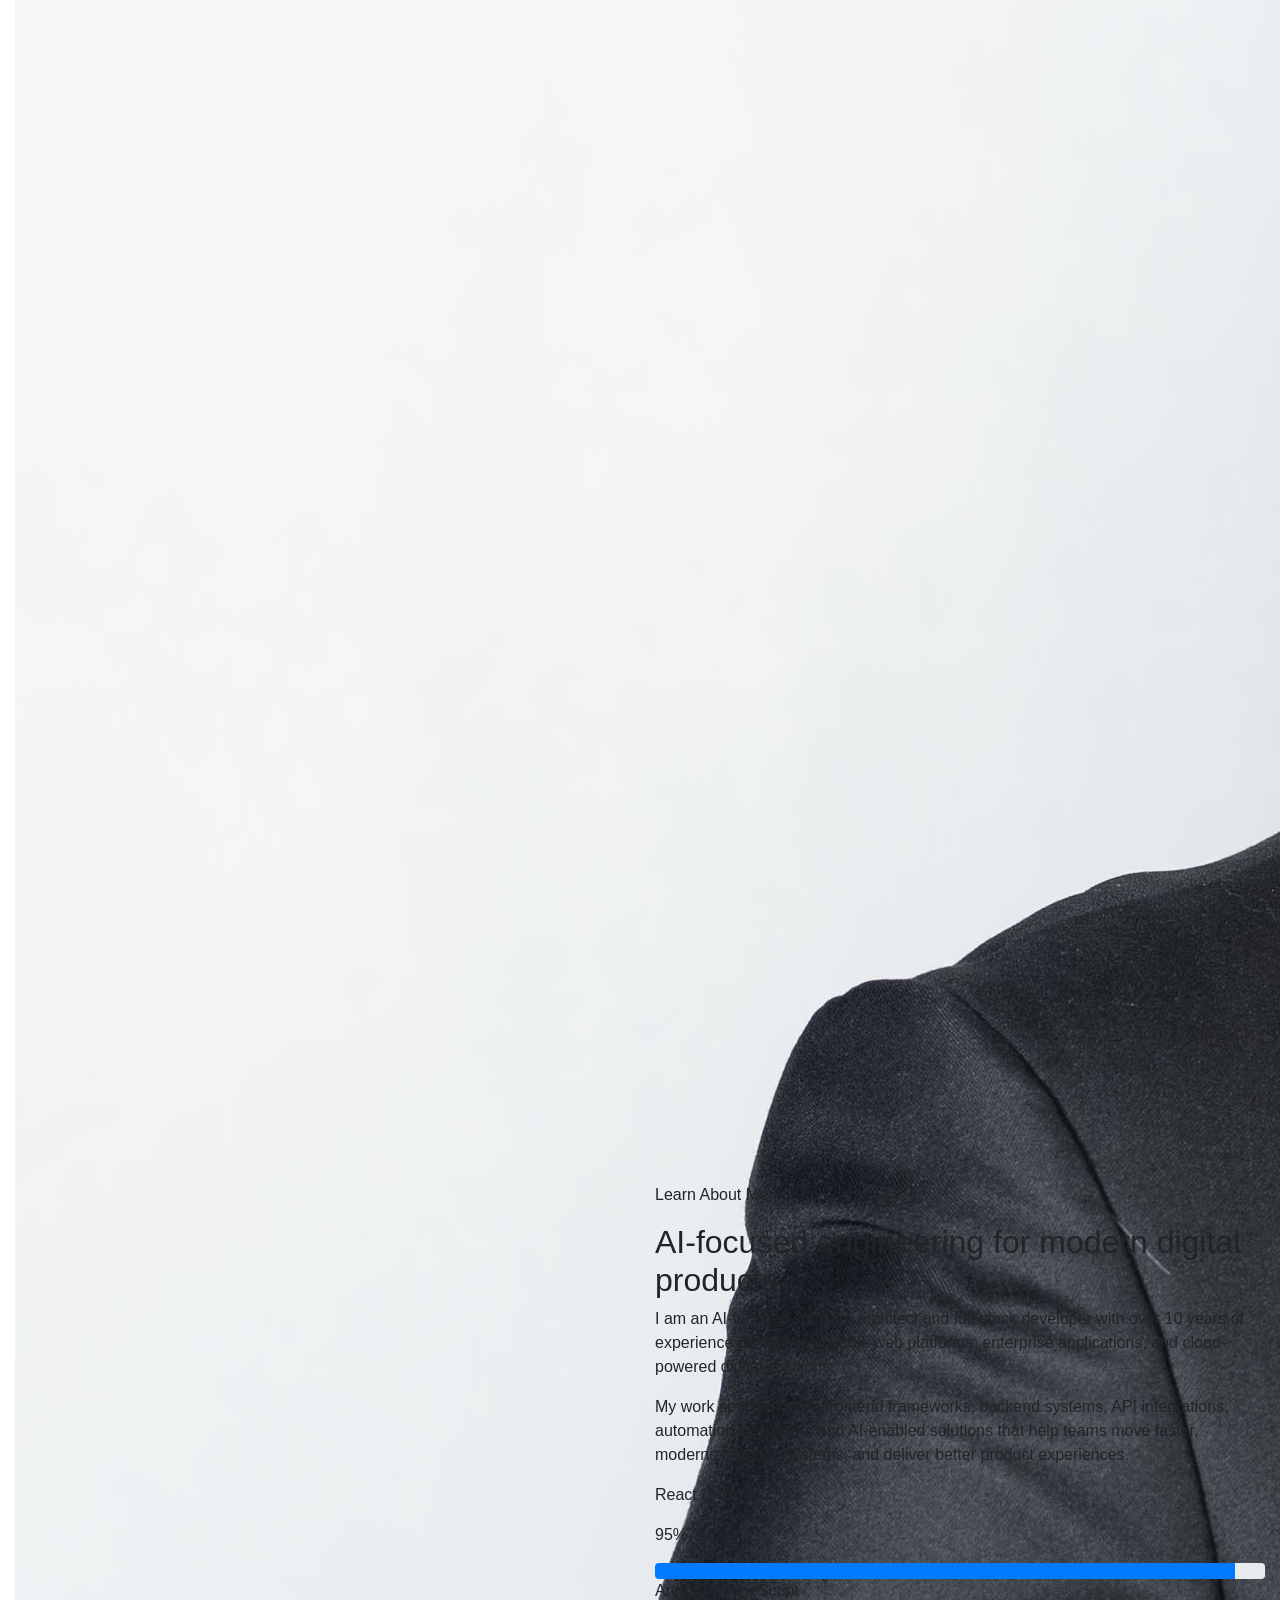
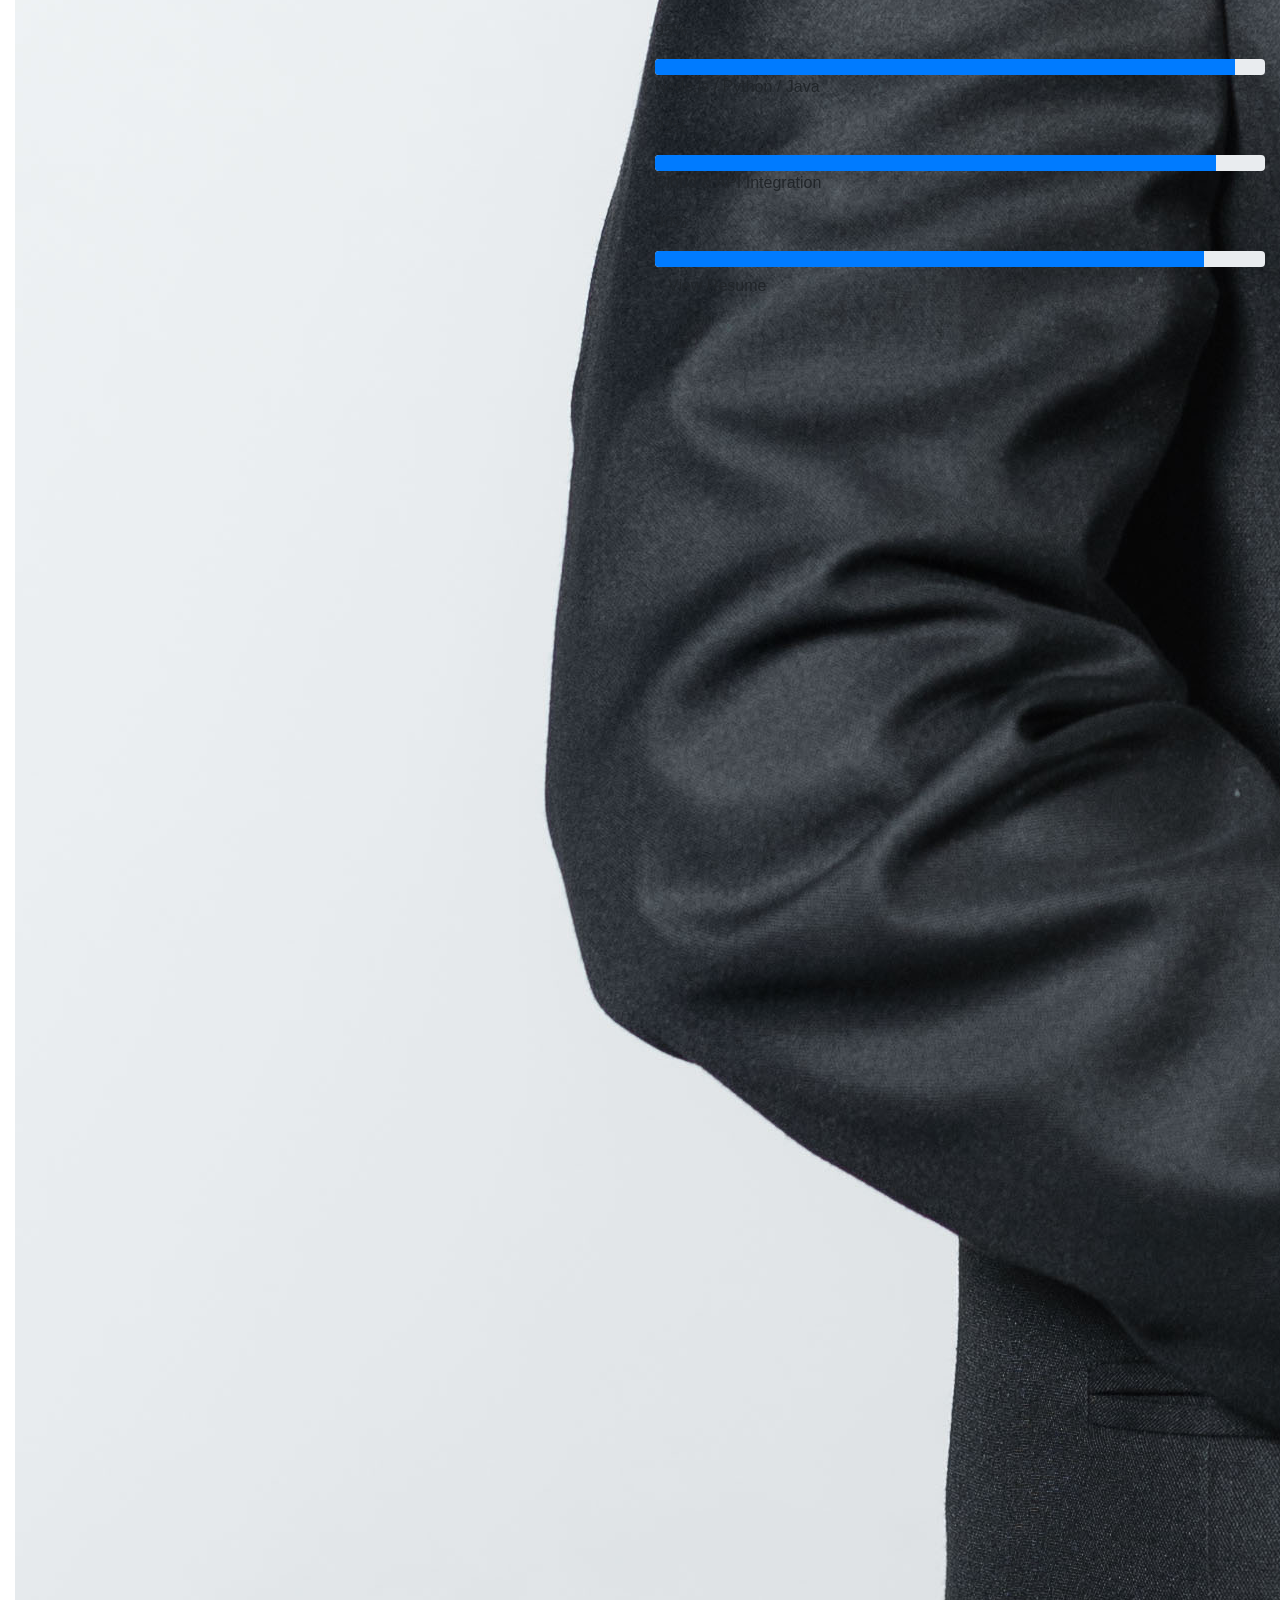
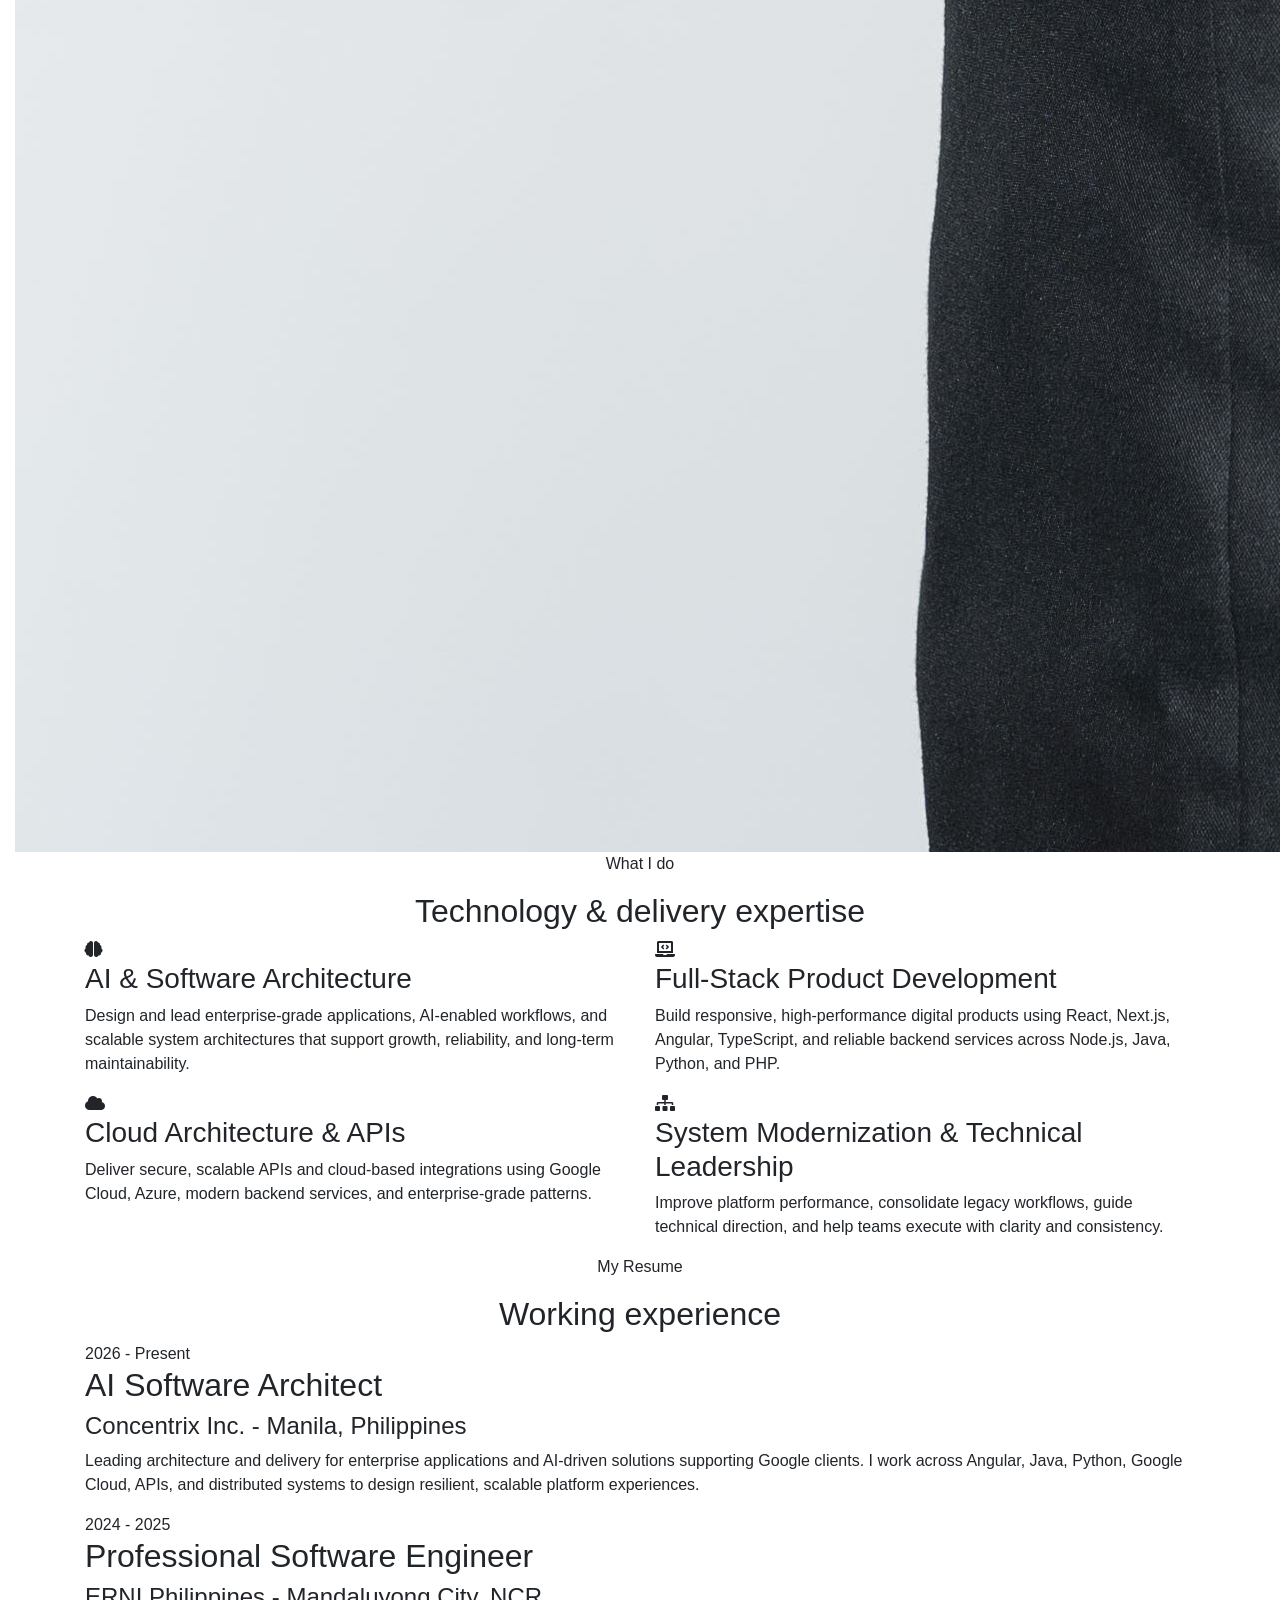
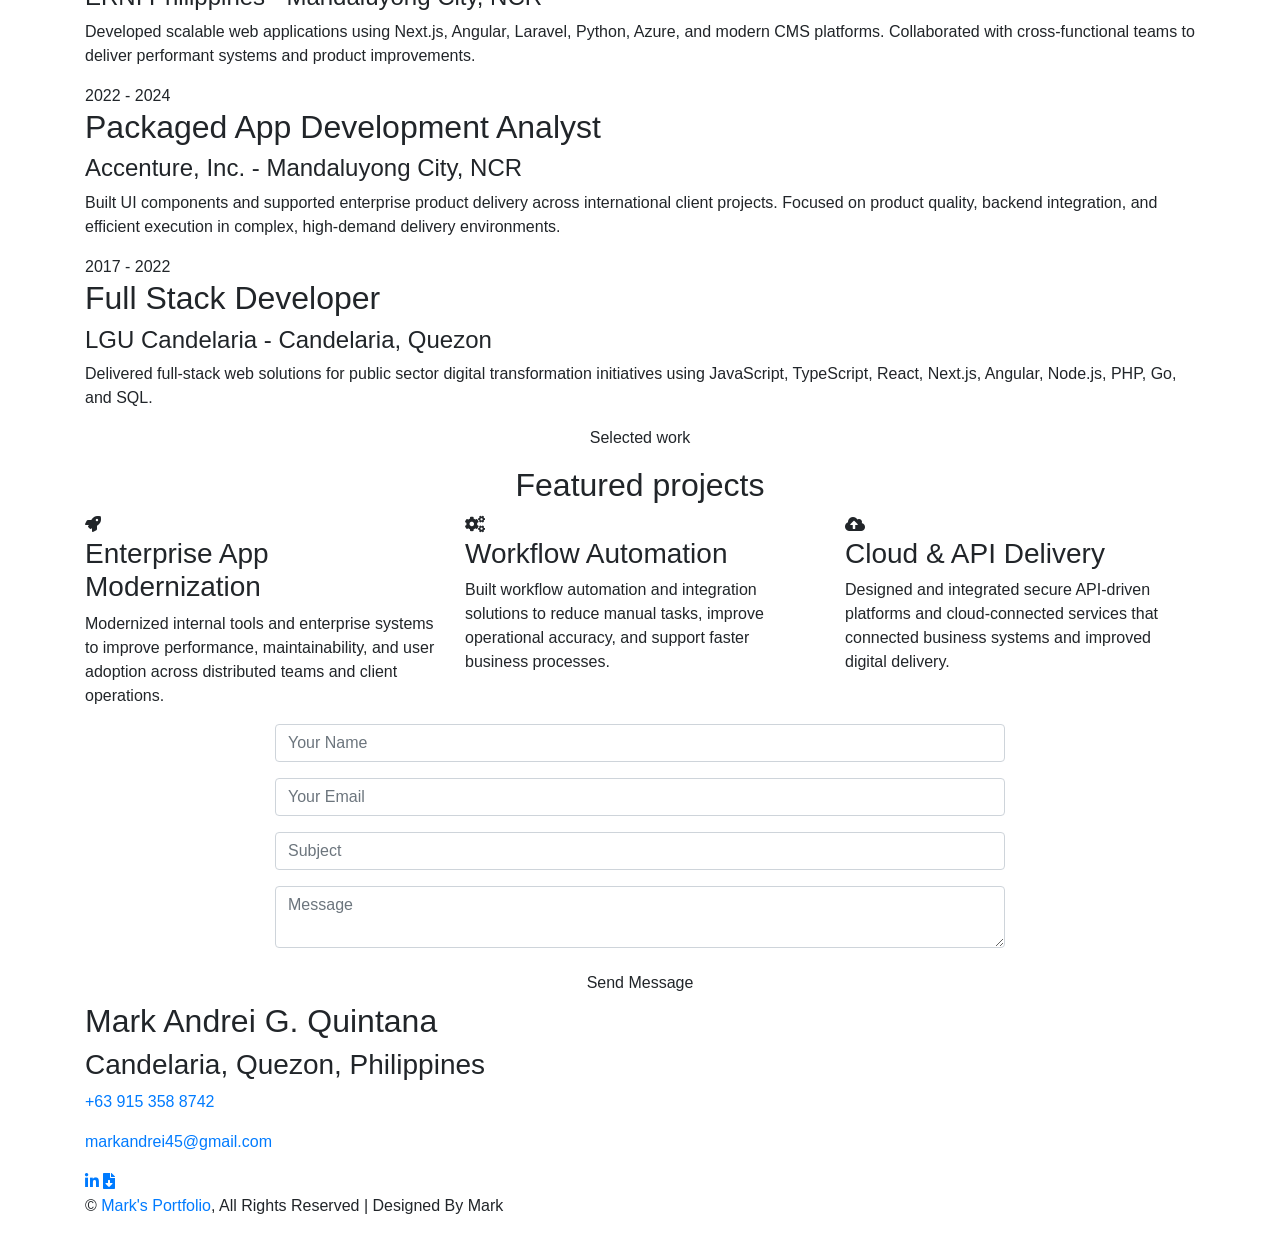
==== commit 5f413647: "Update portfolio CV links to use the corrected filename on the redesign branch" ====
--- a/index.html
+++ b/index.html
@@ -79,7 +79,7 @@
               <div class="hero-btn">
                 <a
                   class="btn"
-                  href="Mark_Andrei_G_Quinata_CV.pdf"
+                  href="Mark_Andrei_G_Quintana_CV.pdf"
                   target="_blank"
                   rel="noopener noreferrer"
                   >Download CV</a
@@ -113,10 +113,10 @@
               </div>
               <div class="about-text">
                 <p>
-                  I am an AI-focused software architect and full-stack developer with over 10 years of experience designing scalable web platforms, enterprise applications, and cloud-powered digital products.
-                </p>
-                <p>
-                  My work spans modern frontend frameworks, backend systems, API integrations, automation workflows, and AI-enabled solutions that help teams move faster, modernize legacy systems, and deliver better customer experiences.
+                  I am an AI-focused software architect and full-stack developer with over 10 years of experience designing scalable web platforms, enterprise applications, and cloud-powered digital solutions.
+                </p>
+                <p>
+                  My work spans modern frontend frameworks, backend systems, API integrations, automation workflows, and AI-enabled solutions that help teams move faster, modernize legacy systems, and deliver better product experiences.
                 </p>
               </div>
               <div class="skills">
@@ -176,7 +176,7 @@
                   ></div>
                 </div>
               </div>
-              <a class="btn" href="Mark_Andrei_G_Quinata_CV.pdf" target="_blank" rel="noopener noreferrer">View Resume</a>
+              <a class="btn" href="Mark_Andrei_G_Quintana_CV.pdf" target="_blank" rel="noopener noreferrer">View Resume</a>
             </div>
           </div>
         </div>
@@ -268,7 +268,7 @@
               <h2>AI Software Architect</h2>
               <h4>Concentrix Inc. - Manila, Philippines</h4>
               <p>
-                Leading architecture and delivery for enterprise applications and AI-driven solutions supporting Google clients. I work across Angular, Java, Python, Google Cloud, APIs, and distributed systems to design secure, scalable digital products.
+                Leading architecture and delivery for enterprise applications and AI-driven solutions supporting Google clients. I work across Angular, Java, Python, Google Cloud, APIs, and distributed systems to design resilient, scalable platform experiences.
               </p>
             </div>
           </div>
@@ -279,7 +279,7 @@
               <h2>Professional Software Engineer</h2>
               <h4>ERNI Philippines - Mandaluyong City, NCR</h4>
               <p>
-                Developed scalable web applications using Next.js, Angular, Laravel, Python, Azure, and modern CMS platforms. Collaborated with cross-functional teams to deliver performant systems and polished user experience.
+                Developed scalable web applications using Next.js, Angular, Laravel, Python, Azure, and modern CMS platforms. Collaborated with cross-functional teams to deliver performant systems and product improvements.
               </p>
             </div>
           </div>
@@ -293,7 +293,7 @@
               <h2>Packaged App Development Analyst</h2>
               <h4>Accenture, Inc. - Mandaluyong City, NCR</h4>
               <p>
-                Built UI components and supported enterprise product delivery across international client projects. Focused on product quality, backend integration, and efficient execution in complex environments.
+                Built UI components and supported enterprise product delivery across international client projects. Focused on product quality, backend integration, and efficient execution in complex, high-demand delivery environments.
               </p>
             </div>
           </div>
@@ -452,7 +452,7 @@
                 ><i class="fab fa-linkedin-in"></i
               ></a>
               <a
-                href="Mark_Andrei_G_Quinata_CV.pdf"
+                href="Mark_Andrei_G_Quintana_CV.pdf"
                 target="_blank"
                 rel="noopener noreferrer"
                 aria-label="Download resume"
--- a/css/style.css
+++ b/css/style.css
@@ -1,539 +1,28 @@
-
-/*******************************/
-/******** Second Pass CSS ******/
-/*******************************/
-html {
-  background: #f4f7fb;
-}
-
-body {
-  background: #f4f7fb;
-  color: #334155;
-  font-family: "Montserrat", sans-serif;
-}
-
-p,
-li,
-span,
-small,
-label {
-  color: inherit;
-}
-
-h1,
-h2,
-h3,
-h4,
-h5,
-h6 {
-  color: #0f172a;
-}
-
-.section-header p {
-  color: #d92b4d;
-  font-weight: 700;
-  letter-spacing: 0.18rem;
-  text-transform: uppercase;
-}
-
-.section-header h2 {
-  font-size: clamp(2.1rem, 4vw, 3rem);
-  line-height: 1.2;
-  margin-top: 10px;
-}
-
-.hero {
-  position: relative;
-  background: linear-gradient(135deg, #0f172a 0%, #111827 35%, #1e293b 100%);
-  min-height: 90vh;
-  overflow: hidden;
-}
-
-.hero::before {
-  content: "";
-  position: absolute;
-  inset: 0;
-  background: radial-gradient(circle at top left, rgba(147, 197, 253, 0.25), transparent 30%),
-    radial-gradient(circle at bottom right, rgba(217, 43, 77, 0.18), transparent 25%);
-  z-index: 0;
-}
-
-.hero .container-fluid,
-.hero .container,
-.about,
-.service,
-.experience,
-.contact,
-.footer {
-  position: relative;
-  z-index: 1;
-}
-
-.hero .hero-text p {
-  color: #c7d2fe;
-  font-size: 1rem;
-  font-weight: 700;
-  letter-spacing: 0.2rem;
-  text-transform: uppercase;
-}
-
-.hero .hero-text h1 {
-  color: #ffffff;
-  font-size: clamp(2.6rem, 5vw, 5.2rem);
-  line-height: 1.08;
-  margin-bottom: 18px;
-}
-
-.hero .hero-text h2 {
-  color: #dbeafe;
-  font-size: clamp(1.2rem, 2.5vw, 2rem);
-  margin-bottom: 18px;
-}
-
-.hero .typed-text {
-  color: rgba(255, 255, 255, 0.84);
-  font-size: 1.1rem;
-  letter-spacing: 0.02rem;
-  max-width: 40rem;
-  line-height: 1.7;
-}
-
-.hero .hero-image {
-  display: flex;
-  justify-content: center;
-  align-items: center;
-  min-height: 100%;
-  padding: 0 24px;
-}
-
-.hero .hero-image img {
-  display: block;
-  width: min(100%, 420px);
-  max-width: 420px;
-  height: auto;
-  object-fit: cover;
-  margin-left: auto;
-  border-radius: 28px;
-  box-shadow: 0 28px 45px rgba(15, 23, 42, 0.35);
-  border: 1px solid rgba(255, 255, 255, 0.15);
-}
-
-.hero .hero-btn {
-  margin-top: 42px;
-  display: flex;
-  flex-wrap: wrap;
-  gap: 16px;
-}
-
-.hero .btn,
-.btn {
-  padding: 14px 26px;
-  border-radius: 999px;
-  background: linear-gradient(135deg, #d92b4d 0%, #b91c3c 100%);
-  border: 2px solid transparent;
-  box-shadow: 0 12px 24px rgba(217, 43, 77, 0.25);
-  font-weight: 700;
-  letter-spacing: 0.08rem;
-  text-transform: uppercase;
-  color: #ffffff;
-}
-
-.hero .btn:hover,
-.btn:hover {
-  color: #ffffff;
-  background: transparent;
-  border-color: rgba(255, 255, 255, 0.85);
-  box-shadow: none;
-}
-
-.navbar {
-  background: rgba(15, 23, 42, 0.9) !important;
-  backdrop-filter: blur(8px);
-}
-
-.navbar-light .navbar-nav .nav-link {
-  color: rgba(255, 255, 255, 0.82);
-  font-weight: 600;
-}
-
-.navbar-light .navbar-nav .nav-link:hover,
-.navbar-light .navbar-nav .nav-link.active {
-  color: #ffffff;
-}
-
-.navbar .navbar-brand {
-  font-size: 2rem;
-  letter-spacing: 0.22rem;
-  color: #ffffff;
-  font-weight: 800;
-  text-shadow: 0 2px 8px rgba(0, 0, 0, 0.35);
-}
-
-.navbar.nav-sticky {
-  box-shadow: 0 10px 25px rgba(15, 23, 42, 0.12);
-}
-
-.navbar.nav-sticky .navbar-brand {
-  color: #d92b4d;
-  text-shadow: none;
-}
-
-.navbar.nav-sticky .navbar-nav .nav-link {
-  color: #0f172a;
-}
-
-.navbar.nav-sticky .navbar-nav .nav-link:hover,
-.navbar.nav-sticky .navbar-nav .nav-link.active {
-  color: #d92b4d;
-}
-
-.about,
-.service,
-.experience,
-.contact,
-.footer {
-  position: relative;
-  z-index: 1;
-}
-
-.about,
-.service,
-.experience,
-.contact {
-  padding-top: 90px;
-  padding-bottom: 90px;
-}
-
-.about {
-  background: linear-gradient(180deg, #ffffff 0%, #f8fafc 100%);
-}
-
-.about .about-img {
-  position: relative;
-  display: flex;
-  align-items: center;
-  justify-content: center;
-  overflow: hidden;
-}
-
-.about .about-img img {
-  display: block;
-  width: 100%;
-  max-width: 100%;
-  height: auto;
-  border-radius: 28px;
-  box-shadow: 0 18px 35px rgba(15, 23, 42, 0.13);
-}
-
-.about-content {
-  padding-left: 10px;
-}
-
-.about-text p {
-  color: #475569;
-  font-size: 1.02rem;
-  line-height: 1.9;
-  margin-bottom: 18px;
-}
-
-.skills {
-  margin-top: 30px;
-  margin-bottom: 30px;
-}
-
-.skill-name {
-  display: flex;
-  justify-content: space-between;
-  align-items: center;
-  margin-bottom: 8px;
-}
-
-.skill-name p {
-  font-size: 0.95rem;
-  font-weight: 600;
-  color: #334155;
-  margin-bottom: 0;
-}
-
-.progress {
-  height: 10px;
-  overflow: hidden;
-  background-color: #e2e8f0;
-  border-radius: 999px;
-  margin-bottom: 18px;
-}
-
-.progress-bar {
-  background: linear-gradient(135deg, #d92b4d 0%, #1d4ed8 100%);
-  border-radius: 999px;
-}
-
-.service-item {
-  background: #ffffff;
-  border: 1px solid rgba(148, 163, 184, 0.2);
-  border-radius: 22px;
-  padding: 32px 24px;
-  box-shadow: 0 18px 35px rgba(15, 23, 42, 0.06);
-  height: 100%;
-  transition: transform 0.3s ease, box-shadow 0.3s ease;
-}
-
-.service-item:hover {
-  transform: translateY(-8px);
-  box-shadow: 0 22px 38px rgba(15, 23, 42, 0.12);
-}
-
-.service-icon {
-  display: inline-flex;
-  align-items: center;
-  justify-content: center;
-  width: 68px;
-  height: 68px;
-  border-radius: 18px;
-  background: linear-gradient(135deg, #d92b4d 0%, #1d4ed8 100%);
-  color: #ffffff;
-  font-size: 1.8rem;
-  margin-bottom: 22px;
-}
-
-.service-text h3 {
-  font-size: 1.45rem;
-  margin-bottom: 14px;
-}
-
-.service-text p {
-  color: #475569;
-  line-height: 1.8;
-  margin-bottom: 0;
-}
-
-.timeline {
-  position: relative;
-  padding-top: 10px;
-}
-
-.timeline::before {
-  content: "";
-  position: absolute;
-  left: 50%;
-  top: 0;
-  bottom: 0;
-  width: 2px;
-  background: rgba(148, 163, 184, 0.5);
-  transform: translateX(-50%);
-}
-
-.timeline-item {
-  position: relative;
-  width: 50%;
-  padding: 0 30px 30px 30px;
-}
-
-.timeline-item:nth-child(odd) {
-  left: 0;
-}
-
-.timeline-item:nth-child(even) {
-  left: 50%;
-}
-
-.timeline-item::before {
-  content: "";
-  position: absolute;
-  top: 18px;
-  width: 18px;
-  height: 18px;
-  border-radius: 50%;
-  background: linear-gradient(135deg, #d92b4d 0%, #1d4ed8 100%);
-  border: 5px solid #f8fafc;
-  box-shadow: 0 0 0 2px rgba(148, 163, 184, 0.3);
-}
-
-.timeline-item:nth-child(odd)::before {
-  right: -9px;
-}
-
-.timeline-item:nth-child(even)::before {
-  left: -9px;
-}
-
-.timeline-text {
-  background: #ffffff;
-  border: 1px solid rgba(148, 163, 184, 0.2);
-  border-radius: 20px;
-  box-shadow: 0 18px 30px rgba(15, 23, 42, 0.07);
-  padding: 26px 24px;
-}
-
-.timeline-date {
-  display: inline-block;
-  background: rgba(217, 43, 77, 0.08);
-  color: #d92b4d;
-  font-weight: 700;
-  font-size: 0.8rem;
-  letter-spacing: 0.08rem;
-  text-transform: uppercase;
-  padding: 8px 12px;
-  border-radius: 999px;
-  margin-bottom: 14px;
-}
-
-.timeline-text h2 {
-  font-size: 1.6rem;
-  margin-bottom: 8px;
-}
-
-.timeline-text h4 {
-  color: #475569;
-  font-size: 1rem;
-  margin-bottom: 16px;
-}
-
-.timeline-text p {
-  color: #475569;
-  line-height: 1.8;
-  margin-bottom: 0;
-}
-
-.contact {
-  background: linear-gradient(180deg, #f8fafc 0%, #eef2ff 100%);
-}
-
-.contact-form {
-  background: rgba(255, 255, 255, 0.75);
-  border: 1px solid rgba(148, 163, 184, 0.2);
-  border-radius: 28px;
-  padding: 32px;
-  box-shadow: 0 20px 35px rgba(15, 23, 42, 0.08);
-}
-
-.control-group {
-  margin-bottom: 20px;
-}
-
-.form-control {
-  border: 1px solid rgba(148, 163, 184, 0.45);
-  border-radius: 16px;
-  background: rgba(255, 255, 255, 0.9);
-  padding: 16px 18px;
-  color: #0f172a;
-  box-shadow: none;
-}
-
-.form-control:focus {
-  border-color: rgba(29, 78, 216, 0.55);
-  box-shadow: 0 0 0 3px rgba(29, 78, 216, 0.12);
-}
-
-#success .alert {
-  border-radius: 16px;
-  border: none;
-  padding: 16px 18px;
-}
-
-.footer {
-  background: #0f172a;
-  color: rgba(255, 255, 255, 0.85);
-  padding-top: 70px;
-}
-
-.footer h2,
-.footer h3,
-.footer p,
-.footer a {
-  color: #ffffff;
-}
-
-.footer-info {
-  text-align: center;
-}
-
-.footer-menu {
-  display: flex;
-  justify-content: center;
-  gap: 18px;
-  flex-wrap: wrap;
-  margin: 12px 0;
-}
-
-.footer-menu p {
-  margin: 0;
-}
-
-.footer-social {
-  display: flex;
-  justify-content: center;
-  gap: 14px;
-  margin-top: 18px;
-}
-
-.footer-social a {
-  display: inline-flex;
-  align-items: center;
-  justify-content: center;
-  width: 44px;
-  height: 44px;
-  border-radius: 50%;
-  background: rgba(255, 255, 255, 0.07);
-  border: 1px solid rgba(255, 255, 255, 0.12);
-  transition: all 0.3s ease;
-}
-
-.footer-social a:hover {
-  background: #d92b4d;
-  border-color: #d92b4d;
-  transform: translateY(-2px);
-}
-
-.copyright {
-  border-top: 1px solid rgba(255, 255, 255, 0.1);
-  margin-top: 30px;
-  padding-top: 22px;
-  padding-bottom: 18px;
-}
 
 .back-to-top {
+  position: fixed;
+  right: 24px;
+  bottom: 24px;
+  display: none;
+  width: 52px;
+  height: 52px;
+  padding: 0;
+  margin: 0;
+  z-index: 999;
   background: linear-gradient(135deg, #d92b4d 0%, #b91c3c 100%);
   border: none;
   border-radius: 50%;
   box-shadow: 0 16px 28px rgba(217, 43, 77, 0.25);
+  color: #fff;
+  text-align: center;
+  line-height: 52px;
+}
+
+.back-to-top i {
+  font-size: 1.1rem;
+  line-height: 52px;
 }
 
 .back-to-top:hover {
   border-color: transparent;
 }
-
-@media (max-width: 991.98px) {
-  .hero {
-    min-height: auto;
-    padding-top: 120px;
-    padding-bottom: 50px;
-  }
-
-  .timeline::before,
-  .timeline-item,
-  .timeline-item:nth-child(even),
-  .timeline-item:nth-child(odd) {
-    left: 0;
-    width: 100%;
-  }
-
-  .timeline::before {
-    left: 14px;
-    transform: none;
-  }
-
-  .timeline-item {
-    padding-left: 42px;
-    padding-right: 0;
-  }
-
-  .timeline-item::before {
-    left: 4px !important;
-    right: auto !important;
-  }
-
-  .hero-image img {
-    margin: 36px auto 0;
-  }
-}
